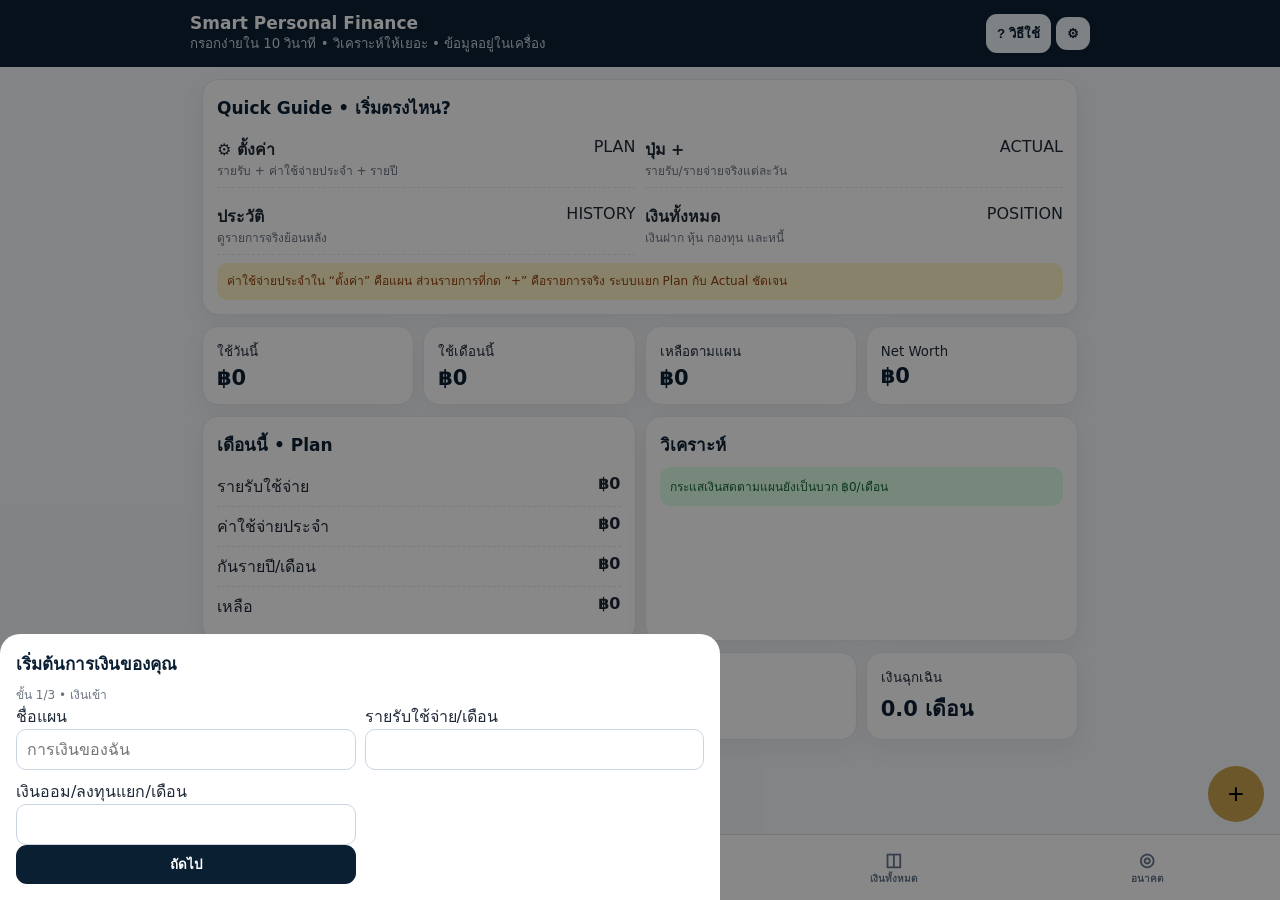
==== index.html @ 97b44c2b "Add Smart Personal Finance app" ====
<!doctype html><html lang="th"><head><meta charset="utf-8"><meta name="viewport" content="width=device-width,initial-scale=1,viewport-fit=cover"><meta name="theme-color" content="#0b1f33"><meta name="apple-mobile-web-app-capable" content="yes"><meta name="apple-mobile-web-app-title" content="My Finance"><link rel="manifest" href="manifest.webmanifest"><title>Smart Personal Finance</title><style>:root{--n:#0b1f33;--g:#c8a24d;--bg:#f3f6f9;--r:#b91c1c;--gr:#15803d;--m:#6b7280}*{box-sizing:border-box}body{margin:0;background:var(--bg);font-family:system-ui,-apple-system,"Segoe UI",Tahoma,sans-serif;color:#1f2937;padding-bottom:76px}header{position:sticky;top:0;z-index:20;background:var(--n);color:#fff;padding:13px}.top{max-width:900px;margin:auto;display:flex;justify-content:space-between;align-items:center;gap:8px}.top b{font-size:17px}.top small{display:block;color:#cbd5e1}.btn{border:0;border-radius:11px;padding:9px 11px;font-weight:800}.navy{background:var(--n);color:#fff}.gold{background:var(--g);color:#111827}.ghost{background:#eef3f7;color:var(--n)}.danger{background:#fee2e2;color:var(--r)}main{max-width:900px;margin:auto;padding:12px}.page{display:none}.page.on{display:block}.card{background:#fff;border:1px solid #e5e7eb;border-radius:16px;padding:14px;margin-bottom:11px;box-shadow:0 8px 24px rgba(11,31,51,.06)}h2,h3{margin:0 0 9px;color:var(--n)}h2{font-size:17px}h3{font-size:15px}.sub{font-size:12px;color:var(--m);line-height:1.5}.grid{display:grid;gap:9px}.g2{grid-template-columns:1fr 1fr}.g4{grid-template-columns:repeat(4,1fr)}.kpi b{display:block;font-size:21px;color:var(--n);margin-top:4px}.row{display:flex;justify-content:space-between;gap:8px;padding:7px 0;border-bottom:1px dashed #e5e7eb}.row:last-child{border:0}input,select{width:100%;padding:10px;border:1px solid #cbd5e1;border-radius:10px;background:#fff;font:inherit}.money{text-align:right}.item{border:1px solid #e5e7eb;border-radius:12px;padding:10px;margin-top:8px}.itemtop{display:flex;justify-content:space-between;align-items:center;gap:8px}.green{color:var(--gr)}.red{color:var(--r)}.warn{background:#fef3c7;color:#92400e;padding:10px;border-radius:11px;font-size:12px;line-height:1.45}.ok{background:#dcfce7;color:#166534;padding:10px;border-radius:11px;font-size:12px}.tabs{position:fixed;bottom:0;left:0;right:0;background:#fff;border-top:1px solid #ddd;display:grid;grid-template-columns:repeat(5,1fr);padding:6px;z-index:30}.tabs button{border:0;background:transparent;padding:7px 2px;font-size:10px;color:#64748b;font-weight:800}.tabs button.on{color:var(--n);background:#eef3f7;border-radius:10px}.tabs b{display:block;font-size:18px}.fab{position:fixed;right:16px;bottom:78px;width:56px;height:56px;border-radius:50%;border:0;background:var(--g);font-size:28px;z-index:35}.modal{position:fixed;inset:0;background:#0007;display:none;align-items:flex-end;z-index:100}.modal.on{display:flex}.sheet{background:#fff;width:min(720px,100%);max-height:92vh;overflow:auto;border-radius:20px 20px 0 0;padding:16px}.step{display:none}.step.on{display:block}@media(max-width:650px){.g4,.g2{grid-template-columns:1fr 1fr}.top small{display:none}}@media(max-width:420px){.g4{grid-template-columns:1fr 1fr}.g2{grid-template-columns:1fr}}</style></head><body><header><div class="top"><div><b id="title">Smart Personal Finance</b><small>กรอกง่ายใน 10 วินาที • วิเคราะห์ให้เยอะ • ข้อมูลอยู่ในเครื่อง</small></div><div><button class="btn ghost" onclick="guide(true)">? วิธีใช้</button> <button class="btn ghost" onclick="settings(true)">⚙</button></div></div></header><main><section id="dash" class="page on"><div class="card"><h2>Quick Guide • เริ่มตรงไหน?</h2><div class="grid g2"><div class="row"><span><b>⚙ ตั้งค่า</b><div class="sub">รายรับ + ค่าใช้จ่ายประจำ + รายปี</div></span><span>PLAN</span></div><div class="row"><span><b>ปุ่ม +</b><div class="sub">รายรับ/รายจ่ายจริงแต่ละวัน</div></span><span>ACTUAL</span></div><div class="row"><span><b>ประวัติ</b><div class="sub">ดูรายการจริงย้อนหลัง</div></span><span>HISTORY</span></div><div class="row"><span><b>เงินทั้งหมด</b><div class="sub">เงินฝาก หุ้น กองทุน และหนี้</div></span><span>POSITION</span></div></div><div class="warn" style="margin-top:8px">ค่าใช้จ่ายประจำใน “ตั้งค่า” คือแผน ส่วนรายการที่กด “+” คือรายการจริง ระบบแยก Plan กับ Actual ชัดเจน</div></div><div class="grid g4"><div class="card kpi"><small>ใช้วันนี้</small><b id="dToday">฿0</b></div><div class="card kpi"><small>ใช้เดือนนี้</small><b id="dMonth">฿0</b></div><div class="card kpi"><small>เหลือตามแผน</small><b id="dRemain">฿0</b></div><div class="card kpi"><small>Net Worth</small><b id="dNet">฿0</b></div></div><div class="grid g2"><div class="card"><h2>เดือนนี้ • Plan</h2><div class="row"><span>รายรับใช้จ่าย</span><b id="pIncome">฿0</b></div><div class="row"><span>ค่าใช้จ่ายประจำ</span><b id="pExpense">฿0</b></div><div class="row"><span>กันรายปี/เดือน</span><b id="pAnnual">฿0</b></div><div class="row"><span>เหลือ</span><b id="pRemain">฿0</b></div></div><div class="card"><h2>วิเคราะห์</h2><div id="advice"></div></div></div><div class="grid g4"><div class="card kpi"><small>เงินพร้อมใช้</small><b id="aLiquid">฿0</b></div><div class="card kpi"><small>เงินลงทุน</small><b id="aInvest">฿0</b></div><div class="card kpi"><small>หนี้ทั้งหมด</small><b id="aDebt">฿0</b></div><div class="card kpi"><small>เงินฉุกเฉิน</small><b id="aEmer">0 เดือน</b></div></div></section><section id="quick" class="page"><div class="card"><h2>บันทึกรายการจริง</h2><div class="grid g2"><button id="eBtn" class="btn danger" onclick="qtype='expense';paintType()">− ค่าใช้จ่าย</button><button id="iBtn" class="btn ghost" onclick="qtype='income';paintType()">+ รายรับ</button></div><div style="margin-top:9px"><input id="qAmt" class="money" inputmode="decimal" placeholder="0" oninput="moneyTyping(this);dupCheck()"></div><div class="grid g2" style="margin-top:9px"><label>หมวด<select id="qCat" onchange="dupCheck()"></select></label><label>วันที่ dd/mm/yyyy<input id="qDate" inputmode="numeric" maxlength="10" oninput="dateTyping(this);dupCheck()"></label></div><label>หมายเหตุ<input id="qNote" placeholder="เช่น กาแฟ / เติมน้ำมัน" oninput="dupCheck()"></label><div id="dup" class="warn" style="display:none;margin-top:8px"></div><button class="btn navy" style="width:100%;margin-top:10px" onclick="saveTx()">บันทึก</button></div><div class="card"><div class="itemtop"><h2>รายการล่าสุด</h2><button class="btn ghost" onclick="go('hist')">ดูทั้งหมด</button></div><div id="recent"></div></div></section><section id="hist" class="page"><div class="card"><h2>ประวัติรายการทั้งหมด</h2><div class="grid g2"><label>เดือน<input id="hMonth" type="month" onchange="renderHistory()"></label><label>ประเภท<select id="hType" onchange="renderHistory()"><option value="all">ทั้งหมด</option><option value="expense">ค่าใช้จ่าย</option><option value="income">รายรับ</option></select></label></div><label>ค้นหา<input id="hSearch" placeholder="ค้นหาหมวด/หมายเหตุ" oninput="renderHistory()"></label><div class="grid g2"><div class="row"><span>รายรับ</span><b id="hInc">฿0</b></div><div class="row"><span>ค่าใช้จ่าย</span><b id="hExp">฿0</b></div></div><div id="history"></div></div></section><section id="position" class="page"><div class="grid g2"><div class="card"><div class="itemtop"><h2>เงินและทรัพย์สิน</h2><button class="btn gold" onclick="addAsset()">+ เพิ่ม</button></div><div id="assets"></div></div><div class="card"><div class="itemtop"><h2>หนี้ทั้งหมด</h2><button class="btn gold" onclick="addDebt()">+ เพิ่ม</button></div><div id="debts"></div></div></div></section><section id="future" class="page"><div class="card"><h2>ภาพอนาคต</h2><div class="row"><span>เงินออม/ลงทุนแยกต่อเดือน</span><b id="fSave">฿0</b></div><div class="row"><span>อัตราออมจากเงินไหลเข้ารวม</span><b id="fSaveRate">0%</b></div><div class="row"><span>ภาระผ่อนต่อรายรับ</span><b id="fDebtRate">0%</b></div><div class="row"><span>เงินสำรองฉุกเฉิน</span><b id="fEmer">0 เดือน</b></div></div></section></main><button class="fab" onclick="go('quick')">+</button><nav class="tabs"><button data-p="dash" class="on" onclick="go('dash')"><b>⌂</b>ภาพรวม</button><button data-p="quick" onclick="go('quick')"><b>＋</b>บันทึก</button><button data-p="hist" onclick="go('hist')"><b>≡</b>ประวัติ</button><button data-p="position" onclick="go('position')"><b>◫</b>เงินทั้งหมด</button><button data-p="future" onclick="go('future')"><b>◎</b>อนาคต</button></nav><div id="guide" class="modal" onclick="if(event.target===this)guide(false)"><div class="sheet"><div class="itemtop"><h2>Quick Guide</h2><button class="btn ghost" onclick="guide(false)">ปิด</button></div><div class="card"><h3>1. PLAN</h3><div class="sub">⚙ ตั้งค่า → ใส่รายรับ เงินออม ค่าใช้จ่ายประจำ และค่าใช้จ่ายรายปี</div></div><div class="card"><h3>2. ACTUAL</h3><div class="sub">กด + เพื่อบันทึกรายรับ/รายจ่ายที่เกิดขึ้นจริง วันที่เป็น dd/mm/yyyy เช่น 04/09/2026</div></div><div class="card"><h3>3. HISTORY</h3><div class="sub">ดูแท็บประวัติ กรองรายเดือน และตรวจว่าบันทึกซ้ำหรือไม่</div></div><div class="card"><h3>4. POSITION</h3><div class="sub">เพิ่มเงินสด เงินฝาก หุ้น กองทุน สลาก เงินเกษียณ ทอง อสังหาริมทรัพย์ และหนี้</div></div><div class="card"><h3>5. BACKUP</h3><div class="sub">ข้อมูลอยู่ใน Browser เครื่องนี้ ควร Backup JSON เป็นระยะ โดยเฉพาะบน iPhone</div></div></div></div><div id="settings" class="modal" onclick="if(event.target===this)settings(false)"><div class="sheet"><div class="itemtop"><h2>ตั้งค่าการเงิน</h2><button class="btn ghost" onclick="settings(false)">ปิด</button></div><div class="grid g2"><label>ชื่อแผน<input id="sName"></label><label>รายรับใช้จ่าย/เดือน<input id="sIncome" class="money" inputmode="decimal" oninput="moneyTyping(this)"></label><label>เงินออม/ลงทุนแยก/เดือน<input id="sSaving" class="money" inputmode="decimal" oninput="moneyTyping(this)"></label><label>เป้าหมายเงินฉุกเฉิน (เดือน)<input id="sEmerTarget" type="number" min="1" max="24"></label></div><div class="card"><div class="itemtop"><h3>ค่าใช้จ่ายประจำ / งบต่อเดือน</h3><button class="btn gold" onclick="addPlan()">+ เพิ่ม</button></div><div id="plans"></div></div><div class="card"><div class="itemtop"><h3>ค่าใช้จ่ายรายปี</h3><button class="btn gold" onclick="addAnnual()">+ เพิ่ม</button></div><div id="annuals"></div></div><div class="grid g2"><button class="btn navy" onclick="backup()">สำรอง JSON</button><button class="btn ghost" onclick="document.getElementById('restore').click()">นำเข้า JSON</button></div><input id="restore" type="file" accept="application/json,.json" style="display:none" onchange="restoreFile(event)"><button class="btn navy" style="width:100%;margin-top:10px" onclick="saveSettings()">บันทึก</button></div></div><div id="setup" class="modal"><div class="sheet"><h2>เริ่มต้นการเงินของคุณ</h2><div id="st1" class="step on"><div class="sub">ขั้น 1/3 • เงินเข้า</div><div class="grid g2"><label>ชื่อแผน<input id="oName" placeholder="การเงินของฉัน"></label><label>รายรับใช้จ่าย/เดือน<input id="oIncome" class="money" inputmode="decimal" oninput="moneyTyping(this)"></label><label>เงินออม/ลงทุนแยก/เดือน<input id="oSaving" class="money" inputmode="decimal" oninput="moneyTyping(this)"></label></div></div><div id="st2" class="step"><div class="sub">ขั้น 2/3 • แผนรายจ่าย</div><div class="grid g2"><label>ค่าใช้จ่ายประจำรวม/เดือน<input id="oExpense" class="money" inputmode="decimal" oninput="moneyTyping(this)"></label><label>ค่าใช้จ่ายรายปีรวม<input id="oAnnual" class="money" inputmode="decimal" oninput="moneyTyping(this)"></label></div></div><div id="st3" class="step"><div class="sub">ขั้น 3/3 • ฐานเงิน</div><div class="grid g2"><label>เงินสด/เงินฝากพร้อมใช้<input id="oCash" class="money" inputmode="decimal" oninput="moneyTyping(this)"></label><label>เงินลงทุนรวม<input id="oInvest" class="money" inputmode="decimal" oninput="moneyTyping(this)"></label><label>เงินสำรองฉุกเฉิน<input id="oEmer" class="money" inputmode="decimal" oninput="moneyTyping(this)"></label><label>หนี้คงเหลือทั้งหมด<input id="oDebt" class="money" inputmode="decimal" oninput="moneyTyping(this)"></label></div></div><div class="grid g2"><button id="back" class="btn ghost" style="display:none" onclick="setupBack()">ย้อนกลับ</button><button id="next" class="btn navy" onclick="setupNext()">ถัดไป</button></div></div></div><script>const KEY='spfm_public_v1',cats=['อาหาร','ที่อยู่อาศัย','ครอบครัว','การเดินทาง','สื่อสาร','สุขภาพ','ประกัน','ช้อปปิ้ง','ไลฟ์สไตล์','ท่องเที่ยว','การศึกษา','ออม/ลงทุน','อื่นๆ'];let qtype='expense',step=1,S=load();function fresh(){return{profile:{name:'Smart Personal Finance',income:0,saving:0,emerTarget:6,initialized:false},plans:[],annual:[],assets:[],debts:[],tx:[]}}function load(){try{return Object.assign(fresh(),JSON.parse(localStorage.getItem(KEY)||'{}'))}catch(e){return fresh()}}function save(){localStorage.setItem(KEY,JSON.stringify(S))}function val(v){let n=Number(String(v||'').replace(/,/g,''));return Number.isFinite(n)?n:0}function fm(n){return new Intl.NumberFormat('th-TH',{style:'currency',currency:'THB',maximumFractionDigits:0}).format(n||0)}function mi(n){return (n||0).toLocaleString('en-US')}function moneyTyping(e){let s=e.value.replace(/,/g,'').replace(/[^\d.]/g,'');if(!s){e.value='';return}let p=s.split('.'),i=p.shift()||'0',d=p.join('').slice(0,2);e.value=(parseInt(i)||0).toLocaleString('en-US')+(d?'.'+d:'')}function isoToday(){let d=new Date(),z=d.getTimezoneOffset();return new Date(d-z*60000).toISOString().slice(0,10)}function thDate(iso){let m=String(iso).match(/^(\d{4})-(\d{2})-(\d{2})$/);return m?m[3]+'/'+m[2]+'/'+m[1]:iso}function parseTH(s){let m=String(s).match(/^(\d{2})\/(\d{2})\/(\d{4})$/);if(!m)return'';let d=+m[1],mo=+m[2],y=+m[3],x=new Date(y,mo-1,d);return x.getFullYear()==y&&x.getMonth()==mo-1&&x.getDate()==d?`${y}-${String(mo).padStart(2,'0')}-${String(d).padStart(2,'0')}`:''}function dateTyping(e){let s=e.value.replace(/\D/g,'').slice(0,8);e.value=s.length>4?s.slice(0,2)+'/'+s.slice(2,4)+'/'+s.slice(4):s.length>2?s.slice(0,2)+'/'+s.slice(2):s}function go(id){document.querySelectorAll('.page').forEach(x=>x.classList.remove('on'));document.getElementById(id).classList.add('on');document.querySelectorAll('.tabs button').forEach(x=>x.classList.toggle('on',x.dataset.p==id));render()}function guide(x){document.getElementById('guide').classList.toggle('on',x)}function settings(x){document.getElementById('settings').classList.toggle('on',x);if(x)renderSettings()}function sum(a,k){return a.reduce((s,x)=>s+(+x[k]||0),0)}function plan(){let ex=sum(S.plans,'amount'),an=sum(S.annual,'amount')/12,inc=+S.profile.income||0;return{inc,ex,an,remain:inc-ex-an}}function ac(){let total=sum(S.assets,'value'),liq=sum(S.assets.filter(x=>x.kind=='พร้อมใช้'),'value'),inv=sum(S.assets.filter(x=>x.kind=='ลงทุน'),'value'),em=sum(S.assets.filter(x=>x.kind=='Emergency'),'value'),debt=sum(S.debts,'balance');return{total,liq,inv,em,debt,net:total-debt}}function txMonth(){let m=isoToday().slice(0,7);return S.tx.filter(x=>x.date.slice(0,7)==m)}function exp(a){return sum(a.filter(x=>x.type=='expense'),'amount')}function render(){let p=plan(),a=ac(),today=isoToday(),tm=txMonth(),base=p.ex+p.an,emMonths=base?a.em/base:0,debtPay=sum(S.debts,'payment'),inflow=p.inc+(+S.profile.saving||0),sr=inflow?(+S.profile.saving||0)/inflow*100:0,dr=p.inc?debtPay/p.inc*100:0;title.textContent=S.profile.name||'Smart Personal Finance';dToday.textContent=fm(exp(S.tx.filter(x=>x.date==today)));dMonth.textContent=fm(exp(tm));dRemain.textContent=fm(p.remain);dNet.textContent=fm(a.net);pIncome.textContent=fm(p.inc);pExpense.textContent=fm(p.ex);pAnnual.textContent=fm(p.an);pRemain.textContent=fm(p.remain);aLiquid.textContent=fm(a.liq);aInvest.textContent=fm(a.inv);aDebt.textContent=fm(a.debt);aEmer.textContent=emMonths.toFixed(1)+' เดือน';fSave.textContent=fm(S.profile.saving);fSaveRate.textContent=sr.toFixed(1)+'%';fDebtRate.textContent=dr.toFixed(1)+'%';fEmer.textContent=emMonths.toFixed(1)+' เดือน';advice.innerHTML=p.remain<0?`<div class="warn">รายจ่ายตามแผนสูงกว่ารายรับ ${fm(-p.remain)}/เดือน</div>`:p.inc&&p.remain/p.inc<.05?`<div class="warn">เงินเหลือตามแผนน้อยกว่า 5% ของรายรับ ควรระวังภาระใหม่</div>`:`<div class="ok">กระแสเงินสดตามแผนยังเป็นบวก ${fm(p.remain)}/เดือน</div>`;renderQuick();renderHistory();renderPosition();save()}function paintType(){eBtn.className='btn '+(qtype=='expense'?'danger':'ghost');iBtn.className='btn '+(qtype=='income'?'gold':'ghost')}function renderQuick(){qCat.innerHTML=cats.map(x=>`<option>${x}</option>`).join('');if(!qDate.value)qDate.value=thDate(isoToday());let l=[...S.tx].sort((a,b)=>(b.date+b.id).localeCompare(a.date+a.id)).slice(0,8);recent.innerHTML=l.length?l.map(x=>`<div class="item"><div class="itemtop"><span><b>${x.note||x.cat}</b><div class="sub">${x.cat} • ${thDate(x.date)}</div></span><b class="${x.type=='expense'?'red':'green'}">${x.type=='expense'?'-':'+'}${fm(x.amount)}</b></div></div>`).join(''):'<div class="sub">ยังไม่มีรายการ</div>'}function dupCheck(){let amount=val(qAmt.value),date=parseTH(qDate.value)||isoToday(),note=qNote.value.trim(),d=S.tx.find(x=>x.type==qtype&&x.amount==amount&&x.cat==qCat.value&&x.date==date&&(x.note||'').trim()==note);dup.style.display=d?'block':'none';dup.textContent=d?`พบรายการเหมือนกันแล้ว ${qCat.value} ${fm(amount)} วันที่ ${thDate(date)}`:'';return d}function saveTx(){let amount=val(qAmt.value);if(!amount)return alert('กรุณาใส่จำนวนเงิน');let date=parseTH(qDate.value);if(!date)return alert('วันที่ต้องเป็น dd/mm/yyyy เช่น 04/09/2026');if(dupCheck()&&!confirm('พบรายการเหมือนกันแล้ว ต้องการบันทึกซ้ำจริงหรือไม่?'))return;S.tx.push({id:Date.now().toString(36),type:qtype,amount,cat:qCat.value,date,note:qNote.value.trim()});qAmt.value='';qNote.value='';save();go('dash')}function renderHistory(){if(!hMonth.value)hMonth.value=isoToday().slice(0,7);let q=hSearch.value.toLowerCase(),l=[...S.tx].filter(x=>(!hMonth.value||x.date.slice(0,7)==hMonth.value)&&(hType.value=='all'||x.type==hType.value)&&(!q||(x.cat+' '+(x.note||'')).toLowerCase().includes(q))).sort((a,b)=>(b.date+b.id).localeCompare(a.date+a.id));hInc.textContent=fm(sum(l.filter(x=>x.type=='income'),'amount'));hExp.textContent=fm(sum(l.filter(x=>x.type=='expense'),'amount'));history.innerHTML=l.length?l.map(x=>`<div class="item"><div class="itemtop"><span><b>${x.note||x.cat}</b><div class="sub">${x.cat} • ${thDate(x.date)} • ${x.type=='expense'?'ค่าใช้จ่าย':'รายรับ'}</div></span><span><b class="${x.type=='expense'?'red':'green'}">${x.type=='expense'?'-':'+'}${fm(x.amount)}</b><br><button class="btn danger" onclick="delTx('${x.id}')">ลบ</button></span></div></div>`).join(''):'<div class="sub">ไม่พบรายการ</div>'}function delTx(id){if(confirm('ลบรายการนี้?')){S.tx=S.tx.filter(x=>x.id!=id);render()}}function renderPosition(){assets.innerHTML=S.assets.length?S.assets.map((x,i)=>`<div class="item"><input value="${x.name}" onchange="S.assets[${i}].name=this.value;render()"><div class="grid g2"><input class="money" value="${mi(x.value)}" oninput="moneyTyping(this)" onchange="S.assets[${i}].value=val(this.value);render()"><select onchange="S.assets[${i}].kind=this.value;render()"><option ${x.kind=='พร้อมใช้'?'selected':''}>พร้อมใช้</option><option ${x.kind=='ลงทุน'?'selected':''}>ลงทุน</option><option ${x.kind=='Emergency'?'selected':''}>Emergency</option><option ${x.kind=='เกษียณ'?'selected':''}>เกษียณ</option></select></div><button class="btn danger" onclick="S.assets.splice(${i},1);render()">ลบ</button></div>`).join(''):'<div class="sub">ยังไม่มีทรัพย์สิน</div>';debts.innerHTML=S.debts.length?S.debts.map((x,i)=>`<div class="item"><input value="${x.name}" onchange="S.debts[${i}].name=this.value;render()"><div class="grid g2"><label>ยอดคงเหลือ<input class="money" value="${mi(x.balance)}" oninput="moneyTyping(this)" onchange="S.debts[${i}].balance=val(this.value);render()"></label><label>ค่างวด/เดือน<input class="money" value="${mi(x.payment)}" oninput="moneyTyping(this)" onchange="S.debts[${i}].payment=val(this.value);render()"></label></div><button class="btn danger" onclick="S.debts.splice(${i},1);render()">ลบ</button></div>`).join(''):'<div class="sub">ยังไม่มีหนี้</div>'}function addAsset(){S.assets.push({name:'บัญชี/ทรัพย์สินใหม่',value:0,kind:'พร้อมใช้'});render()}function addDebt(){S.debts.push({name:'หนี้ใหม่',balance:0,payment:0});render()}function renderSettings(){sName.value=S.profile.name;sIncome.value=mi(S.profile.income);sSaving.value=mi(S.profile.saving);sEmerTarget.value=S.profile.emerTarget||6;plans.innerHTML=S.plans.map((x,i)=>`<div class="item"><input value="${x.name}" onchange="S.plans[${i}].name=this.value"><input class="money" value="${mi(x.amount)}" oninput="moneyTyping(this)" onchange="S.plans[${i}].amount=val(this.value)"><button class="btn danger" onclick="S.plans.splice(${i},1);renderSettings()">ลบ</button></div>`).join('');annuals.innerHTML=S.annual.map((x,i)=>`<div class="item"><input value="${x.name}" onchange="S.annual[${i}].name=this.value"><input class="money" value="${mi(x.amount)}" oninput="moneyTyping(this)" onchange="S.annual[${i}].amount=val(this.value)"><div class="sub">เฉลี่ย ${fm(x.amount/12)}/เดือน</div><button class="btn danger" onclick="S.annual.splice(${i},1);renderSettings()">ลบ</button></div>`).join('')}function addPlan(){S.plans.push({name:'รายการใหม่',amount:0});renderSettings()}function addAnnual(){S.annual.push({name:'รายการรายปีใหม่',amount:0});renderSettings()}function saveSettings(){S.profile.name=sName.value||'การเงินของฉัน';S.profile.income=val(sIncome.value);S.profile.saving=val(sSaving.value);S.profile.emerTarget=+sEmerTarget.value||6;settings(false);render()}function backup(){let a=document.createElement('a');a.href=URL.createObjectURL(new Blob([JSON.stringify(S,null,2)],{type:'application/json'}));a.download='Personal_Finance_Backup_'+isoToday()+'.json';a.click()}function restoreFile(e){let f=e.target.files[0];if(!f)return;let r=new FileReader();r.onload=()=>{try{S=Object.assign(fresh(),JSON.parse(r.result));render();alert('นำเข้าข้อมูลแล้ว')}catch(x){alert('ไฟล์ไม่ถูกต้อง')}};r.readAsText(f)}function setupPaint(){[1,2,3].forEach(i=>document.getElementById('st'+i).classList.toggle('on',i==step));back.style.display=step==1?'none':'block';next.textContent=step==3?'เริ่มใช้งาน':'ถัดไป'}function setupBack(){if(step>1){step--;setupPaint()}}function setupNext(){if(step<3){step++;setupPaint();return}S=fresh();S.profile={name:oName.value||'การเงินของฉัน',income:val(oIncome.value),saving:val(oSaving.value),emerTarget:6,initialized:true};let ex=val(oExpense.value),an=val(oAnnual.value),cash=val(oCash.value),inv=val(oInvest.value),em=val(oEmer.value),debt=val(oDebt.value);if(ex)S.plans.push({name:'ค่าใช้จ่ายประจำรวม',amount:ex});if(an)S.annual.push({name:'ค่าใช้จ่ายรายปีรวม',amount:an});if(cash)S.assets.push({name:'เงินสด/เงินฝากพร้อมใช้',value:cash,kind:'พร้อมใช้'});if(inv)S.assets.push({name:'เงินลงทุนรวม',value:inv,kind:'ลงทุน'});if(em)S.assets.push({name:'เงินสำรองฉุกเฉิน',value:em,kind:'Emergency'});if(debt)S.debts.push({name:'หนี้รวม',balance:debt,payment:0});save();setup.classList.remove('on');render();guide(true)}if('serviceWorker'in navigator)window.addEventListener('load',()=>navigator.serviceWorker.register('./service-worker.js').catch(()=>{}));qDate.value=thDate(isoToday());render();if(!S.profile.initialized){setup.classList.add('on');setupPaint()}</script></body></html>
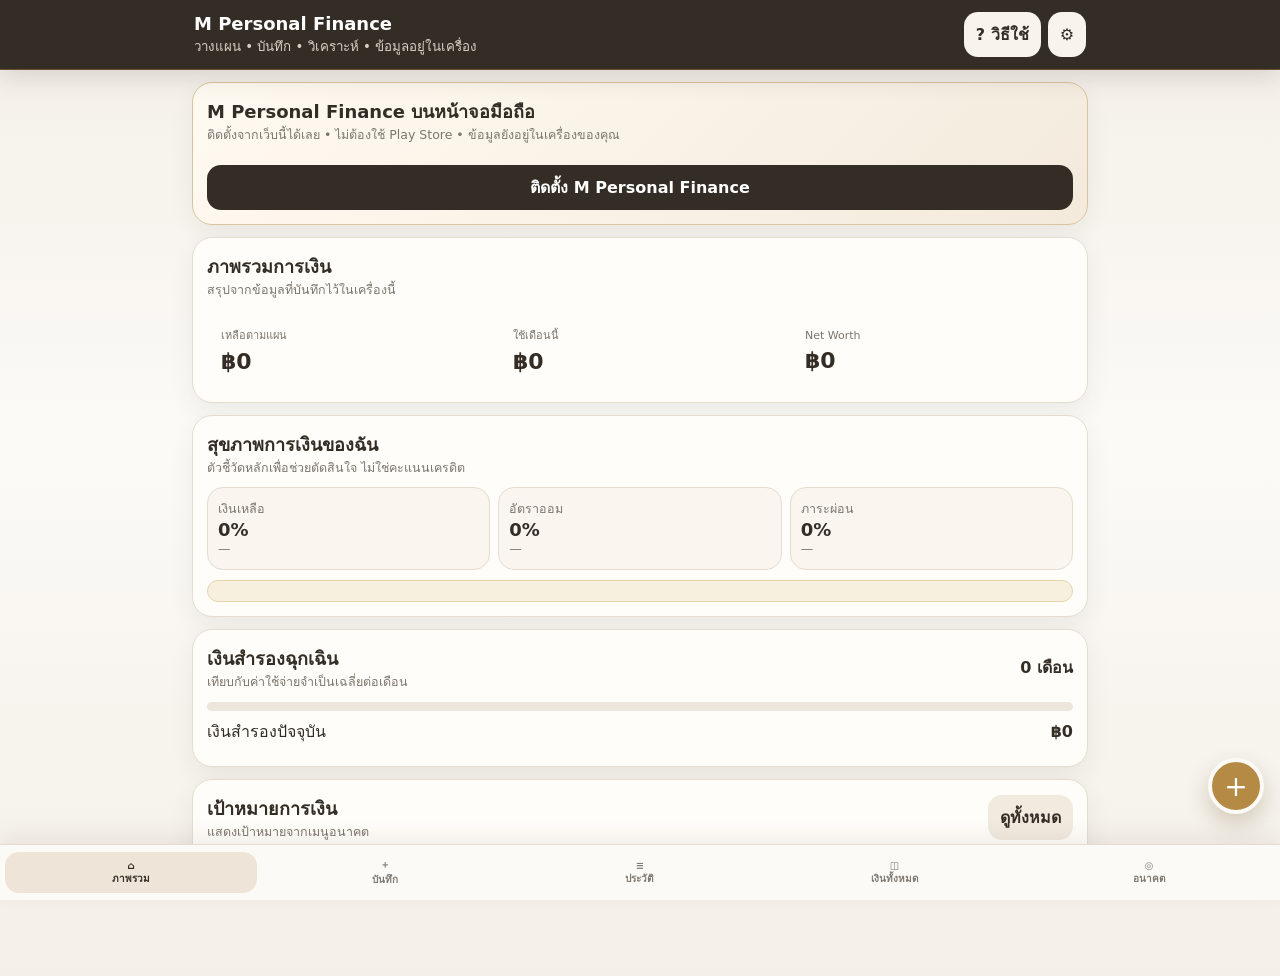
==== commit 10c73e39: "Replace legacy shell with clean current architecture" ====
--- a/index.html
+++ b/index.html
@@ -1 +1,145 @@
-<!doctype html><html lang="th"><head><meta charset="utf-8"><meta name="viewport" content="width=device-width,initial-scale=1,viewport-fit=cover"><meta name="theme-color" content="#0b1f33"><meta name="apple-mobile-web-app-capable" content="yes"><meta name="apple-mobile-web-app-title" content="My Finance"><link rel="manifest" href="manifest.webmanifest"><title>Smart Personal Finance</title><style>:root{--n:#0b1f33;--g:#c8a24d;--bg:#f3f6f9;--r:#b91c1c;--gr:#15803d;--m:#6b7280}*{box-sizing:border-box}body{margin:0;background:var(--bg);font-family:system-ui,-apple-system,"Segoe UI",Tahoma,sans-serif;color:#1f2937;padding-bottom:76px}header{position:sticky;top:0;z-index:20;background:var(--n);color:#fff;padding:13px}.top{max-width:900px;margin:auto;display:flex;justify-content:space-between;align-items:center;gap:8px}.top b{font-size:17px}.top small{display:block;color:#cbd5e1}.btn{border:0;border-radius:11px;padding:9px 11px;font-weight:800}.navy{background:var(--n);color:#fff}.gold{background:var(--g);color:#111827}.ghost{background:#eef3f7;color:var(--n)}.danger{background:#fee2e2;color:var(--r)}main{max-width:900px;margin:auto;padding:12px}.page{display:none}.page.on{display:block}.card{background:#fff;border:1px solid #e5e7eb;border-radius:16px;padding:14px;margin-bottom:11px;box-shadow:0 8px 24px rgba(11,31,51,.06)}h2,h3{margin:0 0 9px;color:var(--n)}h2{font-size:17px}h3{font-size:15px}.sub{font-size:12px;color:var(--m);line-height:1.5}.grid{display:grid;gap:9px}.g2{grid-template-columns:1fr 1fr}.g4{grid-template-columns:repeat(4,1fr)}.kpi b{display:block;font-size:21px;color:var(--n);margin-top:4px}.row{display:flex;justify-content:space-between;gap:8px;padding:7px 0;border-bottom:1px dashed #e5e7eb}.row:last-child{border:0}input,select{width:100%;padding:10px;border:1px solid #cbd5e1;border-radius:10px;background:#fff;font:inherit}.money{text-align:right}.item{border:1px solid #e5e7eb;border-radius:12px;padding:10px;margin-top:8px}.itemtop{display:flex;justify-content:space-between;align-items:center;gap:8px}.green{color:var(--gr)}.red{color:var(--r)}.warn{background:#fef3c7;color:#92400e;padding:10px;border-radius:11px;font-size:12px;line-height:1.45}.ok{background:#dcfce7;color:#166534;padding:10px;border-radius:11px;font-size:12px}.tabs{position:fixed;bottom:0;left:0;right:0;background:#fff;border-top:1px solid #ddd;display:grid;grid-template-columns:repeat(5,1fr);padding:6px;z-index:30}.tabs button{border:0;background:transparent;padding:7px 2px;font-size:10px;color:#64748b;font-weight:800}.tabs button.on{color:var(--n);background:#eef3f7;border-radius:10px}.tabs b{display:block;font-size:18px}.fab{position:fixed;right:16px;bottom:78px;width:56px;height:56px;border-radius:50%;border:0;background:var(--g);font-size:28px;z-index:35}.modal{position:fixed;inset:0;background:#0007;display:none;align-items:flex-end;z-index:100}.modal.on{display:flex}.sheet{background:#fff;width:min(720px,100%);max-height:92vh;overflow:auto;border-radius:20px 20px 0 0;padding:16px}.step{display:none}.step.on{display:block}@media(max-width:650px){.g4,.g2{grid-template-columns:1fr 1fr}.top small{display:none}}@media(max-width:420px){.g4{grid-template-columns:1fr 1fr}.g2{grid-template-columns:1fr}}</style></head><body><header><div class="top"><div><b id="title">Smart Personal Finance</b><small>กรอกง่ายใน 10 วินาที • วิเคราะห์ให้เยอะ • ข้อมูลอยู่ในเครื่อง</small></div><div><button class="btn ghost" onclick="guide(true)">? วิธีใช้</button> <button class="btn ghost" onclick="settings(true)">⚙</button></div></div></header><main><section id="dash" class="page on"><div class="card"><h2>Quick Guide • เริ่มตรงไหน?</h2><div class="grid g2"><div class="row"><span><b>⚙ ตั้งค่า</b><div class="sub">รายรับ + ค่าใช้จ่ายประจำ + รายปี</div></span><span>PLAN</span></div><div class="row"><span><b>ปุ่ม +</b><div class="sub">รายรับ/รายจ่ายจริงแต่ละวัน</div></span><span>ACTUAL</span></div><div class="row"><span><b>ประวัติ</b><div class="sub">ดูรายการจริงย้อนหลัง</div></span><span>HISTORY</span></div><div class="row"><span><b>เงินทั้งหมด</b><div class="sub">เงินฝาก หุ้น กองทุน และหนี้</div></span><span>POSITION</span></div></div><div class="warn" style="margin-top:8px">ค่าใช้จ่ายประจำใน “ตั้งค่า” คือแผน ส่วนรายการที่กด “+” คือรายการจริง ระบบแยก Plan กับ Actual ชัดเจน</div></div><div class="grid g4"><div class="card kpi"><small>ใช้วันนี้</small><b id="dToday">฿0</b></div><div class="card kpi"><small>ใช้เดือนนี้</small><b id="dMonth">฿0</b></div><div class="card kpi"><small>เหลือตามแผน</small><b id="dRemain">฿0</b></div><div class="card kpi"><small>Net Worth</small><b id="dNet">฿0</b></div></div><div class="grid g2"><div class="card"><h2>เดือนนี้ • Plan</h2><div class="row"><span>รายรับใช้จ่าย</span><b id="pIncome">฿0</b></div><div class="row"><span>ค่าใช้จ่ายประจำ</span><b id="pExpense">฿0</b></div><div class="row"><span>กันรายปี/เดือน</span><b id="pAnnual">฿0</b></div><div class="row"><span>เหลือ</span><b id="pRemain">฿0</b></div></div><div class="card"><h2>วิเคราะห์</h2><div id="advice"></div></div></div><div class="grid g4"><div class="card kpi"><small>เงินพร้อมใช้</small><b id="aLiquid">฿0</b></div><div class="card kpi"><small>เงินลงทุน</small><b id="aInvest">฿0</b></div><div class="card kpi"><small>หนี้ทั้งหมด</small><b id="aDebt">฿0</b></div><div class="card kpi"><small>เงินฉุกเฉิน</small><b id="aEmer">0 เดือน</b></div></div></section><section id="quick" class="page"><div class="card"><h2>บันทึกรายการจริง</h2><div class="grid g2"><button id="eBtn" class="btn danger" onclick="qtype='expense';paintType()">− ค่าใช้จ่าย</button><button id="iBtn" class="btn ghost" onclick="qtype='income';paintType()">+ รายรับ</button></div><div style="margin-top:9px"><input id="qAmt" class="money" inputmode="decimal" placeholder="0" oninput="moneyTyping(this);dupCheck()"></div><div class="grid g2" style="margin-top:9px"><label>หมวด<select id="qCat" onchange="dupCheck()"></select></label><label>วันที่ dd/mm/yyyy<input id="qDate" inputmode="numeric" maxlength="10" oninput="dateTyping(this);dupCheck()"></label></div><label>หมายเหตุ<input id="qNote" placeholder="เช่น กาแฟ / เติมน้ำมัน" oninput="dupCheck()"></label><div id="dup" class="warn" style="display:none;margin-top:8px"></div><button class="btn navy" style="width:100%;margin-top:10px" onclick="saveTx()">บันทึก</button></div><div class="card"><div class="itemtop"><h2>รายการล่าสุด</h2><button class="btn ghost" onclick="go('hist')">ดูทั้งหมด</button></div><div id="recent"></div></div></section><section id="hist" class="page"><div class="card"><h2>ประวัติรายการทั้งหมด</h2><div class="grid g2"><label>เดือน<input id="hMonth" type="month" onchange="renderHistory()"></label><label>ประเภท<select id="hType" onchange="renderHistory()"><option value="all">ทั้งหมด</option><option value="expense">ค่าใช้จ่าย</option><option value="income">รายรับ</option></select></label></div><label>ค้นหา<input id="hSearch" placeholder="ค้นหาหมวด/หมายเหตุ" oninput="renderHistory()"></label><div class="grid g2"><div class="row"><span>รายรับ</span><b id="hInc">฿0</b></div><div class="row"><span>ค่าใช้จ่าย</span><b id="hExp">฿0</b></div></div><div id="history"></div></div></section><section id="position" class="page"><div class="grid g2"><div class="card"><div class="itemtop"><h2>เงินและทรัพย์สิน</h2><button class="btn gold" onclick="addAsset()">+ เพิ่ม</button></div><div id="assets"></div></div><div class="card"><div class="itemtop"><h2>หนี้ทั้งหมด</h2><button class="btn gold" onclick="addDebt()">+ เพิ่ม</button></div><div id="debts"></div></div></div></section><section id="future" class="page"><div class="card"><h2>ภาพอนาคต</h2><div class="row"><span>เงินออม/ลงทุนแยกต่อเดือน</span><b id="fSave">฿0</b></div><div class="row"><span>อัตราออมจากเงินไหลเข้ารวม</span><b id="fSaveRate">0%</b></div><div class="row"><span>ภาระผ่อนต่อรายรับ</span><b id="fDebtRate">0%</b></div><div class="row"><span>เงินสำรองฉุกเฉิน</span><b id="fEmer">0 เดือน</b></div></div></section></main><button class="fab" onclick="go('quick')">+</button><nav class="tabs"><button data-p="dash" class="on" onclick="go('dash')"><b>⌂</b>ภาพรวม</button><button data-p="quick" onclick="go('quick')"><b>＋</b>บันทึก</button><button data-p="hist" onclick="go('hist')"><b>≡</b>ประวัติ</button><button data-p="position" onclick="go('position')"><b>◫</b>เงินทั้งหมด</button><button data-p="future" onclick="go('future')"><b>◎</b>อนาคต</button></nav><div id="guide" class="modal" onclick="if(event.target===this)guide(false)"><div class="sheet"><div class="itemtop"><h2>Quick Guide</h2><button class="btn ghost" onclick="guide(false)">ปิด</button></div><div class="card"><h3>1. PLAN</h3><div class="sub">⚙ ตั้งค่า → ใส่รายรับ เงินออม ค่าใช้จ่ายประจำ และค่าใช้จ่ายรายปี</div></div><div class="card"><h3>2. ACTUAL</h3><div class="sub">กด + เพื่อบันทึกรายรับ/รายจ่ายที่เกิดขึ้นจริง วันที่เป็น dd/mm/yyyy เช่น 04/09/2026</div></div><div class="card"><h3>3. HISTORY</h3><div class="sub">ดูแท็บประวัติ กรองรายเดือน และตรวจว่าบันทึกซ้ำหรือไม่</div></div><div class="card"><h3>4. POSITION</h3><div class="sub">เพิ่มเงินสด เงินฝาก หุ้น กองทุน สลาก เงินเกษียณ ทอง อสังหาริมทรัพย์ และหนี้</div></div><div class="card"><h3>5. BACKUP</h3><div class="sub">ข้อมูลอยู่ใน Browser เครื่องนี้ ควร Backup JSON เป็นระยะ โดยเฉพาะบน iPhone</div></div></div></div><div id="settings" class="modal" onclick="if(event.target===this)settings(false)"><div class="sheet"><div class="itemtop"><h2>ตั้งค่าการเงิน</h2><button class="btn ghost" onclick="settings(false)">ปิด</button></div><div class="grid g2"><label>ชื่อแผน<input id="sName"></label><label>รายรับใช้จ่าย/เดือน<input id="sIncome" class="money" inputmode="decimal" oninput="moneyTyping(this)"></label><label>เงินออม/ลงทุนแยก/เดือน<input id="sSaving" class="money" inputmode="decimal" oninput="moneyTyping(this)"></label><label>เป้าหมายเงินฉุกเฉิน (เดือน)<input id="sEmerTarget" type="number" min="1" max="24"></label></div><div class="card"><div class="itemtop"><h3>ค่าใช้จ่ายประจำ / งบต่อเดือน</h3><button class="btn gold" onclick="addPlan()">+ เพิ่ม</button></div><div id="plans"></div></div><div class="card"><div class="itemtop"><h3>ค่าใช้จ่ายรายปี</h3><button class="btn gold" onclick="addAnnual()">+ เพิ่ม</button></div><div id="annuals"></div></div><div class="grid g2"><button class="btn navy" onclick="backup()">สำรอง JSON</button><button class="btn ghost" onclick="document.getElementById('restore').click()">นำเข้า JSON</button></div><input id="restore" type="file" accept="application/json,.json" style="display:none" onchange="restoreFile(event)"><button class="btn navy" style="width:100%;margin-top:10px" onclick="saveSettings()">บันทึก</button></div></div><div id="setup" class="modal"><div class="sheet"><h2>เริ่มต้นการเงินของคุณ</h2><div id="st1" class="step on"><div class="sub">ขั้น 1/3 • เงินเข้า</div><div class="grid g2"><label>ชื่อแผน<input id="oName" placeholder="การเงินของฉัน"></label><label>รายรับใช้จ่าย/เดือน<input id="oIncome" class="money" inputmode="decimal" oninput="moneyTyping(this)"></label><label>เงินออม/ลงทุนแยก/เดือน<input id="oSaving" class="money" inputmode="decimal" oninput="moneyTyping(this)"></label></div></div><div id="st2" class="step"><div class="sub">ขั้น 2/3 • แผนรายจ่าย</div><div class="grid g2"><label>ค่าใช้จ่ายประจำรวม/เดือน<input id="oExpense" class="money" inputmode="decimal" oninput="moneyTyping(this)"></label><label>ค่าใช้จ่ายรายปีรวม<input id="oAnnual" class="money" inputmode="decimal" oninput="moneyTyping(this)"></label></div></div><div id="st3" class="step"><div class="sub">ขั้น 3/3 • ฐานเงิน</div><div class="grid g2"><label>เงินสด/เงินฝากพร้อมใช้<input id="oCash" class="money" inputmode="decimal" oninput="moneyTyping(this)"></label><label>เงินลงทุนรวม<input id="oInvest" class="money" inputmode="decimal" oninput="moneyTyping(this)"></label><label>เงินสำรองฉุกเฉิน<input id="oEmer" class="money" inputmode="decimal" oninput="moneyTyping(this)"></label><label>หนี้คงเหลือทั้งหมด<input id="oDebt" class="money" inputmode="decimal" oninput="moneyTyping(this)"></label></div></div><div class="grid g2"><button id="back" class="btn ghost" style="display:none" onclick="setupBack()">ย้อนกลับ</button><button id="next" class="btn navy" onclick="setupNext()">ถัดไป</button></div></div></div><script>const KEY='spfm_public_v1',cats=['อาหาร','ที่อยู่อาศัย','ครอบครัว','การเดินทาง','สื่อสาร','สุขภาพ','ประกัน','ช้อปปิ้ง','ไลฟ์สไตล์','ท่องเที่ยว','การศึกษา','ออม/ลงทุน','อื่นๆ'];let qtype='expense',step=1,S=load();function fresh(){return{profile:{name:'Smart Personal Finance',income:0,saving:0,emerTarget:6,initialized:false},plans:[],annual:[],assets:[],debts:[],tx:[]}}function load(){try{return Object.assign(fresh(),JSON.parse(localStorage.getItem(KEY)||'{}'))}catch(e){return fresh()}}function save(){localStorage.setItem(KEY,JSON.stringify(S))}function val(v){let n=Number(String(v||'').replace(/,/g,''));return Number.isFinite(n)?n:0}function fm(n){return new Intl.NumberFormat('th-TH',{style:'currency',currency:'THB',maximumFractionDigits:0}).format(n||0)}function mi(n){return (n||0).toLocaleString('en-US')}function moneyTyping(e){let s=e.value.replace(/,/g,'').replace(/[^\d.]/g,'');if(!s){e.value='';return}let p=s.split('.'),i=p.shift()||'0',d=p.join('').slice(0,2);e.value=(parseInt(i)||0).toLocaleString('en-US')+(d?'.'+d:'')}function isoToday(){let d=new Date(),z=d.getTimezoneOffset();return new Date(d-z*60000).toISOString().slice(0,10)}function thDate(iso){let m=String(iso).match(/^(\d{4})-(\d{2})-(\d{2})$/);return m?m[3]+'/'+m[2]+'/'+m[1]:iso}function parseTH(s){let m=String(s).match(/^(\d{2})\/(\d{2})\/(\d{4})$/);if(!m)return'';let d=+m[1],mo=+m[2],y=+m[3],x=new Date(y,mo-1,d);return x.getFullYear()==y&&x.getMonth()==mo-1&&x.getDate()==d?`${y}-${String(mo).padStart(2,'0')}-${String(d).padStart(2,'0')}`:''}function dateTyping(e){let s=e.value.replace(/\D/g,'').slice(0,8);e.value=s.length>4?s.slice(0,2)+'/'+s.slice(2,4)+'/'+s.slice(4):s.length>2?s.slice(0,2)+'/'+s.slice(2):s}function go(id){document.querySelectorAll('.page').forEach(x=>x.classList.remove('on'));document.getElementById(id).classList.add('on');document.querySelectorAll('.tabs button').forEach(x=>x.classList.toggle('on',x.dataset.p==id));render()}function guide(x){document.getElementById('guide').classList.toggle('on',x)}function settings(x){document.getElementById('settings').classList.toggle('on',x);if(x)renderSettings()}function sum(a,k){return a.reduce((s,x)=>s+(+x[k]||0),0)}function plan(){let ex=sum(S.plans,'amount'),an=sum(S.annual,'amount')/12,inc=+S.profile.income||0;return{inc,ex,an,remain:inc-ex-an}}function ac(){let total=sum(S.assets,'value'),liq=sum(S.assets.filter(x=>x.kind=='พร้อมใช้'),'value'),inv=sum(S.assets.filter(x=>x.kind=='ลงทุน'),'value'),em=sum(S.assets.filter(x=>x.kind=='Emergency'),'value'),debt=sum(S.debts,'balance');return{total,liq,inv,em,debt,net:total-debt}}function txMonth(){let m=isoToday().slice(0,7);return S.tx.filter(x=>x.date.slice(0,7)==m)}function exp(a){return sum(a.filter(x=>x.type=='expense'),'amount')}function render(){let p=plan(),a=ac(),today=isoToday(),tm=txMonth(),base=p.ex+p.an,emMonths=base?a.em/base:0,debtPay=sum(S.debts,'payment'),inflow=p.inc+(+S.profile.saving||0),sr=inflow?(+S.profile.saving||0)/inflow*100:0,dr=p.inc?debtPay/p.inc*100:0;title.textContent=S.profile.name||'Smart Personal Finance';dToday.textContent=fm(exp(S.tx.filter(x=>x.date==today)));dMonth.textContent=fm(exp(tm));dRemain.textContent=fm(p.remain);dNet.textContent=fm(a.net);pIncome.textContent=fm(p.inc);pExpense.textContent=fm(p.ex);pAnnual.textContent=fm(p.an);pRemain.textContent=fm(p.remain);aLiquid.textContent=fm(a.liq);aInvest.textContent=fm(a.inv);aDebt.textContent=fm(a.debt);aEmer.textContent=emMonths.toFixed(1)+' เดือน';fSave.textContent=fm(S.profile.saving);fSaveRate.textContent=sr.toFixed(1)+'%';fDebtRate.textContent=dr.toFixed(1)+'%';fEmer.textContent=emMonths.toFixed(1)+' เดือน';advice.innerHTML=p.remain<0?`<div class="warn">รายจ่ายตามแผนสูงกว่ารายรับ ${fm(-p.remain)}/เดือน</div>`:p.inc&&p.remain/p.inc<.05?`<div class="warn">เงินเหลือตามแผนน้อยกว่า 5% ของรายรับ ควรระวังภาระใหม่</div>`:`<div class="ok">กระแสเงินสดตามแผนยังเป็นบวก ${fm(p.remain)}/เดือน</div>`;renderQuick();renderHistory();renderPosition();save()}function paintType(){eBtn.className='btn '+(qtype=='expense'?'danger':'ghost');iBtn.className='btn '+(qtype=='income'?'gold':'ghost')}function renderQuick(){qCat.innerHTML=cats.map(x=>`<option>${x}</option>`).join('');if(!qDate.value)qDate.value=thDate(isoToday());let l=[...S.tx].sort((a,b)=>(b.date+b.id).localeCompare(a.date+a.id)).slice(0,8);recent.innerHTML=l.length?l.map(x=>`<div class="item"><div class="itemtop"><span><b>${x.note||x.cat}</b><div class="sub">${x.cat} • ${thDate(x.date)}</div></span><b class="${x.type=='expense'?'red':'green'}">${x.type=='expense'?'-':'+'}${fm(x.amount)}</b></div></div>`).join(''):'<div class="sub">ยังไม่มีรายการ</div>'}function dupCheck(){let amount=val(qAmt.value),date=parseTH(qDate.value)||isoToday(),note=qNote.value.trim(),d=S.tx.find(x=>x.type==qtype&&x.amount==amount&&x.cat==qCat.value&&x.date==date&&(x.note||'').trim()==note);dup.style.display=d?'block':'none';dup.textContent=d?`พบรายการเหมือนกันแล้ว ${qCat.value} ${fm(amount)} วันที่ ${thDate(date)}`:'';return d}function saveTx(){let amount=val(qAmt.value);if(!amount)return alert('กรุณาใส่จำนวนเงิน');let date=parseTH(qDate.value);if(!date)return alert('วันที่ต้องเป็น dd/mm/yyyy เช่น 04/09/2026');if(dupCheck()&&!confirm('พบรายการเหมือนกันแล้ว ต้องการบันทึกซ้ำจริงหรือไม่?'))return;S.tx.push({id:Date.now().toString(36),type:qtype,amount,cat:qCat.value,date,note:qNote.value.trim()});qAmt.value='';qNote.value='';save();go('dash')}function renderHistory(){if(!hMonth.value)hMonth.value=isoToday().slice(0,7);let q=hSearch.value.toLowerCase(),l=[...S.tx].filter(x=>(!hMonth.value||x.date.slice(0,7)==hMonth.value)&&(hType.value=='all'||x.type==hType.value)&&(!q||(x.cat+' '+(x.note||'')).toLowerCase().includes(q))).sort((a,b)=>(b.date+b.id).localeCompare(a.date+a.id));hInc.textContent=fm(sum(l.filter(x=>x.type=='income'),'amount'));hExp.textContent=fm(sum(l.filter(x=>x.type=='expense'),'amount'));history.innerHTML=l.length?l.map(x=>`<div class="item"><div class="itemtop"><span><b>${x.note||x.cat}</b><div class="sub">${x.cat} • ${thDate(x.date)} • ${x.type=='expense'?'ค่าใช้จ่าย':'รายรับ'}</div></span><span><b class="${x.type=='expense'?'red':'green'}">${x.type=='expense'?'-':'+'}${fm(x.amount)}</b><br><button class="btn danger" onclick="delTx('${x.id}')">ลบ</button></span></div></div>`).join(''):'<div class="sub">ไม่พบรายการ</div>'}function delTx(id){if(confirm('ลบรายการนี้?')){S.tx=S.tx.filter(x=>x.id!=id);render()}}function renderPosition(){assets.innerHTML=S.assets.length?S.assets.map((x,i)=>`<div class="item"><input value="${x.name}" onchange="S.assets[${i}].name=this.value;render()"><div class="grid g2"><input class="money" value="${mi(x.value)}" oninput="moneyTyping(this)" onchange="S.assets[${i}].value=val(this.value);render()"><select onchange="S.assets[${i}].kind=this.value;render()"><option ${x.kind=='พร้อมใช้'?'selected':''}>พร้อมใช้</option><option ${x.kind=='ลงทุน'?'selected':''}>ลงทุน</option><option ${x.kind=='Emergency'?'selected':''}>Emergency</option><option ${x.kind=='เกษียณ'?'selected':''}>เกษียณ</option></select></div><button class="btn danger" onclick="S.assets.splice(${i},1);render()">ลบ</button></div>`).join(''):'<div class="sub">ยังไม่มีทรัพย์สิน</div>';debts.innerHTML=S.debts.length?S.debts.map((x,i)=>`<div class="item"><input value="${x.name}" onchange="S.debts[${i}].name=this.value;render()"><div class="grid g2"><label>ยอดคงเหลือ<input class="money" value="${mi(x.balance)}" oninput="moneyTyping(this)" onchange="S.debts[${i}].balance=val(this.value);render()"></label><label>ค่างวด/เดือน<input class="money" value="${mi(x.payment)}" oninput="moneyTyping(this)" onchange="S.debts[${i}].payment=val(this.value);render()"></label></div><button class="btn danger" onclick="S.debts.splice(${i},1);render()">ลบ</button></div>`).join(''):'<div class="sub">ยังไม่มีหนี้</div>'}function addAsset(){S.assets.push({name:'บัญชี/ทรัพย์สินใหม่',value:0,kind:'พร้อมใช้'});render()}function addDebt(){S.debts.push({name:'หนี้ใหม่',balance:0,payment:0});render()}function renderSettings(){sName.value=S.profile.name;sIncome.value=mi(S.profile.income);sSaving.value=mi(S.profile.saving);sEmerTarget.value=S.profile.emerTarget||6;plans.innerHTML=S.plans.map((x,i)=>`<div class="item"><input value="${x.name}" onchange="S.plans[${i}].name=this.value"><input class="money" value="${mi(x.amount)}" oninput="moneyTyping(this)" onchange="S.plans[${i}].amount=val(this.value)"><button class="btn danger" onclick="S.plans.splice(${i},1);renderSettings()">ลบ</button></div>`).join('');annuals.innerHTML=S.annual.map((x,i)=>`<div class="item"><input value="${x.name}" onchange="S.annual[${i}].name=this.value"><input class="money" value="${mi(x.amount)}" oninput="moneyTyping(this)" onchange="S.annual[${i}].amount=val(this.value)"><div class="sub">เฉลี่ย ${fm(x.amount/12)}/เดือน</div><button class="btn danger" onclick="S.annual.splice(${i},1);renderSettings()">ลบ</button></div>`).join('')}function addPlan(){S.plans.push({name:'รายการใหม่',amount:0});renderSettings()}function addAnnual(){S.annual.push({name:'รายการรายปีใหม่',amount:0});renderSettings()}function saveSettings(){S.profile.name=sName.value||'การเงินของฉัน';S.profile.income=val(sIncome.value);S.profile.saving=val(sSaving.value);S.profile.emerTarget=+sEmerTarget.value||6;settings(false);render()}function backup(){let a=document.createElement('a');a.href=URL.createObjectURL(new Blob([JSON.stringify(S,null,2)],{type:'application/json'}));a.download='Personal_Finance_Backup_'+isoToday()+'.json';a.click()}function restoreFile(e){let f=e.target.files[0];if(!f)return;let r=new FileReader();r.onload=()=>{try{S=Object.assign(fresh(),JSON.parse(r.result));render();alert('นำเข้าข้อมูลแล้ว')}catch(x){alert('ไฟล์ไม่ถูกต้อง')}};r.readAsText(f)}function setupPaint(){[1,2,3].forEach(i=>document.getElementById('st'+i).classList.toggle('on',i==step));back.style.display=step==1?'none':'block';next.textContent=step==3?'เริ่มใช้งาน':'ถัดไป'}function setupBack(){if(step>1){step--;setupPaint()}}function setupNext(){if(step<3){step++;setupPaint();return}S=fresh();S.profile={name:oName.value||'การเงินของฉัน',income:val(oIncome.value),saving:val(oSaving.value),emerTarget:6,initialized:true};let ex=val(oExpense.value),an=val(oAnnual.value),cash=val(oCash.value),inv=val(oInvest.value),em=val(oEmer.value),debt=val(oDebt.value);if(ex)S.plans.push({name:'ค่าใช้จ่ายประจำรวม',amount:ex});if(an)S.annual.push({name:'ค่าใช้จ่ายรายปีรวม',amount:an});if(cash)S.assets.push({name:'เงินสด/เงินฝากพร้อมใช้',value:cash,kind:'พร้อมใช้'});if(inv)S.assets.push({name:'เงินลงทุนรวม',value:inv,kind:'ลงทุน'});if(em)S.assets.push({name:'เงินสำรองฉุกเฉิน',value:em,kind:'Emergency'});if(debt)S.debts.push({name:'หนี้รวม',balance:debt,payment:0});save();setup.classList.remove('on');render();guide(true)}if('serviceWorker'in navigator)window.addEventListener('load',()=>navigator.serviceWorker.register('./service-worker.js').catch(()=>{}));qDate.value=thDate(isoToday());render();if(!S.profile.initialized){setup.classList.add('on');setupPaint()}</script></body></html>+<!doctype html>
+<html lang="th">
+<head>
+<meta charset="utf-8">
+<meta name="viewport" content="width=device-width,initial-scale=1,viewport-fit=cover">
+<meta name="theme-color" content="#342d25">
+<meta name="apple-mobile-web-app-capable" content="yes">
+<meta name="apple-mobile-web-app-title" content="M Personal Finance">
+<link rel="manifest" href="manifest.webmanifest">
+<link rel="stylesheet" href="clean.css?v=1">
+<title>M Personal Finance</title>
+</head>
+<body>
+<header>
+  <div class="top">
+    <div class="brand"><b>M Personal Finance</b><small>วางแผน • บันทึก • วิเคราะห์ • ข้อมูลอยู่ในเครื่อง</small></div>
+    <div class="head-actions">
+      <button class="icon-btn" id="guideBtn" type="button" aria-label="วิธีใช้">? วิธีใช้</button>
+      <button class="icon-btn" id="settingsBtn" type="button" aria-label="ตั้งค่า">⚙</button>
+    </div>
+  </div>
+</header>
+<main>
+<section id="dash" class="page on">
+  <div id="mpfInstallCard" class="card install-card">
+    <div class="section-head"><div><h2>M Personal Finance บนหน้าจอมือถือ</h2><div class="sub">ติดตั้งจากเว็บนี้ได้เลย • ไม่ต้องใช้ Play Store • ข้อมูลยังอยู่ในเครื่องของคุณ</div></div></div>
+    <button id="mpfInstallBtn" class="btn dark" type="button">ติดตั้ง M Personal Finance</button>
+    <div id="mpfInstallHelp" class="install-help"></div>
+  </div>
+  <div class="card" id="dashV2">
+    <div class="section-head"><div><h2>ภาพรวมการเงิน</h2><div class="sub">สรุปจากข้อมูลที่บันทึกไว้ในเครื่องนี้</div></div></div>
+    <div class="grid g3">
+      <div class="kpi"><small>เหลือตามแผน</small><strong id="dRemain">฿0</strong></div>
+      <div class="kpi"><small>ใช้เดือนนี้</small><strong id="dMonth">฿0</strong></div>
+      <div class="kpi"><small>Net Worth</small><strong id="dNet">฿0</strong></div>
+    </div>
+  </div>
+  <div class="card">
+    <div class="section-head"><div><h2>สุขภาพการเงินของฉัน</h2><div class="sub">ตัวชี้วัดหลักเพื่อช่วยตัดสินใจ ไม่ใช่คะแนนเครดิต</div></div></div>
+    <div class="health-grid">
+      <div class="health-box"><span class="sub">เงินเหลือ</span><strong id="healthRemain">0%</strong><div id="healthRemainText" class="sub">—</div></div>
+      <div class="health-box"><span class="sub">อัตราออม</span><strong id="healthSave">0%</strong><div id="healthSaveText" class="sub">—</div></div>
+      <div class="health-box"><span class="sub">ภาระผ่อน</span><strong id="healthDebt">0%</strong><div id="healthDebtText" class="sub">—</div></div>
+    </div>
+    <div id="healthAdvice" class="notice" style="margin-top:10px"></div>
+  </div>
+  <div class="card">
+    <div class="section-head"><div><h2>เงินสำรองฉุกเฉิน</h2><div class="sub">เทียบกับค่าใช้จ่ายจำเป็นเฉลี่ยต่อเดือน</div></div><strong id="aEmer">0 เดือน</strong></div>
+    <div class="progress"><i id="emerProgress" style="width:0%"></i></div>
+    <div class="row"><span>เงินสำรองปัจจุบัน</span><b id="emerValue">฿0</b></div>
+  </div>
+  <div class="card dv2-sec" id="dashGoalsCard">
+    <div class="section-head dv2-head"><div><h2><b>เป้าหมายการเงิน</b></h2><div class="sub">แสดงเป้าหมายจากเมนูอนาคต</div></div><button class="btn soft" type="button" data-go="future">ดูทั้งหมด</button></div>
+    <div id="dashGoals"></div>
+  </div>
+</section>
+
+<section id="quick" class="page">
+  <div class="card">
+    <div class="section-head"><div><h2>บันทึกรายรับ / รายจ่ายเพิ่มเติม</h2><div class="sub">บันทึกเฉพาะรายการที่นอกเหนือจากรายการประจำ</div></div></div>
+    <div class="type-row"><button id="eBtn" class="btn danger" type="button">− ค่าใช้จ่าย</button><button id="iBtn" class="btn soft" type="button">+ รายรับ</button></div>
+    <div class="amount-line"><label for="qAmt">จำนวนเงิน (บาท)</label><button id="calcBtn" class="btn soft" type="button">▦ เครื่องคิดเลข</button></div>
+    <input id="qAmt" class="money amount-input" inputmode="decimal" placeholder="0.00">
+    <label>เลือกหมวด</label>
+    <div id="qCatStrip" class="cat-strip"></div>
+    <select id="qCat" aria-label="หมวด" style="position:absolute;left:-9999px;width:1px;height:1px;opacity:0"></select>
+    <label for="qDate">วันที่ dd/mm/yyyy<input id="qDate" inputmode="numeric" maxlength="10" placeholder="dd/mm/yyyy"></label>
+    <label for="qNote">หมายเหตุ<input id="qNote" placeholder="เช่น กาแฟ / เติมน้ำมัน"></label>
+    <div id="dup" class="notice" style="display:none;margin-top:8px"></div>
+    <button id="saveTxBtn" class="btn dark save-wide" type="button">บันทึก</button>
+  </div>
+  <div class="card">
+    <div class="section-head"><h2>รายการรายเดือน</h2><button id="monthFold" class="fold" type="button">▲ ย่อ</button></div>
+    <div id="monthBody" class="fold-body"><div id="recent"></div></div>
+  </div>
+</section>
+
+<section id="hist" class="page">
+  <div class="card">
+    <div id="histCalTabs" class="hist-tabs"><button type="button" data-hist="list" class="on">รายการ</button><button type="button" data-hist="calendar">ปฏิทิน</button><button type="button" data-hist="analysis">วิเคราะห์</button></div>
+    <div id="histListWrap">
+      <div class="grid g2"><label>เดือน<input id="hMonth" type="month"></label><label>ประเภท<select id="hType"><option value="all">ทั้งหมด</option><option value="expense">ค่าใช้จ่าย</option><option value="income">รายรับ</option></select></label></div>
+      <label>ค้นหา<input id="hSearch" placeholder="ค้นหาหมวด/หมายเหตุ"></label>
+      <div class="grid g2" style="margin-top:8px"><div class="row"><span>รายรับ</span><b id="hInc">฿0</b></div><div class="row"><span>ค่าใช้จ่าย</span><b id="hExp">฿0</b></div></div>
+      <div id="history"></div>
+    </div>
+    <div id="histCalCard" style="display:none">
+      <div class="section-head"><button id="hcPrev" class="btn soft" type="button">‹</button><b id="hcTitle"></b><button id="hcNext" class="btn soft" type="button">›</button></div>
+      <div id="calendarGrid" class="calendar-grid"></div>
+    </div>
+    <div id="histAnalysisWrap" style="display:none">
+      <div class="section-head"><div><h2>วิเคราะห์รายจ่าย</h2><div class="sub">สัดส่วนตามหมวดของเดือนที่เลือก</div></div></div>
+      <div class="donut-wrap"><div id="histDonut" class="donut hist-donut"></div><div id="histLegend" class="legend"></div></div>
+      <div id="histBars" class="bar-list" style="margin-top:14px"></div>
+    </div>
+  </div>
+</section>
+
+<section id="position" class="page">
+  <div class="card" id="pvCard">
+    <div class="section-head"><div><h2>ภาพรวมเงินและหนี้</h2><div class="sub">ทรัพย์สิน หนี้ และมูลค่าสุทธิ</div></div></div>
+    <div class="grid g3"><div class="kpi"><small>ทรัพย์สิน</small><strong id="pvAssetsTotal">฿0</strong></div><div class="kpi"><small>หนี้</small><strong id="pvDebtTotal">฿0</strong></div><div class="kpi"><small>Net Worth</small><strong id="pvNet">฿0</strong></div></div>
+    <div class="pv-bars"><div><div class="row"><span>เงินพร้อมใช้</span><b id="pvLiquidText">฿0</b></div><div class="pv-bar"><i id="pvLiquidBar" style="width:0%"></i></div></div><div><div class="row"><span>เงินลงทุน/ทรัพย์สินอื่น</span><b id="pvInvestText">฿0</b></div><div class="pv-bar"><i id="pvInvestBar" style="width:0%"></i></div></div><div><div class="row"><span>หนี้ทั้งหมด</span><b id="pvDebtText">฿0</b></div><div class="pv-bar"><i id="pvDebtBar" style="width:0%"></i></div></div></div>
+    <div class="pv-actions grid g2" style="margin-top:12px"><button class="btn gold" id="addAssetBtn" type="button">+ เพิ่มเงิน / ทรัพย์สิน</button><button class="btn soft" id="addDebtBtn" type="button">+ เพิ่มหนี้</button></div>
+  </div>
+  <div class="grid g2"><div class="card"><h2>เงินและทรัพย์สิน</h2><div id="assets"></div></div><div class="card"><h2>หนี้ทั้งหมด</h2><div id="debts"></div></div></div>
+</section>
+
+<section id="future" class="page">
+  <div class="card" id="mpfGoalsEditor">
+    <div class="section-head"><div><h2>เป้าหมายการเงิน</h2><div class="sub">ตั้งเป้าหมายและติดตามความคืบหน้า</div></div><button id="addGoalBtn" class="btn gold" type="button">+ เพิ่ม</button></div>
+    <div id="goalList"></div>
+  </div>
+  <div class="card" id="whatIfCard">
+    <div class="section-head"><div><h2>What-if</h2><div class="sub">ลองจำลองก่อนตัดสินใจ โดยไม่แก้ข้อมูลจริง</div></div></div>
+    <label>ใช้เป้าหมายจากเมนูอนาคต<select id="wfGoal"><option value="">— เลือกเป้าหมาย —</option></select></label>
+    <label>ประเภท<select id="wfType"><option value="other">อื่น ๆ</option><option value="car">รถ</option><option value="home">บ้าน</option></select></label>
+    <div class="grid g2"><label>ราคา / ยอดเป้าหมาย<input id="wfPrice" class="money" inputmode="decimal" placeholder="0"></label><label>เงินสด / เงินที่มีแล้ว<input id="wfCash" class="money" inputmode="decimal" placeholder="0"></label></div>
+    <div class="grid g2"><label>ยอดกู้<input id="wfLoan" class="money" inputmode="decimal" placeholder="0"></label><label>ระยะเวลา (ปี)<input id="wfYears" type="number" min="1" value="5"></label></div>
+    <label>ดอกเบี้ยต่อปี (%)<input id="wfRate" type="number" step="0.01" value="4"></label>
+    <div id="wfResult" class="notice" style="margin-top:10px"></div>
+  </div>
+</section>
+</main>
+<button class="fab" id="fab" type="button" aria-label="บันทึกรายการ">+</button>
+<nav class="tabs">
+  <button data-p="dash" class="on"><span>⌂</span><br>ภาพรวม</button>
+  <button data-p="quick"><span>＋</span><br>บันทึก</button>
+  <button data-p="hist"><span>≡</span><br>ประวัติ</button>
+  <button data-p="position"><span>◫</span><br>เงินทั้งหมด</button>
+  <button data-p="future"><span>◎</span><br>อนาคต</button>
+</nav>
+
+<div id="guide" class="modal"><div class="sheet"><div class="modal-head"><div><h2>วิธีใช้ M Personal Finance</h2><div class="sub">เริ่มจากตั้งค่า แล้วบันทึกเฉพาะรายการจริงที่เพิ่มจากแผน</div></div><button class="btn soft" data-close="guide" type="button">ปิด</button></div><div class="settings-section"><h3>1. ตั้งค่า</h3><div class="sub">ใส่รายรับ เงินออม ค่าใช้จ่ายประจำ และค่าใช้จ่ายรายปี</div></div><div class="settings-section"><h3>2. บันทึก</h3><div class="sub">บันทึกรายรับ/รายจ่ายที่เกิดขึ้นจริงเพิ่มเติม พร้อมหมวดและวันที่</div></div><div class="settings-section"><h3>3. ประวัติ</h3><div class="sub">ดูรายการ ปฏิทิน และกราฟวิเคราะห์รายเดือน</div></div><div class="settings-section"><h3>4. เงินทั้งหมด</h3><div class="sub">เพิ่มเงินฝาก เงินลงทุน ทรัพย์สิน และหนี้ เพื่อดู Net Worth</div></div><div class="settings-section"><h3>5. อนาคต</h3><div class="sub">ตั้งเป้าหมายและลอง What-if ก่อนตัดสินใจ</div></div></div></div>
+
+<div id="settings" class="modal"><div class="sheet"><div class="modal-head"><div><h2>⚙ ตั้งค่าการเงิน</h2><div class="sub">ตั้งค่าข้อมูลพื้นฐานและแผนประจำของคุณ</div></div><button class="btn soft" data-close="settings" type="button">× ปิด</button></div><div class="settings-section"><h3>ข้อมูลพื้นฐาน</h3><div class="settings-two"><label>ชื่อแผน<input id="sName"></label><label>รายรับใช้จ่าย/เดือน<input id="sIncome" class="money" inputmode="decimal"></label><label>เงินออม/ลงทุนแยก/เดือน<input id="sSaving" class="money" inputmode="decimal"></label><label>เป้าหมายเงินฉุกเฉิน (เดือน)<input id="sEmerTarget" type="number" min="1" max="24"></label></div></div><div class="settings-section"><div class="section-head"><div><h3>ค่าใช้จ่ายประจำ / งบต่อเดือน</h3><div class="sub">ใช้คำนวณเงินเหลือตามแผน</div></div><div><button id="addPlanBtn" class="btn gold" type="button">+ เพิ่ม</button> <button class="fold sf-toggle" data-fold="planFold" type="button">▼ เปิดดู</button></div></div><div id="planFold" class="fold-body" hidden><div id="planList"></div></div></div><div class="settings-section"><div class="section-head"><div><h3>ค่าใช้จ่ายรายปี</h3><div class="sub">ระบบเฉลี่ยเป็นรายเดือนอัตโนมัติ</div></div><div><button id="addAnnualBtn" class="btn gold" type="button">+ เพิ่ม</button> <button class="fold sf-toggle" data-fold="annualFold" type="button">▼ เปิดดู</button></div></div><div id="annualFold" class="fold-body" hidden><div id="annualList"></div></div></div><div class="settings-section"><h3>สำรองและกู้คืนข้อมูล</h3><div class="sub">ควรสำรองเป็นระยะ เพราะข้อมูลอยู่ใน Browser ของเครื่องนี้</div><div class="backup-actions"><button id="backupBtn" class="btn soft" type="button">สำรองข้อมูลลงเครื่อง</button><label class="btn soft" style="text-align:center;margin:0">กู้คืนข้อมูลจากไฟล์<input id="restore" type="file" accept="application/json" style="display:none"></label></div></div><button id="saveSettingsBtn" class="btn dark save-wide" type="button">บันทึกการตั้งค่า</button></div></div>
+
+<div id="mpfFirstStart" class="modal"><div class="sheet"><div class="modal-head"><div><h2>เริ่มต้นใช้งาน M Personal Finance</h2><div class="sub">ระบบนี้เริ่มจากข้อมูลของคุณ ไม่ใช้ข้อมูลตัวอย่างเก่า</div></div></div><div class="settings-section"><h3>เริ่มต้นที่ “ตั้งค่า”</h3><div class="sub">ใส่รายรับ เงินออม ค่าใช้จ่ายประจำ และค่าใช้จ่ายรายปี จากนั้น Dashboard จะคำนวณจากข้อมูลจริงของคุณทันที</div></div><button id="firstStartSettingsBtn" class="btn dark save-wide" type="button">ไปที่ตั้งค่า</button></div></div>
+
+<div id="peModal" class="modal"><div class="sheet"><div class="modal-head"><div><h2 id="peTitle">เพิ่มรายการ</h2><div class="sub" id="peSub"></div></div><button class="btn soft" data-close="peModal" type="button">ปิด</button></div><div id="peFields"></div></div></div>
+<div id="mpfGoalModal" class="modal"><div class="sheet"><div class="modal-head"><div><h2 id="goalModalTitle">เพิ่มเป้าหมายการเงิน</h2><div class="sub">ตัวเลขจะแสดง , หลักพันอัตโนมัติ</div></div><button class="btn soft" data-close="mpfGoalModal" type="button">ปิด</button></div><label>ชื่อเป้าหมาย<input id="mpfGoalName" placeholder="เช่น รถใหม่ / บ้าน / ท่องเที่ยว"></label><label>ยอดเป้าหมาย (บาท)<input id="mpfGoalTarget" class="money" inputmode="numeric" placeholder="0"></label><label>มีเงินสำหรับเป้าหมายนี้แล้ว (บาท)<input id="mpfGoalCurrent" class="money" inputmode="numeric" placeholder="0"></label><div id="mpfGoalError" class="notice" style="display:none;margin-top:10px"></div><button id="saveGoalBtn" class="btn dark save-wide" type="button">บันทึก</button></div></div>
+<div id="calcModal" class="modal calc-modal"><div class="sheet"><div class="modal-head"><h2>เครื่องคิดเลข</h2><button class="btn soft" data-close="calcModal" type="button">ปิด</button></div><div id="calcDisplay" class="calc-display">0</div><div id="calcResult" class="calc-result"></div><div id="calcKeys" class="calc-keys"></div></div></div>
+<script src="clean-app.js?v=1" defer></script>
+</body>
+</html>
--- a/clean.css
+++ b/clean.css
@@ -0,0 +1 @@
+:root{--ink:#342d25;--gold:#b58a45;--bg:#f6f1e9;--paper:#fffdf9;--line:#e5dccf;--muted:#7c756d;--red:#9b4c46;--green:#4e755d;--soft:#f1eadf}*{box-sizing:border-box}html{background:var(--bg)}body{margin:0;background:linear-gradient(180deg,#f4efe7 0,#fbfaf7 45%,#f4efe7 100%);font-family:system-ui,-apple-system,"Segoe UI",Tahoma,sans-serif;color:var(--ink);padding-bottom:86px}button,input,select{font:inherit}button{cursor:pointer}header{position:sticky;top:0;z-index:40;background:var(--ink);color:#fff;border-bottom:1px solid #b58a4566;box-shadow:0 8px 24px rgba(52,45,37,.14)}.top{max-width:920px;margin:auto;padding:12px 14px;display:flex;align-items:center;justify-content:space-between;gap:10px}.brand b{font-size:18px}.brand small{display:block;color:#d9d0c5;margin-top:2px}.head-actions{display:flex;gap:7px}.icon-btn,.btn{border:0;border-radius:14px;padding:10px 12px;font-weight:800}.icon-btn{background:#f8f3eb;color:var(--ink)}.btn.gold{background:var(--gold);color:#fff}.btn.dark{background:var(--ink);color:#fff}.btn.soft{background:var(--soft);color:var(--ink)}.btn.danger{background:#f5e7e5;color:var(--red)}main{max-width:920px;margin:auto;padding:12px}.page{display:none}.page.on{display:block}.card{background:var(--paper);border:1px solid var(--line);border-radius:20px;padding:14px;margin-bottom:12px;box-shadow:0 9px 24px rgba(63,52,41,.07)}h2,h3{margin:0;color:var(--ink)}h2{font-size:18px}h3{font-size:15px}.sub{font-size:12.5px;line-height:1.5;color:var(--muted)}.section-head,.row,.modal-head{display:flex;align-items:center;justify-content:space-between;gap:10px}.section-head{margin-bottom:10px}.row{padding:8px 0;border-bottom:1px dashed #e9e0d4}.row:last-child{border-bottom:0}.grid{display:grid;gap:10px}.g2{grid-template-columns:repeat(2,minmax(0,1fr))}.g3{grid-template-columns:repeat(3,minmax(0,1fr))}.kpi{padding:14px}.kpi small{color:var(--muted);font-size:11px}.kpi strong{display:block;font-size:22px;margin-top:5px}.health-grid{display:grid;grid-template-columns:repeat(3,1fr);gap:8px}.health-box{background:#faf6ef;border:1px solid var(--line);border-radius:16px;padding:10px}.health-box strong{display:block;font-size:18px}.status-good{color:var(--green)}.status-warn{color:#9a6b24}.status-bad{color:var(--red)}.progress{height:9px;background:#ede6dc;border-radius:999px;overflow:hidden}.progress>i{display:block;height:100%;background:var(--gold);border-radius:inherit}.install-card{background:linear-gradient(135deg,#fffaf1,#f3eadc);border-color:#d9c39f}.install-card .btn{width:100%;margin-top:10px}.install-help{display:none;margin-top:10px;padding:11px;background:#fff;border:1px solid #e2d4bd;border-radius:12px;font-size:12px;line-height:1.55}.install-help.show{display:block}label{display:block;font-weight:750;font-size:13px;margin-top:9px}input,select{width:100%;min-height:46px;margin-top:5px;border:1px solid #d9cfc2;border-radius:14px;background:#fffdf9;color:var(--ink);padding:10px 12px}input:focus,select:focus{outline:0;border-color:var(--gold);box-shadow:0 0 0 3px rgba(181,138,69,.13)}.money{text-align:right}.tabs{position:fixed;left:0;right:0;bottom:0;z-index:50;display:grid;grid-template-columns:repeat(5,1fr);gap:3px;background:rgba(252,250,246,.985);border-top:1px solid var(--line);box-shadow:0 -7px 22px rgba(63,52,41,.08);padding:7px 5px calc(7px + env(safe-area-inset-bottom))}.tabs button{border:0;background:transparent;color:#7f7972;border-radius:14px;padding:6px 2px;font-size:10px;font-weight:800}.tabs button.on{background:#eee5d8;color:var(--ink)}.tabs svg{display:block;width:22px;height:22px;margin:auto auto 2px}.fab{position:fixed;right:16px;bottom:86px;z-index:55;width:56px;height:56px;border-radius:50%;border:4px solid #fcfaf6;background:var(--gold);color:#fff;font-size:28px;box-shadow:0 10px 22px rgba(101,74,27,.24)}.cat-strip{display:flex;gap:8px;overflow-x:auto;padding:7px 2px 10px;scrollbar-width:none}.cat-strip::-webkit-scrollbar{display:none}.cat-chip{flex:0 0 auto;min-width:66px;border:1px solid var(--line);background:#fcfaf6;border-radius:16px;padding:8px 7px;text-align:center;color:#5f5a54;font-size:10px;font-weight:800}.cat-chip .ico{width:34px;height:34px;border-radius:12px;background:#efe7da;color:#8b652a;display:flex;align-items:center;justify-content:center;margin:0 auto 5px}.cat-chip.on{border-color:var(--gold);background:#f7efe1;color:var(--ink)}.type-row{display:grid;grid-template-columns:1fr 1fr;gap:8px}.amount-line{display:flex;align-items:center;justify-content:space-between;margin-top:12px}.amount-line label{margin:0}.amount-input{font-size:28px;font-weight:850;height:62px}.save-wide{width:100%;height:54px;margin-top:11px;font-size:17px}.item{border:1px solid var(--line);border-radius:16px;padding:11px;margin-top:8px;background:#fff}.item-actions{display:flex;gap:6px;flex-wrap:wrap}.fold{border:0;background:var(--soft);color:var(--ink);border-radius:12px;padding:8px 11px;font-weight:800}.fold-body[hidden]{display:none}.hist-tabs{display:grid;grid-template-columns:repeat(3,1fr);gap:6px;margin-bottom:10px}.hist-tabs button{border:0;border-radius:12px;padding:9px;background:var(--soft);font-weight:800}.hist-tabs button.on{background:var(--ink);color:#fff}.calendar-grid{display:grid;grid-template-columns:repeat(7,1fr);gap:4px}.cal-day{min-height:42px;border:1px solid var(--line);border-radius:9px;padding:4px;font-size:10px;background:#fff}.cal-day b{font-size:11px}.bar-list{display:grid;gap:8px}.bar-row{display:grid;grid-template-columns:92px 1fr 70px;gap:7px;align-items:center;font-size:12px}.bar-track{height:10px;background:#ede6dc;border-radius:99px;overflow:hidden}.bar-fill{height:100%;background:var(--gold)}.donut-wrap{display:flex;gap:14px;align-items:center}.donut{width:108px;height:108px;border-radius:50%;position:relative;flex:0 0 auto}.donut:after{content:"";position:absolute;inset:21px;background:var(--paper);border-radius:50%}.legend{font-size:12px;line-height:1.7}.pv-bars{display:grid;gap:10px}.pv-bar{height:13px;background:#ede6dc;border-radius:99px;overflow:hidden}.pv-bar>i{display:block;height:100%;background:var(--gold)}.modal{position:fixed;inset:0;z-index:100;background:rgba(0,0,0,.5);display:none;align-items:flex-end}.modal.on{display:flex}.sheet{width:min(720px,100%);max-height:92vh;overflow:auto;background:#fbf8f2;border-radius:22px 22px 0 0;padding:0 15px 18px}.modal-head{position:sticky;top:0;z-index:3;background:#fbf8f2;padding:14px 0 11px;border-bottom:1px solid var(--line)}.settings-section{border:1px solid var(--line);border-radius:17px;padding:12px;margin-top:11px;background:#fffdf9}.settings-two{display:grid;grid-template-columns:1fr 1fr;gap:8px}.backup-actions{display:grid;grid-template-columns:1fr 1fr;gap:8px;margin-top:10px}.notice{background:#f8f0df;color:#76591e;border:1px solid #e7d4ad;border-radius:13px;padding:10px;font-size:12px;line-height:1.5}.ok{background:#edf2ee;color:#45624f;border:1px solid #d9e7dc}.calc-modal{z-index:120}.calc-display{min-height:64px;border:1px solid #d9cec0;background:#fffdf9;border-radius:14px;padding:12px 14px;text-align:right;font-size:26px;font-weight:850;margin-top:10px}.calc-result{text-align:right;color:#8a672f;font-weight:800;min-height:24px;margin:4px}.calc-keys{display:grid;grid-template-columns:repeat(4,1fr);gap:8px;margin-top:8px}.calc-key{min-height:50px;border:0;border-radius:13px;background:var(--soft);font-size:18px;font-weight:850}.calc-key.op{background:#eadcc7}.calc-key.equal{background:var(--ink);color:#fff}.calc-use{grid-column:1/-1;background:var(--gold);color:#fff}.toast{position:fixed;left:50%;bottom:96px;transform:translateX(-50%);z-index:150;background:#e9f5e8;color:#29633b;border:1px solid #cfe6d0;border-radius:14px;padding:10px 15px;font-weight:800;box-shadow:0 7px 24px #0002;white-space:nowrap}@media(max-width:650px){.brand small{display:none}.health-grid{grid-template-columns:1fr}.g3{grid-template-columns:1fr 1fr}}@media(max-width:480px){.g2,.settings-two,.backup-actions{grid-template-columns:1fr}.bar-row{grid-template-columns:78px 1fr 62px}.top{padding:10px}.icon-btn{padding:9px 10px}.card{border-radius:18px}}
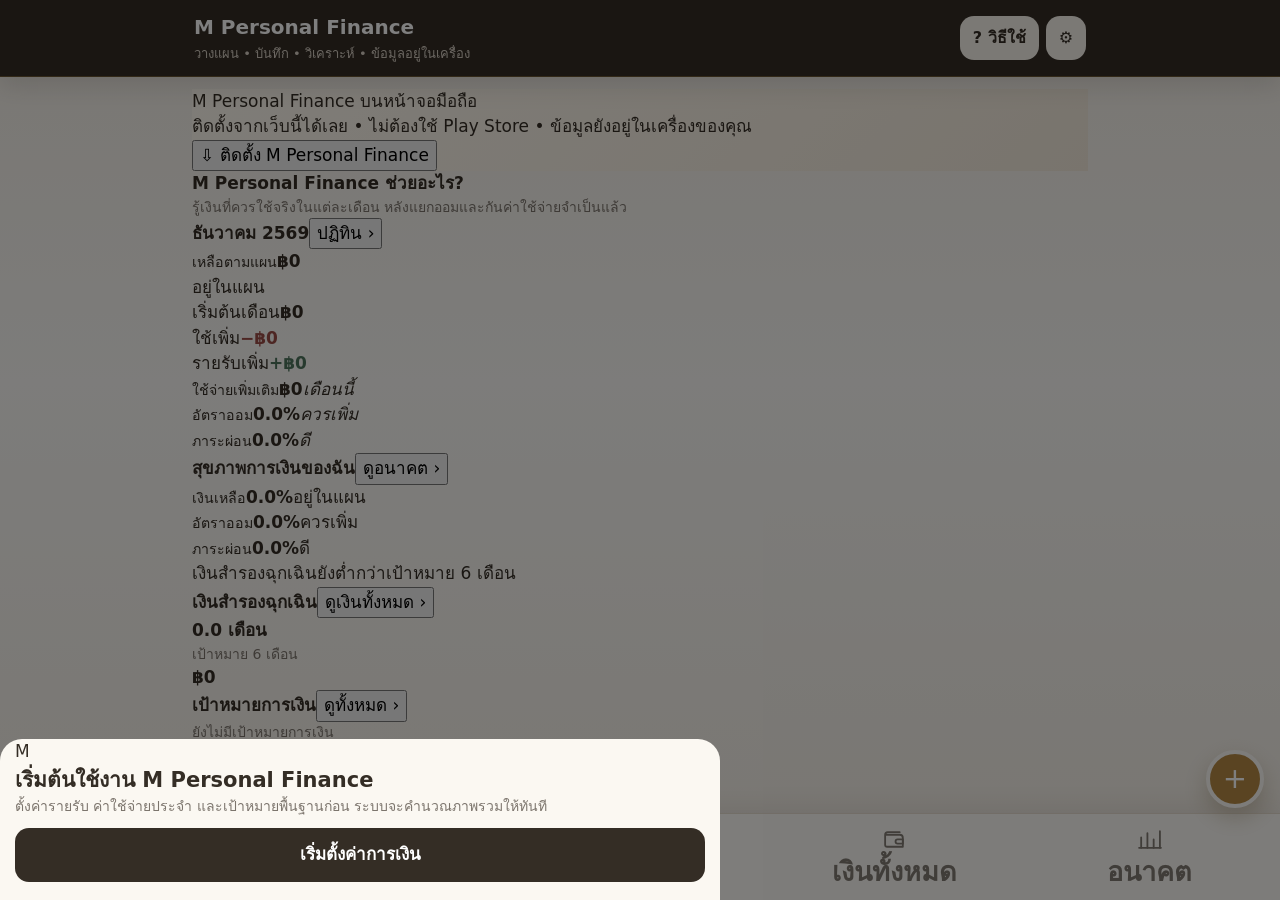
==== commit 4bf31418: "Align every clean page structure with current main UI" ====
--- a/index.html
+++ b/index.html
@@ -1,145 +1,17 @@
-<!doctype html>
-<html lang="th">
-<head>
-<meta charset="utf-8">
-<meta name="viewport" content="width=device-width,initial-scale=1,viewport-fit=cover">
-<meta name="theme-color" content="#342d25">
-<meta name="apple-mobile-web-app-capable" content="yes">
-<meta name="apple-mobile-web-app-title" content="M Personal Finance">
-<link rel="manifest" href="manifest.webmanifest">
-<link rel="stylesheet" href="clean.css?v=1">
-<title>M Personal Finance</title>
-</head>
-<body>
-<header>
-  <div class="top">
-    <div class="brand"><b>M Personal Finance</b><small>วางแผน • บันทึก • วิเคราะห์ • ข้อมูลอยู่ในเครื่อง</small></div>
-    <div class="head-actions">
-      <button class="icon-btn" id="guideBtn" type="button" aria-label="วิธีใช้">? วิธีใช้</button>
-      <button class="icon-btn" id="settingsBtn" type="button" aria-label="ตั้งค่า">⚙</button>
-    </div>
-  </div>
-</header>
+<!doctype html><html lang="th"><head><meta charset="utf-8"><meta name="viewport" content="width=device-width,initial-scale=1,viewport-fit=cover"><meta name="theme-color" content="#342d25"><meta name="apple-mobile-web-app-capable" content="yes"><meta name="apple-mobile-web-app-title" content="M Personal Finance"><link rel="manifest" href="manifest.webmanifest"><link rel="stylesheet" href="clean.css?v=4"><title>M Personal Finance</title></head><body>
+<header><div class="top"><div class="brand"><b>M Personal Finance</b><small>วางแผน • บันทึก • วิเคราะห์ • ข้อมูลอยู่ในเครื่อง</small></div><div class="head-actions"><button class="icon-btn" id="guideBtn">? วิธีใช้</button><button class="icon-btn" id="settingsBtn">⚙</button></div></div></header>
 <main>
-<section id="dash" class="page on">
-  <div id="mpfInstallCard" class="card install-card">
-    <div class="section-head"><div><h2>M Personal Finance บนหน้าจอมือถือ</h2><div class="sub">ติดตั้งจากเว็บนี้ได้เลย • ไม่ต้องใช้ Play Store • ข้อมูลยังอยู่ในเครื่องของคุณ</div></div></div>
-    <button id="mpfInstallBtn" class="btn dark" type="button">ติดตั้ง M Personal Finance</button>
-    <div id="mpfInstallHelp" class="install-help"></div>
-  </div>
-  <div class="card" id="dashV2">
-    <div class="section-head"><div><h2>ภาพรวมการเงิน</h2><div class="sub">สรุปจากข้อมูลที่บันทึกไว้ในเครื่องนี้</div></div></div>
-    <div class="grid g3">
-      <div class="kpi"><small>เหลือตามแผน</small><strong id="dRemain">฿0</strong></div>
-      <div class="kpi"><small>ใช้เดือนนี้</small><strong id="dMonth">฿0</strong></div>
-      <div class="kpi"><small>Net Worth</small><strong id="dNet">฿0</strong></div>
-    </div>
-  </div>
-  <div class="card">
-    <div class="section-head"><div><h2>สุขภาพการเงินของฉัน</h2><div class="sub">ตัวชี้วัดหลักเพื่อช่วยตัดสินใจ ไม่ใช่คะแนนเครดิต</div></div></div>
-    <div class="health-grid">
-      <div class="health-box"><span class="sub">เงินเหลือ</span><strong id="healthRemain">0%</strong><div id="healthRemainText" class="sub">—</div></div>
-      <div class="health-box"><span class="sub">อัตราออม</span><strong id="healthSave">0%</strong><div id="healthSaveText" class="sub">—</div></div>
-      <div class="health-box"><span class="sub">ภาระผ่อน</span><strong id="healthDebt">0%</strong><div id="healthDebtText" class="sub">—</div></div>
-    </div>
-    <div id="healthAdvice" class="notice" style="margin-top:10px"></div>
-  </div>
-  <div class="card">
-    <div class="section-head"><div><h2>เงินสำรองฉุกเฉิน</h2><div class="sub">เทียบกับค่าใช้จ่ายจำเป็นเฉลี่ยต่อเดือน</div></div><strong id="aEmer">0 เดือน</strong></div>
-    <div class="progress"><i id="emerProgress" style="width:0%"></i></div>
-    <div class="row"><span>เงินสำรองปัจจุบัน</span><b id="emerValue">฿0</b></div>
-  </div>
-  <div class="card dv2-sec" id="dashGoalsCard">
-    <div class="section-head dv2-head"><div><h2><b>เป้าหมายการเงิน</b></h2><div class="sub">แสดงเป้าหมายจากเมนูอนาคต</div></div><button class="btn soft" type="button" data-go="future">ดูทั้งหมด</button></div>
-    <div id="dashGoals"></div>
-  </div>
-</section>
-
-<section id="quick" class="page">
-  <div class="card">
-    <div class="section-head"><div><h2>บันทึกรายรับ / รายจ่ายเพิ่มเติม</h2><div class="sub">บันทึกเฉพาะรายการที่นอกเหนือจากรายการประจำ</div></div></div>
-    <div class="type-row"><button id="eBtn" class="btn danger" type="button">− ค่าใช้จ่าย</button><button id="iBtn" class="btn soft" type="button">+ รายรับ</button></div>
-    <div class="amount-line"><label for="qAmt">จำนวนเงิน (บาท)</label><button id="calcBtn" class="btn soft" type="button">▦ เครื่องคิดเลข</button></div>
-    <input id="qAmt" class="money amount-input" inputmode="decimal" placeholder="0.00">
-    <label>เลือกหมวด</label>
-    <div id="qCatStrip" class="cat-strip"></div>
-    <select id="qCat" aria-label="หมวด" style="position:absolute;left:-9999px;width:1px;height:1px;opacity:0"></select>
-    <label for="qDate">วันที่ dd/mm/yyyy<input id="qDate" inputmode="numeric" maxlength="10" placeholder="dd/mm/yyyy"></label>
-    <label for="qNote">หมายเหตุ<input id="qNote" placeholder="เช่น กาแฟ / เติมน้ำมัน"></label>
-    <div id="dup" class="notice" style="display:none;margin-top:8px"></div>
-    <button id="saveTxBtn" class="btn dark save-wide" type="button">บันทึก</button>
-  </div>
-  <div class="card">
-    <div class="section-head"><h2>รายการรายเดือน</h2><button id="monthFold" class="fold" type="button">▲ ย่อ</button></div>
-    <div id="monthBody" class="fold-body"><div id="recent"></div></div>
-  </div>
-</section>
-
-<section id="hist" class="page">
-  <div class="card">
-    <div id="histCalTabs" class="hist-tabs"><button type="button" data-hist="list" class="on">รายการ</button><button type="button" data-hist="calendar">ปฏิทิน</button><button type="button" data-hist="analysis">วิเคราะห์</button></div>
-    <div id="histListWrap">
-      <div class="grid g2"><label>เดือน<input id="hMonth" type="month"></label><label>ประเภท<select id="hType"><option value="all">ทั้งหมด</option><option value="expense">ค่าใช้จ่าย</option><option value="income">รายรับ</option></select></label></div>
-      <label>ค้นหา<input id="hSearch" placeholder="ค้นหาหมวด/หมายเหตุ"></label>
-      <div class="grid g2" style="margin-top:8px"><div class="row"><span>รายรับ</span><b id="hInc">฿0</b></div><div class="row"><span>ค่าใช้จ่าย</span><b id="hExp">฿0</b></div></div>
-      <div id="history"></div>
-    </div>
-    <div id="histCalCard" style="display:none">
-      <div class="section-head"><button id="hcPrev" class="btn soft" type="button">‹</button><b id="hcTitle"></b><button id="hcNext" class="btn soft" type="button">›</button></div>
-      <div id="calendarGrid" class="calendar-grid"></div>
-    </div>
-    <div id="histAnalysisWrap" style="display:none">
-      <div class="section-head"><div><h2>วิเคราะห์รายจ่าย</h2><div class="sub">สัดส่วนตามหมวดของเดือนที่เลือก</div></div></div>
-      <div class="donut-wrap"><div id="histDonut" class="donut hist-donut"></div><div id="histLegend" class="legend"></div></div>
-      <div id="histBars" class="bar-list" style="margin-top:14px"></div>
-    </div>
-  </div>
-</section>
-
-<section id="position" class="page">
-  <div class="card" id="pvCard">
-    <div class="section-head"><div><h2>ภาพรวมเงินและหนี้</h2><div class="sub">ทรัพย์สิน หนี้ และมูลค่าสุทธิ</div></div></div>
-    <div class="grid g3"><div class="kpi"><small>ทรัพย์สิน</small><strong id="pvAssetsTotal">฿0</strong></div><div class="kpi"><small>หนี้</small><strong id="pvDebtTotal">฿0</strong></div><div class="kpi"><small>Net Worth</small><strong id="pvNet">฿0</strong></div></div>
-    <div class="pv-bars"><div><div class="row"><span>เงินพร้อมใช้</span><b id="pvLiquidText">฿0</b></div><div class="pv-bar"><i id="pvLiquidBar" style="width:0%"></i></div></div><div><div class="row"><span>เงินลงทุน/ทรัพย์สินอื่น</span><b id="pvInvestText">฿0</b></div><div class="pv-bar"><i id="pvInvestBar" style="width:0%"></i></div></div><div><div class="row"><span>หนี้ทั้งหมด</span><b id="pvDebtText">฿0</b></div><div class="pv-bar"><i id="pvDebtBar" style="width:0%"></i></div></div></div>
-    <div class="pv-actions grid g2" style="margin-top:12px"><button class="btn gold" id="addAssetBtn" type="button">+ เพิ่มเงิน / ทรัพย์สิน</button><button class="btn soft" id="addDebtBtn" type="button">+ เพิ่มหนี้</button></div>
-  </div>
-  <div class="grid g2"><div class="card"><h2>เงินและทรัพย์สิน</h2><div id="assets"></div></div><div class="card"><h2>หนี้ทั้งหมด</h2><div id="debts"></div></div></div>
-</section>
-
-<section id="future" class="page">
-  <div class="card" id="mpfGoalsEditor">
-    <div class="section-head"><div><h2>เป้าหมายการเงิน</h2><div class="sub">ตั้งเป้าหมายและติดตามความคืบหน้า</div></div><button id="addGoalBtn" class="btn gold" type="button">+ เพิ่ม</button></div>
-    <div id="goalList"></div>
-  </div>
-  <div class="card" id="whatIfCard">
-    <div class="section-head"><div><h2>What-if</h2><div class="sub">ลองจำลองก่อนตัดสินใจ โดยไม่แก้ข้อมูลจริง</div></div></div>
-    <label>ใช้เป้าหมายจากเมนูอนาคต<select id="wfGoal"><option value="">— เลือกเป้าหมาย —</option></select></label>
-    <label>ประเภท<select id="wfType"><option value="other">อื่น ๆ</option><option value="car">รถ</option><option value="home">บ้าน</option></select></label>
-    <div class="grid g2"><label>ราคา / ยอดเป้าหมาย<input id="wfPrice" class="money" inputmode="decimal" placeholder="0"></label><label>เงินสด / เงินที่มีแล้ว<input id="wfCash" class="money" inputmode="decimal" placeholder="0"></label></div>
-    <div class="grid g2"><label>ยอดกู้<input id="wfLoan" class="money" inputmode="decimal" placeholder="0"></label><label>ระยะเวลา (ปี)<input id="wfYears" type="number" min="1" value="5"></label></div>
-    <label>ดอกเบี้ยต่อปี (%)<input id="wfRate" type="number" step="0.01" value="4"></label>
-    <div id="wfResult" class="notice" style="margin-top:10px"></div>
-  </div>
-</section>
+<section id="dash" class="page on"><div id="mpfInstallCard" class="install-card"><div class="mpf-install-title">M Personal Finance บนหน้าจอมือถือ</div><div class="mpf-install-sub">ติดตั้งจากเว็บนี้ได้เลย • ไม่ต้องใช้ Play Store • ข้อมูลยังอยู่ในเครื่องของคุณ</div><button id="mpfInstallBtn"><span>⇩</span> ติดตั้ง M Personal Finance</button><div id="mpfInstallHelp"></div></div><div id="dashV2"></div></section>
+<section id="quick" class="page"><div class="card qe-card"><h2>บันทึกรายรับ / รายจ่ายเพิ่มเติม</h2><div class="qe-sub">บันทึกเฉพาะรายการที่นอกเหนือจากรายการประจำ</div><div class="qe-type-row"><button id="eBtn" class="btn danger">− ค่าใช้จ่าย</button><button id="iBtn" class="btn soft">+ รายรับ</button></div><div class="qe-amount-label"><span>จำนวนเงิน (บาท)</span><button id="calcBtn" class="qe-calc-btn">▦ เครื่องคิดเลข</button></div><input id="qAmt" class="money amount-input" inputmode="decimal" placeholder="0.00"><label>เลือกหมวด</label><div id="qCatStrip" class="cat-strip"></div><select id="qCat" class="offscreen"></select><label class="qe-date-label">วันที่ <input id="qDate" inputmode="numeric" maxlength="10" placeholder="dd/mm/yyyy"></label><label class="qe-note-label">หมายเหตุ<input id="qNote" placeholder="เช่น กาแฟ / เติมน้ำมัน"></label><div id="dup" class="notice" style="display:none;margin-top:8px"></div><button id="saveTxBtn" class="btn dark qe-save">บันทึก</button></div><div class="card"><div class="qe-month-head"><h2>รายการรายเดือน</h2><button id="monthFold" class="qe-month-fold">▲ ย่อ</button></div><div class="quick-filters"><label>เดือน<input id="qListMonth" type="month"></label><label>ประเภท<select id="qListType"><option value="all">ทั้งหมด</option><option value="expense">ค่าใช้จ่าย</option><option value="income">รายรับ</option></select></label><label>หมวด<select id="qListCat"><option value="all">ทุกหมวด</option></select></label></div><div id="monthBody"><div id="recent"></div></div></div></section>
+<section id="hist" class="page"><div id="histCalTabs"><button data-hist="calendar" class="on">ปฏิทิน</button><button data-hist="analysis">วิเคราะห์</button></div><input id="hMonth" type="month" class="offscreen"><div id="histCalCard" class="card"><div class="hc-head"><button id="hcPrev">‹</button><b id="hcTitle"></b><button id="hcNext">›</button></div><div class="hc-total"><span>รายจ่ายเพิ่มเติมเดือนนี้</span><strong id="hcTotal">฿0</strong></div><div class="hc-week"><div>อา.</div><div>จ.</div><div>อ.</div><div>พ.</div><div>พฤ.</div><div>ศ.</div><div>ส.</div></div><div id="calendarGrid" class="hc-grid"></div><div id="hcDetail" class="hc-detail"></div></div><div id="histAnalysisWrap" style="display:none"><div class="card"><div class="fold-head"><h2>สัดส่วนค่าใช้จ่าย</h2></div><div class="donut-wrap"><div id="histDonut" class="hist-donut"><div class="hist-donut-hole"><div><small>เดือนนี้</small><b>Actual</b></div></div></div><div id="histLegend"></div></div><div class="top3"><h3>Top 3 ค่าใช้จ่าย</h3><div id="top3"></div></div></div><div class="card"><h2>ค่าใช้จ่ายจริงย้อนหลัง 12 เดือน</h2><div class="trend-wrap"><div id="trendBars" class="trend-bars"></div></div></div></div></section>
+<section id="position" class="page"><div id="pvCard" class="card"></div><div class="grid g2"><div class="card"><h2>เงินและทรัพย์สิน</h2><div id="assets"></div></div><div class="card"><h2>หนี้ทั้งหมด</h2><div id="debts"></div></div></div></section>
+<section id="future" class="page"><div class="card" id="mpfGoalsEditor"><div class="section-head"><div><h2>เป้าหมายการเงิน</h2><div class="sub">ตั้งเป้าหมายและติดตามความคืบหน้า</div></div><button id="addGoalBtn" class="btn gold">+ เพิ่ม</button></div><div id="goalList"></div></div><div class="card" id="whatIfCard"><h2>ลองแผนก่อนตัดสินใจ • What-if</h2><div class="sub">ลองตัวเลขได้โดยไม่กระทบข้อมูลจริง</div><label>ใช้เป้าหมายจากเมนูอนาคต<select id="wfGoal"><option value="">— เลือกเป้าหมาย —</option></select></label><label>ต้องการลองเรื่องอะไร<select id="wfType"><option value="car">ซื้อรถ</option><option value="home">ซื้อ/ปลูกบ้าน</option><option value="prepay">โปะหนี้บ้าน / หนี้เดิม</option><option value="other">ภาระหนี้ใหม่อื่น ๆ</option></select></label><div id="wfNew" class="grid g2"><label>ราคา/งบทั้งหมด<input id="wfPrice" class="money" inputmode="decimal"></label><label>เงินสดที่จะจ่ายทันที<input id="wfCash" class="money" inputmode="decimal"></label><label>วงเงินกู้/หนี้ใหม่<input id="wfLoan" class="money" inputmode="decimal"></label><label>ดอกเบี้ยต่อปี (%)<input id="wfRate" type="number" step="0.01"></label><label>ระยะเวลาผ่อน (ปี)<input id="wfYears" type="number"></label><label>ค่างวดต่อเดือน<input id="wfPayment" class="money" inputmode="decimal"></label><label>ค่าใช้จ่ายเพิ่มต่อเดือน<input id="wfExtra" class="money" inputmode="decimal"></label></div><div id="wfPrepay" class="grid g2" style="display:none"><label>ยอดหนี้คงเหลือ<input id="wfDebtBalance" class="money"></label><label>ดอกเบี้ยปัจจุบันต่อปี (%)<input id="wfDebtRate" type="number"></label><label>ค่างวดปัจจุบัน/เดือน<input id="wfDebtPayment" class="money"></label><label>เงินก้อนที่จะโปะ<input id="wfPrepayCash" class="money"></label></div><div id="wfResult"></div></div></section>
 </main>
-<button class="fab" id="fab" type="button" aria-label="บันทึกรายการ">+</button>
-<nav class="tabs">
-  <button data-p="dash" class="on"><span>⌂</span><br>ภาพรวม</button>
-  <button data-p="quick"><span>＋</span><br>บันทึก</button>
-  <button data-p="hist"><span>≡</span><br>ประวัติ</button>
-  <button data-p="position"><span>◫</span><br>เงินทั้งหมด</button>
-  <button data-p="future"><span>◎</span><br>อนาคต</button>
-</nav>
-
-<div id="guide" class="modal"><div class="sheet"><div class="modal-head"><div><h2>วิธีใช้ M Personal Finance</h2><div class="sub">เริ่มจากตั้งค่า แล้วบันทึกเฉพาะรายการจริงที่เพิ่มจากแผน</div></div><button class="btn soft" data-close="guide" type="button">ปิด</button></div><div class="settings-section"><h3>1. ตั้งค่า</h3><div class="sub">ใส่รายรับ เงินออม ค่าใช้จ่ายประจำ และค่าใช้จ่ายรายปี</div></div><div class="settings-section"><h3>2. บันทึก</h3><div class="sub">บันทึกรายรับ/รายจ่ายที่เกิดขึ้นจริงเพิ่มเติม พร้อมหมวดและวันที่</div></div><div class="settings-section"><h3>3. ประวัติ</h3><div class="sub">ดูรายการ ปฏิทิน และกราฟวิเคราะห์รายเดือน</div></div><div class="settings-section"><h3>4. เงินทั้งหมด</h3><div class="sub">เพิ่มเงินฝาก เงินลงทุน ทรัพย์สิน และหนี้ เพื่อดู Net Worth</div></div><div class="settings-section"><h3>5. อนาคต</h3><div class="sub">ตั้งเป้าหมายและลอง What-if ก่อนตัดสินใจ</div></div></div></div>
-
-<div id="settings" class="modal"><div class="sheet"><div class="modal-head"><div><h2>⚙ ตั้งค่าการเงิน</h2><div class="sub">ตั้งค่าข้อมูลพื้นฐานและแผนประจำของคุณ</div></div><button class="btn soft" data-close="settings" type="button">× ปิด</button></div><div class="settings-section"><h3>ข้อมูลพื้นฐาน</h3><div class="settings-two"><label>ชื่อแผน<input id="sName"></label><label>รายรับใช้จ่าย/เดือน<input id="sIncome" class="money" inputmode="decimal"></label><label>เงินออม/ลงทุนแยก/เดือน<input id="sSaving" class="money" inputmode="decimal"></label><label>เป้าหมายเงินฉุกเฉิน (เดือน)<input id="sEmerTarget" type="number" min="1" max="24"></label></div></div><div class="settings-section"><div class="section-head"><div><h3>ค่าใช้จ่ายประจำ / งบต่อเดือน</h3><div class="sub">ใช้คำนวณเงินเหลือตามแผน</div></div><div><button id="addPlanBtn" class="btn gold" type="button">+ เพิ่ม</button> <button class="fold sf-toggle" data-fold="planFold" type="button">▼ เปิดดู</button></div></div><div id="planFold" class="fold-body" hidden><div id="planList"></div></div></div><div class="settings-section"><div class="section-head"><div><h3>ค่าใช้จ่ายรายปี</h3><div class="sub">ระบบเฉลี่ยเป็นรายเดือนอัตโนมัติ</div></div><div><button id="addAnnualBtn" class="btn gold" type="button">+ เพิ่ม</button> <button class="fold sf-toggle" data-fold="annualFold" type="button">▼ เปิดดู</button></div></div><div id="annualFold" class="fold-body" hidden><div id="annualList"></div></div></div><div class="settings-section"><h3>สำรองและกู้คืนข้อมูล</h3><div class="sub">ควรสำรองเป็นระยะ เพราะข้อมูลอยู่ใน Browser ของเครื่องนี้</div><div class="backup-actions"><button id="backupBtn" class="btn soft" type="button">สำรองข้อมูลลงเครื่อง</button><label class="btn soft" style="text-align:center;margin:0">กู้คืนข้อมูลจากไฟล์<input id="restore" type="file" accept="application/json" style="display:none"></label></div></div><button id="saveSettingsBtn" class="btn dark save-wide" type="button">บันทึกการตั้งค่า</button></div></div>
-
-<div id="mpfFirstStart" class="modal"><div class="sheet"><div class="modal-head"><div><h2>เริ่มต้นใช้งาน M Personal Finance</h2><div class="sub">ระบบนี้เริ่มจากข้อมูลของคุณ ไม่ใช้ข้อมูลตัวอย่างเก่า</div></div></div><div class="settings-section"><h3>เริ่มต้นที่ “ตั้งค่า”</h3><div class="sub">ใส่รายรับ เงินออม ค่าใช้จ่ายประจำ และค่าใช้จ่ายรายปี จากนั้น Dashboard จะคำนวณจากข้อมูลจริงของคุณทันที</div></div><button id="firstStartSettingsBtn" class="btn dark save-wide" type="button">ไปที่ตั้งค่า</button></div></div>
-
-<div id="peModal" class="modal"><div class="sheet"><div class="modal-head"><div><h2 id="peTitle">เพิ่มรายการ</h2><div class="sub" id="peSub"></div></div><button class="btn soft" data-close="peModal" type="button">ปิด</button></div><div id="peFields"></div></div></div>
-<div id="mpfGoalModal" class="modal"><div class="sheet"><div class="modal-head"><div><h2 id="goalModalTitle">เพิ่มเป้าหมายการเงิน</h2><div class="sub">ตัวเลขจะแสดง , หลักพันอัตโนมัติ</div></div><button class="btn soft" data-close="mpfGoalModal" type="button">ปิด</button></div><label>ชื่อเป้าหมาย<input id="mpfGoalName" placeholder="เช่น รถใหม่ / บ้าน / ท่องเที่ยว"></label><label>ยอดเป้าหมาย (บาท)<input id="mpfGoalTarget" class="money" inputmode="numeric" placeholder="0"></label><label>มีเงินสำหรับเป้าหมายนี้แล้ว (บาท)<input id="mpfGoalCurrent" class="money" inputmode="numeric" placeholder="0"></label><div id="mpfGoalError" class="notice" style="display:none;margin-top:10px"></div><button id="saveGoalBtn" class="btn dark save-wide" type="button">บันทึก</button></div></div>
-<div id="calcModal" class="modal calc-modal"><div class="sheet"><div class="modal-head"><h2>เครื่องคิดเลข</h2><button class="btn soft" data-close="calcModal" type="button">ปิด</button></div><div id="calcDisplay" class="calc-display">0</div><div id="calcResult" class="calc-result"></div><div id="calcKeys" class="calc-keys"></div></div></div>
-<script src="clean-app.js?v=1" defer></script>
-</body>
-</html>+<button class="fab" id="fab">+</button><nav class="tabs"><button data-p="dash" class="on"><span class="nav-ico"></span><span>ภาพรวม</span></button><button data-p="quick"><span class="nav-ico"></span><span>บันทึก</span></button><button data-p="hist"><span class="nav-ico"></span><span>ประวัติ</span></button><button data-p="position"><span class="nav-ico"></span><span>เงินทั้งหมด</span></button><button data-p="future"><span class="nav-ico"></span><span>อนาคต</span></button></nav>
+<div id="guide" class="modal"><div class="sheet"><div class="modal-head"><div><h2>วิธีใช้ M Personal Finance</h2><div class="sub">เริ่มจากตั้งค่า แล้วบันทึกเฉพาะรายการจริงที่เพิ่มจากแผน</div></div><button class="btn soft" data-close="guide">ปิด</button></div><div class="settings-section"><h3>1. ตั้งค่า PLAN</h3><div class="sub">ใส่รายรับ เงินออม ค่าใช้จ่ายประจำ และค่าใช้จ่ายรายปี</div></div><div class="settings-section"><h3>2. บันทึก ACTUAL</h3><div class="sub">บันทึกเฉพาะรายรับ/รายจ่ายเพิ่มเติมที่เกิดขึ้นจริง</div></div><div class="settings-section"><h3>3. ตรวจประวัติและกราฟ</h3><div class="sub">ใช้ปฏิทินและวิเคราะห์เพื่อดูพฤติกรรมรายจ่าย</div></div></div></div>
+<div id="settings" class="modal"><div class="sheet"><div class="modal-head"><div><h2>⚙ ตั้งค่าการเงิน</h2><div class="sf-title-sub">ปรับข้อมูลให้ตรงกับสถานะปัจจุบันของคุณ</div></div><button class="btn sf-close" data-close="settings">× ปิด</button></div><div class="sf-basic"><div class="sf-basic-title">ข้อมูลพื้นฐาน</div><label class="name-label">ชื่อแผน<input id="sName"></label><label>รายรับใช้จ่าย/เดือน<input id="sIncome" class="money"></label><label>เงินออม/ลงทุนแยก/เดือน<input id="sSaving" class="money"></label><label>เป้าหมายเงินฉุกเฉิน (เดือน)<input id="sEmerTarget" type="number" min="1" max="24"></label><div class="sf-info">ⓘ เป้าหมายเงินฉุกเฉินแนะนำโดยทั่วไป 3–6 เดือนของค่าใช้จ่ายจำเป็น</div></div><div class="sf-card card"><div class="sf-head"><div><h3>ค่าใช้จ่ายประจำ / งบต่อเดือน</h3><span class="sf-section-sub">เช่น ค่าบ้าน ค่าเดินทาง ค่าอาหาร ฯลฯ</span></div><button id="addPlanBtn" class="btn gold">+ เพิ่ม</button><button class="btn soft sf-toggle" data-fold="plans">▼ เปิดดู</button></div><div id="plans" hidden><div id="planList"></div></div></div><div class="sf-card card"><div class="sf-head"><div><h3>ค่าใช้จ่ายรายปี</h3><span class="sf-section-sub">เช่น ประกัน ภาษี ท่องเที่ยว ฯลฯ</span></div><button id="addAnnualBtn" class="btn gold">+ เพิ่ม</button><button class="btn soft sf-toggle" data-fold="annuals">▼ เปิดดู</button></div><div id="annuals" hidden><div id="annualList"></div></div></div><div class="sf-backup-card"><div class="sf-backup-title">สำรองและกู้คืนข้อมูล</div><div class="sf-backup-row"><button id="backupBtn" class="btn soft">⇩ สำรองข้อมูลลงเครื่อง</button><label class="restore-label btn soft">⇧ กู้คืนข้อมูลจากไฟล์<input id="restore" type="file" accept="application/json"></label></div><div class="sf-backup-note">ควรสำรองไว้เป็นระยะ โดยเฉพาะก่อนเปลี่ยนเครื่องหรือล้างข้อมูล Browser</div></div><button id="saveSettingsBtn" class="btn dark sf-save-primary">บันทึกการตั้งค่า</button></div></div>
+<div id="peModal" class="modal"><div class="sheet"><div class="modal-head"><h2 id="peTitle"></h2><button class="btn soft" data-close="peModal">ปิด</button></div><div id="peFields"></div><button id="peSave" class="btn dark save-wide">บันทึก</button></div></div>
+<div id="mpfGoalModal" class="modal"><div class="sheet"><div class="modal-head"><div><h2 id="goalModalTitle">เพิ่มเป้าหมายการเงิน</h2><div class="sub">ตัวเลขจะแสดง , หลักพันอัตโนมัติ</div></div><button class="btn soft" data-close="mpfGoalModal">ปิด</button></div><label>ชื่อเป้าหมาย<input id="mpfGoalName"></label><label>ยอดเป้าหมาย (บาท)<input id="mpfGoalTarget" class="money"></label><label>มีเงินสำหรับเป้าหมายนี้แล้ว (บาท)<input id="mpfGoalCurrent" class="money"></label><button id="saveGoalBtn" class="btn dark save-wide">บันทึก</button></div></div>
+<div id="calcModal" class="modal calc-modal"><div class="sheet"><div class="modal-head"><h2>เครื่องคิดเลข</h2><button class="btn soft" data-close="calcModal">ปิด</button></div><div id="calcDisplay" class="calc-display">0</div><div id="calcResult" class="calc-result"></div><div id="calcKeys" class="calc-keys"></div></div></div>
+<div id="mpfFirstStart" class="modal"><div class="sheet first-sheet"><div class="welcome-icon">M</div><h2>เริ่มต้นใช้งาน M Personal Finance</h2><div class="sub">ตั้งค่ารายรับ ค่าใช้จ่ายประจำ และเป้าหมายพื้นฐานก่อน ระบบจะคำนวณภาพรวมให้ทันที</div><button id="firstStartSettingsBtn" class="btn dark save-wide">เริ่มตั้งค่าการเงิน</button></div></div>
+<script>document.getElementById('calcKeys').innerHTML=['C','⌫','÷','×','7','8','9','-','4','5','6','+','1','2','3','.','0','00','(',')','='].map(k=>`<button class="calc-key ${/[÷×+\-]/.test(k)?'op':''} ${k==='='?'equal':''}" data-key="${k}">${k}</button>`).join('')+'<button class="calc-key calc-use" data-key="use">ใช้ยอดนี้</button>';</script><script src="clean-app.js?v=4"></script></body></html>
--- a/clean.css
+++ b/clean.css
@@ -1 +1,45 @@
-:root{--ink:#342d25;--gold:#b58a45;--bg:#f6f1e9;--paper:#fffdf9;--line:#e5dccf;--muted:#7c756d;--red:#9b4c46;--green:#4e755d;--soft:#f1eadf}*{box-sizing:border-box}html{background:var(--bg)}body{margin:0;background:linear-gradient(180deg,#f4efe7 0,#fbfaf7 45%,#f4efe7 100%);font-family:system-ui,-apple-system,"Segoe UI",Tahoma,sans-serif;color:var(--ink);padding-bottom:86px}button,input,select{font:inherit}button{cursor:pointer}header{position:sticky;top:0;z-index:40;background:var(--ink);color:#fff;border-bottom:1px solid #b58a4566;box-shadow:0 8px 24px rgba(52,45,37,.14)}.top{max-width:920px;margin:auto;padding:12px 14px;display:flex;align-items:center;justify-content:space-between;gap:10px}.brand b{font-size:18px}.brand small{display:block;color:#d9d0c5;margin-top:2px}.head-actions{display:flex;gap:7px}.icon-btn,.btn{border:0;border-radius:14px;padding:10px 12px;font-weight:800}.icon-btn{background:#f8f3eb;color:var(--ink)}.btn.gold{background:var(--gold);color:#fff}.btn.dark{background:var(--ink);color:#fff}.btn.soft{background:var(--soft);color:var(--ink)}.btn.danger{background:#f5e7e5;color:var(--red)}main{max-width:920px;margin:auto;padding:12px}.page{display:none}.page.on{display:block}.card{background:var(--paper);border:1px solid var(--line);border-radius:20px;padding:14px;margin-bottom:12px;box-shadow:0 9px 24px rgba(63,52,41,.07)}h2,h3{margin:0;color:var(--ink)}h2{font-size:18px}h3{font-size:15px}.sub{font-size:12.5px;line-height:1.5;color:var(--muted)}.section-head,.row,.modal-head{display:flex;align-items:center;justify-content:space-between;gap:10px}.section-head{margin-bottom:10px}.row{padding:8px 0;border-bottom:1px dashed #e9e0d4}.row:last-child{border-bottom:0}.grid{display:grid;gap:10px}.g2{grid-template-columns:repeat(2,minmax(0,1fr))}.g3{grid-template-columns:repeat(3,minmax(0,1fr))}.kpi{padding:14px}.kpi small{color:var(--muted);font-size:11px}.kpi strong{display:block;font-size:22px;margin-top:5px}.health-grid{display:grid;grid-template-columns:repeat(3,1fr);gap:8px}.health-box{background:#faf6ef;border:1px solid var(--line);border-radius:16px;padding:10px}.health-box strong{display:block;font-size:18px}.status-good{color:var(--green)}.status-warn{color:#9a6b24}.status-bad{color:var(--red)}.progress{height:9px;background:#ede6dc;border-radius:999px;overflow:hidden}.progress>i{display:block;height:100%;background:var(--gold);border-radius:inherit}.install-card{background:linear-gradient(135deg,#fffaf1,#f3eadc);border-color:#d9c39f}.install-card .btn{width:100%;margin-top:10px}.install-help{display:none;margin-top:10px;padding:11px;background:#fff;border:1px solid #e2d4bd;border-radius:12px;font-size:12px;line-height:1.55}.install-help.show{display:block}label{display:block;font-weight:750;font-size:13px;margin-top:9px}input,select{width:100%;min-height:46px;margin-top:5px;border:1px solid #d9cfc2;border-radius:14px;background:#fffdf9;color:var(--ink);padding:10px 12px}input:focus,select:focus{outline:0;border-color:var(--gold);box-shadow:0 0 0 3px rgba(181,138,69,.13)}.money{text-align:right}.tabs{position:fixed;left:0;right:0;bottom:0;z-index:50;display:grid;grid-template-columns:repeat(5,1fr);gap:3px;background:rgba(252,250,246,.985);border-top:1px solid var(--line);box-shadow:0 -7px 22px rgba(63,52,41,.08);padding:7px 5px calc(7px + env(safe-area-inset-bottom))}.tabs button{border:0;background:transparent;color:#7f7972;border-radius:14px;padding:6px 2px;font-size:10px;font-weight:800}.tabs button.on{background:#eee5d8;color:var(--ink)}.tabs svg{display:block;width:22px;height:22px;margin:auto auto 2px}.fab{position:fixed;right:16px;bottom:86px;z-index:55;width:56px;height:56px;border-radius:50%;border:4px solid #fcfaf6;background:var(--gold);color:#fff;font-size:28px;box-shadow:0 10px 22px rgba(101,74,27,.24)}.cat-strip{display:flex;gap:8px;overflow-x:auto;padding:7px 2px 10px;scrollbar-width:none}.cat-strip::-webkit-scrollbar{display:none}.cat-chip{flex:0 0 auto;min-width:66px;border:1px solid var(--line);background:#fcfaf6;border-radius:16px;padding:8px 7px;text-align:center;color:#5f5a54;font-size:10px;font-weight:800}.cat-chip .ico{width:34px;height:34px;border-radius:12px;background:#efe7da;color:#8b652a;display:flex;align-items:center;justify-content:center;margin:0 auto 5px}.cat-chip.on{border-color:var(--gold);background:#f7efe1;color:var(--ink)}.type-row{display:grid;grid-template-columns:1fr 1fr;gap:8px}.amount-line{display:flex;align-items:center;justify-content:space-between;margin-top:12px}.amount-line label{margin:0}.amount-input{font-size:28px;font-weight:850;height:62px}.save-wide{width:100%;height:54px;margin-top:11px;font-size:17px}.item{border:1px solid var(--line);border-radius:16px;padding:11px;margin-top:8px;background:#fff}.item-actions{display:flex;gap:6px;flex-wrap:wrap}.fold{border:0;background:var(--soft);color:var(--ink);border-radius:12px;padding:8px 11px;font-weight:800}.fold-body[hidden]{display:none}.hist-tabs{display:grid;grid-template-columns:repeat(3,1fr);gap:6px;margin-bottom:10px}.hist-tabs button{border:0;border-radius:12px;padding:9px;background:var(--soft);font-weight:800}.hist-tabs button.on{background:var(--ink);color:#fff}.calendar-grid{display:grid;grid-template-columns:repeat(7,1fr);gap:4px}.cal-day{min-height:42px;border:1px solid var(--line);border-radius:9px;padding:4px;font-size:10px;background:#fff}.cal-day b{font-size:11px}.bar-list{display:grid;gap:8px}.bar-row{display:grid;grid-template-columns:92px 1fr 70px;gap:7px;align-items:center;font-size:12px}.bar-track{height:10px;background:#ede6dc;border-radius:99px;overflow:hidden}.bar-fill{height:100%;background:var(--gold)}.donut-wrap{display:flex;gap:14px;align-items:center}.donut{width:108px;height:108px;border-radius:50%;position:relative;flex:0 0 auto}.donut:after{content:"";position:absolute;inset:21px;background:var(--paper);border-radius:50%}.legend{font-size:12px;line-height:1.7}.pv-bars{display:grid;gap:10px}.pv-bar{height:13px;background:#ede6dc;border-radius:99px;overflow:hidden}.pv-bar>i{display:block;height:100%;background:var(--gold)}.modal{position:fixed;inset:0;z-index:100;background:rgba(0,0,0,.5);display:none;align-items:flex-end}.modal.on{display:flex}.sheet{width:min(720px,100%);max-height:92vh;overflow:auto;background:#fbf8f2;border-radius:22px 22px 0 0;padding:0 15px 18px}.modal-head{position:sticky;top:0;z-index:3;background:#fbf8f2;padding:14px 0 11px;border-bottom:1px solid var(--line)}.settings-section{border:1px solid var(--line);border-radius:17px;padding:12px;margin-top:11px;background:#fffdf9}.settings-two{display:grid;grid-template-columns:1fr 1fr;gap:8px}.backup-actions{display:grid;grid-template-columns:1fr 1fr;gap:8px;margin-top:10px}.notice{background:#f8f0df;color:#76591e;border:1px solid #e7d4ad;border-radius:13px;padding:10px;font-size:12px;line-height:1.5}.ok{background:#edf2ee;color:#45624f;border:1px solid #d9e7dc}.calc-modal{z-index:120}.calc-display{min-height:64px;border:1px solid #d9cec0;background:#fffdf9;border-radius:14px;padding:12px 14px;text-align:right;font-size:26px;font-weight:850;margin-top:10px}.calc-result{text-align:right;color:#8a672f;font-weight:800;min-height:24px;margin:4px}.calc-keys{display:grid;grid-template-columns:repeat(4,1fr);gap:8px;margin-top:8px}.calc-key{min-height:50px;border:0;border-radius:13px;background:var(--soft);font-size:18px;font-weight:850}.calc-key.op{background:#eadcc7}.calc-key.equal{background:var(--ink);color:#fff}.calc-use{grid-column:1/-1;background:var(--gold);color:#fff}.toast{position:fixed;left:50%;bottom:96px;transform:translateX(-50%);z-index:150;background:#e9f5e8;color:#29633b;border:1px solid #cfe6d0;border-radius:14px;padding:10px 15px;font-weight:800;box-shadow:0 7px 24px #0002;white-space:nowrap}@media(max-width:650px){.brand small{display:none}.health-grid{grid-template-columns:1fr}.g3{grid-template-columns:1fr 1fr}}@media(max-width:480px){.g2,.settings-two,.backup-actions{grid-template-columns:1fr}.bar-row{grid-template-columns:78px 1fr 62px}.top{padding:10px}.icon-btn{padding:9px 10px}.card{border-radius:18px}}+:root{--ink:#342d25;--gold:#b58a45;--bg:#f6f1e9;--paper:#fffdf9;--line:#e5dccf;--muted:#7c756d;--red:#9b4c46;--green:#4e755d;--soft:#f1eadf}
+*{box-sizing:border-box}
+html{background:var(--bg);font-size:17px}
+body{margin:0;background:linear-gradient(180deg,#f4efe7 0,#fbfaf7 45%,#f4efe7 100%);font-family:system-ui,-apple-system,"Segoe UI",Tahoma,sans-serif;color:var(--ink);padding-bottom:94px;line-height:1.5}
+button,input,select{font:inherit}button{cursor:pointer}
+header{position:sticky;top:0;z-index:40;background:var(--ink);color:#fff;border-bottom:1px solid #b58a4566;box-shadow:0 8px 24px rgba(52,45,37,.14)}
+.top{max-width:920px;margin:auto;padding:12px 14px;display:flex;align-items:center;justify-content:space-between;gap:10px}
+.brand b{font-size:20px}.brand small{display:block;color:#d9d0c5;margin-top:2px;font-size:13px}
+.head-actions{display:flex;gap:7px}.icon-btn,.btn{border:0;border-radius:14px;padding:10px 13px;font-weight:800;font-size:16px}.icon-btn{background:#f8f3eb;color:var(--ink)}
+.btn.gold{background:var(--gold);color:#fff}.btn.dark{background:var(--ink);color:#fff}.btn.soft{background:var(--soft);color:var(--ink)}.btn.danger{background:#f5e7e5;color:var(--red)}
+main{max-width:920px;margin:auto;padding:12px}.page{display:none}.page.on{display:block}
+.card{background:var(--paper);border:1px solid var(--line);border-radius:21px;padding:14px;margin-bottom:12px;box-shadow:0 10px 26px rgba(89,74,56,.06)}
+h2,h3{margin:0;color:var(--ink)}h2{font-size:21px}h3{font-size:18px}.sub{font-size:14px;line-height:1.5;color:var(--muted)}
+.section-head,.row,.modal-head{display:flex;align-items:center;justify-content:space-between;gap:10px}.section-head{margin-bottom:10px}.row{padding:8px 0;border-bottom:1px dashed #eee6dd;font-size:16px}.row:last-child{border-bottom:0}.row b{font-size:16px}
+.grid{display:grid;gap:10px}.g2{grid-template-columns:repeat(2,minmax(0,1fr))}.g3{grid-template-columns:repeat(3,minmax(0,1fr))}
+.kpi{padding:14px}.kpi small{color:var(--muted);font-size:14px}.kpi strong{display:block;font-size:24px;margin-top:5px}
+.health-grid{display:grid;grid-template-columns:repeat(3,1fr);gap:8px}.health-box{background:#faf6ef;border:1px solid var(--line);border-radius:16px;padding:10px}.health-box strong{display:block;font-size:20px}
+.status-good{color:var(--green)}.status-warn{color:#9a6b24}.status-bad{color:var(--red)}
+.progress{height:9px;background:#ede6dc;border-radius:999px;overflow:hidden}.progress>i{display:block;height:100%;background:var(--gold);border-radius:inherit}
+.install-card{background:linear-gradient(135deg,#fffaf1,#f3eadc);border-color:#d9c39f}.install-card .btn{width:100%;margin-top:10px}.install-help{display:none;margin-top:10px;padding:11px;background:#fff;border:1px solid #e2d4bd;border-radius:12px;font-size:14px;line-height:1.55}.install-help.show{display:block}
+label{display:block;font-weight:750;font-size:14px;margin-top:9px}input,select{width:100%;min-height:50px;margin-top:5px;border:1px solid #d9cfc2;border-radius:14px;background:#fffdf9;color:var(--ink);padding:10px 12px;font-size:17px}input:focus,select:focus{outline:0;border-color:var(--gold);box-shadow:0 0 0 3px rgba(181,138,69,.13)}.money{text-align:right}
+.tabs{position:fixed;left:0;right:0;bottom:0;z-index:50;display:grid;grid-template-columns:repeat(5,1fr);gap:3px;background:rgba(252,250,246,.985);border-top:1px solid var(--line);box-shadow:0 -7px 22px rgba(63,52,41,.08);padding:7px 5px calc(7px + env(safe-area-inset-bottom));min-height:76px}
+.tabs button{border:0;background:transparent;color:#827b73;border-radius:15px;padding:5px 2px;font-size:12px;font-weight:800;line-height:1.15}
+.tabs button.on{background:#eee5d8;color:var(--ink)}
+.tabs button>span{display:flex;height:29px;align-items:center;justify-content:center;font-size:27px;line-height:1;margin-bottom:2px;color:inherit}
+.tabs svg{display:block;width:25px;height:25px;margin:auto}
+.fab{position:fixed;right:16px;bottom:92px;z-index:55;width:58px;height:58px;border-radius:50%;border:4px solid #fcfaf6;background:var(--gold);color:#fff;font-size:29px;box-shadow:0 10px 22px rgba(101,74,27,.24)}
+.cat-strip{display:flex;gap:12px;overflow-x:auto;padding:9px 1px 14px;scrollbar-width:none;align-items:stretch}.cat-strip::-webkit-scrollbar{display:none}
+.cat-chip{flex:0 0 82px;width:82px;min-width:82px;max-width:82px;min-height:100px;border:0;background:transparent;border-radius:14px;padding:8px 4px 7px;text-align:center;color:#5e5750;font-size:14px;font-weight:700;white-space:normal;line-height:1.2;box-shadow:none}
+.cat-chip .ico{width:52px;height:52px;min-width:52px;min-height:52px;border-radius:0;background:transparent;color:#8a672f;display:flex;align-items:center;justify-content:center;margin:0 auto 5px;font-size:34px;line-height:1}
+.cat-chip .ico svg{width:36px;height:36px;stroke-width:1.75}
+.cat-chip.on{border-color:transparent;background:#f4ead9;color:var(--ink);box-shadow:inset 0 -3px 0 var(--gold)}
+.type-row{display:grid;grid-template-columns:1fr 1fr;gap:8px}.amount-line{display:flex;align-items:center;justify-content:space-between;margin-top:12px}.amount-line label{margin:0}.amount-input{font-size:28px;font-weight:850;height:62px}.save-wide{width:100%;height:54px;margin-top:11px;font-size:17px}
+.item{border:1px solid var(--line);border-radius:17px;padding:11px;margin-top:8px;background:#fffdfa}.item-actions{display:flex;gap:6px;flex-wrap:wrap}.fold{border:0;background:var(--soft);color:var(--ink);border-radius:12px;padding:8px 11px;font-weight:800;font-size:15px}.fold-body[hidden]{display:none}
+.hist-tabs{display:grid;grid-template-columns:repeat(3,1fr);gap:6px;margin-bottom:10px}.hist-tabs button{border:0;border-radius:12px;padding:9px;background:var(--soft);font-weight:800}.hist-tabs button.on{background:var(--ink);color:#fff}
+.calendar-grid{display:grid;grid-template-columns:repeat(7,1fr);gap:4px}.cal-day{min-height:42px;border:1px solid var(--line);border-radius:9px;padding:4px;font-size:10px;background:#fff}.cal-day b{font-size:11px}
+.bar-list{display:grid;gap:8px}.bar-row{display:grid;grid-template-columns:92px 1fr 70px;gap:7px;align-items:center;font-size:12px}.bar-track{height:10px;background:#ede6dc;border-radius:99px;overflow:hidden}.bar-fill{height:100%;background:var(--gold)}
+.donut-wrap{display:flex;gap:14px;align-items:center}.donut{width:108px;height:108px;border-radius:50%;position:relative;flex:0 0 auto}.donut:after{content:"";position:absolute;inset:21px;background:var(--paper);border-radius:50%}.legend{font-size:12px;line-height:1.7}
+.pv-bars{display:grid;gap:10px}.pv-bar{height:13px;background:#ede6dc;border-radius:99px;overflow:hidden}.pv-bar>i{display:block;height:100%;background:var(--gold)}
+.modal{position:fixed;inset:0;z-index:100;background:rgba(0,0,0,.5);display:none;align-items:flex-end}.modal.on{display:flex}.sheet{width:min(720px,100%);max-height:92vh;overflow:auto;background:#fbf8f2;border-radius:22px 22px 0 0;padding:0 15px 18px}.modal-head{position:sticky;top:0;z-index:3;background:#fbf8f2;padding:14px 0 11px;border-bottom:1px solid var(--line)}
+.settings-section{border:1px solid var(--line);border-radius:17px;padding:12px;margin-top:11px;background:#fffdf9}.settings-two{display:grid;grid-template-columns:1fr 1fr;gap:8px}.backup-actions{display:grid;grid-template-columns:1fr 1fr;gap:8px;margin-top:10px}.notice{background:#f8f0df;color:#76591e;border:1px solid #e7d4ad;border-radius:13px;padding:10px;font-size:14px;line-height:1.5}.ok{background:#edf2ee;color:#45624f;border:1px solid #d9e7dc}
+.calc-modal{z-index:120}.calc-display{min-height:64px;border:1px solid #d9cec0;background:#fffdf9;border-radius:14px;padding:12px 14px;text-align:right;font-size:26px;font-weight:850;margin-top:10px}.calc-result{text-align:right;color:#8a672f;font-weight:800;min-height:24px;margin:4px}.calc-keys{display:grid;grid-template-columns:repeat(4,1fr);gap:8px;margin-top:8px}.calc-key{min-height:50px;border:0;border-radius:13px;background:var(--soft);font-size:18px;font-weight:850}.calc-key.op{background:#eadcc7}.calc-key.equal{background:var(--ink);color:#fff}.calc-use{grid-column:1/-1;background:var(--gold);color:#fff}
+.toast{position:fixed;left:50%;bottom:104px;transform:translateX(-50%);z-index:150;background:#e9f5e8;color:#29633b;border:1px solid #cfe6d0;border-radius:14px;padding:10px 15px;font-weight:800;box-shadow:0 7px 24px #0002;white-space:nowrap}
+@media(max-width:650px){.brand small{display:none}.health-grid{grid-template-columns:1fr}.g3{grid-template-columns:1fr 1fr}main{padding:10px}.card{border-radius:18px}html{font-size:16.5px}.cat-chip{flex-basis:78px;width:78px;min-width:78px;max-width:78px}.cat-chip .ico{width:50px;height:50px;min-width:50px;min-height:50px;font-size:33px}.cat-chip .ico svg{width:34px;height:34px}}
+@media(max-width:480px){.g2,.settings-two,.backup-actions{grid-template-columns:1fr}.bar-row{grid-template-columns:78px 1fr 62px}.top{padding:10px}.icon-btn{padding:9px 10px}.card{border-radius:18px}}
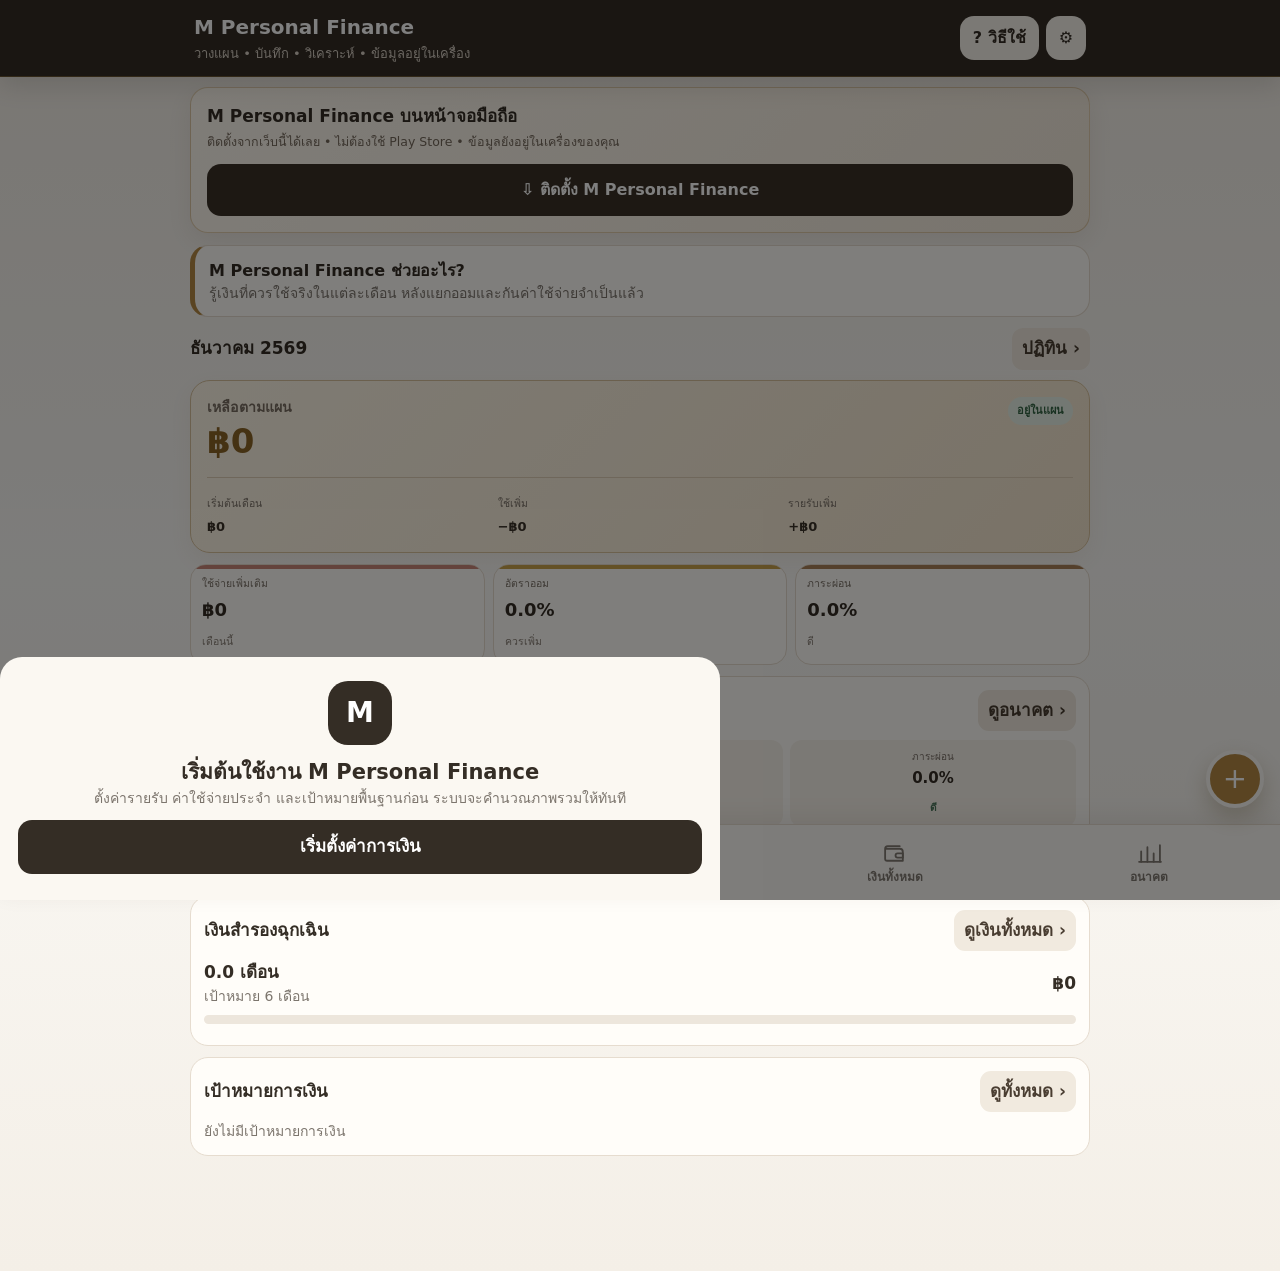
==== commit 3cfff935: "Load clean history and date interaction module" ====
--- a/index.html
+++ b/index.html
@@ -1,4 +1,4 @@
-<!doctype html><html lang="th"><head><meta charset="utf-8"><meta name="viewport" content="width=device-width,initial-scale=1,viewport-fit=cover"><meta name="theme-color" content="#342d25"><meta name="apple-mobile-web-app-capable" content="yes"><meta name="apple-mobile-web-app-title" content="M Personal Finance"><link rel="manifest" href="manifest.webmanifest"><link rel="stylesheet" href="clean.css?v=4"><title>M Personal Finance</title></head><body>
+<!doctype html><html lang="th"><head><meta charset="utf-8"><meta name="viewport" content="width=device-width,initial-scale=1,viewport-fit=cover"><meta name="theme-color" content="#342d25"><meta name="apple-mobile-web-app-capable" content="yes"><meta name="apple-mobile-web-app-title" content="M Personal Finance"><link rel="manifest" href="manifest.webmanifest"><link rel="stylesheet" href="clean.css?v=5"><title>M Personal Finance</title></head><body>
 <header><div class="top"><div class="brand"><b>M Personal Finance</b><small>วางแผน • บันทึก • วิเคราะห์ • ข้อมูลอยู่ในเครื่อง</small></div><div class="head-actions"><button class="icon-btn" id="guideBtn">? วิธีใช้</button><button class="icon-btn" id="settingsBtn">⚙</button></div></div></header>
 <main>
 <section id="dash" class="page on"><div id="mpfInstallCard" class="install-card"><div class="mpf-install-title">M Personal Finance บนหน้าจอมือถือ</div><div class="mpf-install-sub">ติดตั้งจากเว็บนี้ได้เลย • ไม่ต้องใช้ Play Store • ข้อมูลยังอยู่ในเครื่องของคุณ</div><button id="mpfInstallBtn"><span>⇩</span> ติดตั้ง M Personal Finance</button><div id="mpfInstallHelp"></div></div><div id="dashV2"></div></section>
@@ -14,4 +14,4 @@
 <div id="mpfGoalModal" class="modal"><div class="sheet"><div class="modal-head"><div><h2 id="goalModalTitle">เพิ่มเป้าหมายการเงิน</h2><div class="sub">ตัวเลขจะแสดง , หลักพันอัตโนมัติ</div></div><button class="btn soft" data-close="mpfGoalModal">ปิด</button></div><label>ชื่อเป้าหมาย<input id="mpfGoalName"></label><label>ยอดเป้าหมาย (บาท)<input id="mpfGoalTarget" class="money"></label><label>มีเงินสำหรับเป้าหมายนี้แล้ว (บาท)<input id="mpfGoalCurrent" class="money"></label><button id="saveGoalBtn" class="btn dark save-wide">บันทึก</button></div></div>
 <div id="calcModal" class="modal calc-modal"><div class="sheet"><div class="modal-head"><h2>เครื่องคิดเลข</h2><button class="btn soft" data-close="calcModal">ปิด</button></div><div id="calcDisplay" class="calc-display">0</div><div id="calcResult" class="calc-result"></div><div id="calcKeys" class="calc-keys"></div></div></div>
 <div id="mpfFirstStart" class="modal"><div class="sheet first-sheet"><div class="welcome-icon">M</div><h2>เริ่มต้นใช้งาน M Personal Finance</h2><div class="sub">ตั้งค่ารายรับ ค่าใช้จ่ายประจำ และเป้าหมายพื้นฐานก่อน ระบบจะคำนวณภาพรวมให้ทันที</div><button id="firstStartSettingsBtn" class="btn dark save-wide">เริ่มตั้งค่าการเงิน</button></div></div>
-<script>document.getElementById('calcKeys').innerHTML=['C','⌫','÷','×','7','8','9','-','4','5','6','+','1','2','3','.','0','00','(',')','='].map(k=>`<button class="calc-key ${/[÷×+\-]/.test(k)?'op':''} ${k==='='?'equal':''}" data-key="${k}">${k}</button>`).join('')+'<button class="calc-key calc-use" data-key="use">ใช้ยอดนี้</button>';</script><script src="clean-app.js?v=4"></script></body></html>+<script>document.getElementById('calcKeys').innerHTML=['C','⌫','÷','×','7','8','9','-','4','5','6','+','1','2','3','.','0','00','(',')','='].map(k=>`<button class="calc-key ${/[÷×+\-]/.test(k)?'op':''} ${k==='='?'equal':''}" data-key="${k}">${k}</button>`).join('')+'<button class="calc-key calc-use" data-key="use">ใช้ยอดนี้</button>';</script><script src="clean-app.js?v=5"></script><script src="clean-history.js?v=5"></script></body></html>
--- a/clean.css
+++ b/clean.css
@@ -1,45 +1 @@
-:root{--ink:#342d25;--gold:#b58a45;--bg:#f6f1e9;--paper:#fffdf9;--line:#e5dccf;--muted:#7c756d;--red:#9b4c46;--green:#4e755d;--soft:#f1eadf}
-*{box-sizing:border-box}
-html{background:var(--bg);font-size:17px}
-body{margin:0;background:linear-gradient(180deg,#f4efe7 0,#fbfaf7 45%,#f4efe7 100%);font-family:system-ui,-apple-system,"Segoe UI",Tahoma,sans-serif;color:var(--ink);padding-bottom:94px;line-height:1.5}
-button,input,select{font:inherit}button{cursor:pointer}
-header{position:sticky;top:0;z-index:40;background:var(--ink);color:#fff;border-bottom:1px solid #b58a4566;box-shadow:0 8px 24px rgba(52,45,37,.14)}
-.top{max-width:920px;margin:auto;padding:12px 14px;display:flex;align-items:center;justify-content:space-between;gap:10px}
-.brand b{font-size:20px}.brand small{display:block;color:#d9d0c5;margin-top:2px;font-size:13px}
-.head-actions{display:flex;gap:7px}.icon-btn,.btn{border:0;border-radius:14px;padding:10px 13px;font-weight:800;font-size:16px}.icon-btn{background:#f8f3eb;color:var(--ink)}
-.btn.gold{background:var(--gold);color:#fff}.btn.dark{background:var(--ink);color:#fff}.btn.soft{background:var(--soft);color:var(--ink)}.btn.danger{background:#f5e7e5;color:var(--red)}
-main{max-width:920px;margin:auto;padding:12px}.page{display:none}.page.on{display:block}
-.card{background:var(--paper);border:1px solid var(--line);border-radius:21px;padding:14px;margin-bottom:12px;box-shadow:0 10px 26px rgba(89,74,56,.06)}
-h2,h3{margin:0;color:var(--ink)}h2{font-size:21px}h3{font-size:18px}.sub{font-size:14px;line-height:1.5;color:var(--muted)}
-.section-head,.row,.modal-head{display:flex;align-items:center;justify-content:space-between;gap:10px}.section-head{margin-bottom:10px}.row{padding:8px 0;border-bottom:1px dashed #eee6dd;font-size:16px}.row:last-child{border-bottom:0}.row b{font-size:16px}
-.grid{display:grid;gap:10px}.g2{grid-template-columns:repeat(2,minmax(0,1fr))}.g3{grid-template-columns:repeat(3,minmax(0,1fr))}
-.kpi{padding:14px}.kpi small{color:var(--muted);font-size:14px}.kpi strong{display:block;font-size:24px;margin-top:5px}
-.health-grid{display:grid;grid-template-columns:repeat(3,1fr);gap:8px}.health-box{background:#faf6ef;border:1px solid var(--line);border-radius:16px;padding:10px}.health-box strong{display:block;font-size:20px}
-.status-good{color:var(--green)}.status-warn{color:#9a6b24}.status-bad{color:var(--red)}
-.progress{height:9px;background:#ede6dc;border-radius:999px;overflow:hidden}.progress>i{display:block;height:100%;background:var(--gold);border-radius:inherit}
-.install-card{background:linear-gradient(135deg,#fffaf1,#f3eadc);border-color:#d9c39f}.install-card .btn{width:100%;margin-top:10px}.install-help{display:none;margin-top:10px;padding:11px;background:#fff;border:1px solid #e2d4bd;border-radius:12px;font-size:14px;line-height:1.55}.install-help.show{display:block}
-label{display:block;font-weight:750;font-size:14px;margin-top:9px}input,select{width:100%;min-height:50px;margin-top:5px;border:1px solid #d9cfc2;border-radius:14px;background:#fffdf9;color:var(--ink);padding:10px 12px;font-size:17px}input:focus,select:focus{outline:0;border-color:var(--gold);box-shadow:0 0 0 3px rgba(181,138,69,.13)}.money{text-align:right}
-.tabs{position:fixed;left:0;right:0;bottom:0;z-index:50;display:grid;grid-template-columns:repeat(5,1fr);gap:3px;background:rgba(252,250,246,.985);border-top:1px solid var(--line);box-shadow:0 -7px 22px rgba(63,52,41,.08);padding:7px 5px calc(7px + env(safe-area-inset-bottom));min-height:76px}
-.tabs button{border:0;background:transparent;color:#827b73;border-radius:15px;padding:5px 2px;font-size:12px;font-weight:800;line-height:1.15}
-.tabs button.on{background:#eee5d8;color:var(--ink)}
-.tabs button>span{display:flex;height:29px;align-items:center;justify-content:center;font-size:27px;line-height:1;margin-bottom:2px;color:inherit}
-.tabs svg{display:block;width:25px;height:25px;margin:auto}
-.fab{position:fixed;right:16px;bottom:92px;z-index:55;width:58px;height:58px;border-radius:50%;border:4px solid #fcfaf6;background:var(--gold);color:#fff;font-size:29px;box-shadow:0 10px 22px rgba(101,74,27,.24)}
-.cat-strip{display:flex;gap:12px;overflow-x:auto;padding:9px 1px 14px;scrollbar-width:none;align-items:stretch}.cat-strip::-webkit-scrollbar{display:none}
-.cat-chip{flex:0 0 82px;width:82px;min-width:82px;max-width:82px;min-height:100px;border:0;background:transparent;border-radius:14px;padding:8px 4px 7px;text-align:center;color:#5e5750;font-size:14px;font-weight:700;white-space:normal;line-height:1.2;box-shadow:none}
-.cat-chip .ico{width:52px;height:52px;min-width:52px;min-height:52px;border-radius:0;background:transparent;color:#8a672f;display:flex;align-items:center;justify-content:center;margin:0 auto 5px;font-size:34px;line-height:1}
-.cat-chip .ico svg{width:36px;height:36px;stroke-width:1.75}
-.cat-chip.on{border-color:transparent;background:#f4ead9;color:var(--ink);box-shadow:inset 0 -3px 0 var(--gold)}
-.type-row{display:grid;grid-template-columns:1fr 1fr;gap:8px}.amount-line{display:flex;align-items:center;justify-content:space-between;margin-top:12px}.amount-line label{margin:0}.amount-input{font-size:28px;font-weight:850;height:62px}.save-wide{width:100%;height:54px;margin-top:11px;font-size:17px}
-.item{border:1px solid var(--line);border-radius:17px;padding:11px;margin-top:8px;background:#fffdfa}.item-actions{display:flex;gap:6px;flex-wrap:wrap}.fold{border:0;background:var(--soft);color:var(--ink);border-radius:12px;padding:8px 11px;font-weight:800;font-size:15px}.fold-body[hidden]{display:none}
-.hist-tabs{display:grid;grid-template-columns:repeat(3,1fr);gap:6px;margin-bottom:10px}.hist-tabs button{border:0;border-radius:12px;padding:9px;background:var(--soft);font-weight:800}.hist-tabs button.on{background:var(--ink);color:#fff}
-.calendar-grid{display:grid;grid-template-columns:repeat(7,1fr);gap:4px}.cal-day{min-height:42px;border:1px solid var(--line);border-radius:9px;padding:4px;font-size:10px;background:#fff}.cal-day b{font-size:11px}
-.bar-list{display:grid;gap:8px}.bar-row{display:grid;grid-template-columns:92px 1fr 70px;gap:7px;align-items:center;font-size:12px}.bar-track{height:10px;background:#ede6dc;border-radius:99px;overflow:hidden}.bar-fill{height:100%;background:var(--gold)}
-.donut-wrap{display:flex;gap:14px;align-items:center}.donut{width:108px;height:108px;border-radius:50%;position:relative;flex:0 0 auto}.donut:after{content:"";position:absolute;inset:21px;background:var(--paper);border-radius:50%}.legend{font-size:12px;line-height:1.7}
-.pv-bars{display:grid;gap:10px}.pv-bar{height:13px;background:#ede6dc;border-radius:99px;overflow:hidden}.pv-bar>i{display:block;height:100%;background:var(--gold)}
-.modal{position:fixed;inset:0;z-index:100;background:rgba(0,0,0,.5);display:none;align-items:flex-end}.modal.on{display:flex}.sheet{width:min(720px,100%);max-height:92vh;overflow:auto;background:#fbf8f2;border-radius:22px 22px 0 0;padding:0 15px 18px}.modal-head{position:sticky;top:0;z-index:3;background:#fbf8f2;padding:14px 0 11px;border-bottom:1px solid var(--line)}
-.settings-section{border:1px solid var(--line);border-radius:17px;padding:12px;margin-top:11px;background:#fffdf9}.settings-two{display:grid;grid-template-columns:1fr 1fr;gap:8px}.backup-actions{display:grid;grid-template-columns:1fr 1fr;gap:8px;margin-top:10px}.notice{background:#f8f0df;color:#76591e;border:1px solid #e7d4ad;border-radius:13px;padding:10px;font-size:14px;line-height:1.5}.ok{background:#edf2ee;color:#45624f;border:1px solid #d9e7dc}
-.calc-modal{z-index:120}.calc-display{min-height:64px;border:1px solid #d9cec0;background:#fffdf9;border-radius:14px;padding:12px 14px;text-align:right;font-size:26px;font-weight:850;margin-top:10px}.calc-result{text-align:right;color:#8a672f;font-weight:800;min-height:24px;margin:4px}.calc-keys{display:grid;grid-template-columns:repeat(4,1fr);gap:8px;margin-top:8px}.calc-key{min-height:50px;border:0;border-radius:13px;background:var(--soft);font-size:18px;font-weight:850}.calc-key.op{background:#eadcc7}.calc-key.equal{background:var(--ink);color:#fff}.calc-use{grid-column:1/-1;background:var(--gold);color:#fff}
-.toast{position:fixed;left:50%;bottom:104px;transform:translateX(-50%);z-index:150;background:#e9f5e8;color:#29633b;border:1px solid #cfe6d0;border-radius:14px;padding:10px 15px;font-weight:800;box-shadow:0 7px 24px #0002;white-space:nowrap}
-@media(max-width:650px){.brand small{display:none}.health-grid{grid-template-columns:1fr}.g3{grid-template-columns:1fr 1fr}main{padding:10px}.card{border-radius:18px}html{font-size:16.5px}.cat-chip{flex-basis:78px;width:78px;min-width:78px;max-width:78px}.cat-chip .ico{width:50px;height:50px;min-width:50px;min-height:50px;font-size:33px}.cat-chip .ico svg{width:34px;height:34px}}
-@media(max-width:480px){.g2,.settings-two,.backup-actions{grid-template-columns:1fr}.bar-row{grid-template-columns:78px 1fr 62px}.top{padding:10px}.icon-btn{padding:9px 10px}.card{border-radius:18px}}
+:root{--ink:#342d25;--gold:#b58a45;--bg:#f6f1e9;--paper:#fffdf9;--line:#e5dccf;--muted:#7c756d;--red:#9b4c46;--green:#4e755d;--soft:#f1eadf}*{box-sizing:border-box}html{background:var(--bg);font-size:17px}body{margin:0;background:linear-gradient(180deg,#f4efe7 0,#fbfaf7 45%,#f4efe7 100%);font-family:system-ui,-apple-system,"Segoe UI",Tahoma,sans-serif;color:var(--ink);padding-bottom:94px;line-height:1.5}button,input,select{font:inherit}button{cursor:pointer}header{position:sticky;top:0;z-index:40;background:var(--ink);color:#fff;border-bottom:1px solid #b58a4566;box-shadow:0 8px 24px rgba(52,45,37,.14)}.top{max-width:920px;margin:auto;padding:12px 14px;display:flex;align-items:center;justify-content:space-between;gap:10px}.brand b{font-size:20px}.brand small{display:block;color:#d9d0c5;margin-top:2px;font-size:13px}.head-actions{display:flex;gap:7px}.icon-btn,.btn{border:0;border-radius:14px;padding:10px 13px;font-weight:800;font-size:16px}.icon-btn{background:#f8f3eb;color:var(--ink)}.btn.gold{background:var(--gold);color:#fff}.btn.dark{background:var(--ink);color:#fff}.btn.soft{background:var(--soft);color:var(--ink)}.btn.danger{background:#f5e7e5;color:var(--red)}main{max-width:920px;margin:auto;padding:10px}.page{display:none}.page.on{display:block}.card{background:var(--paper);border:1px solid var(--line);border-radius:18px;padding:14px;margin-bottom:12px;box-shadow:0 10px 26px rgba(89,74,56,.06)}h2,h3{margin:0;color:var(--ink)}h2{font-size:21px}h3{font-size:18px}.sub{font-size:14px;line-height:1.5;color:var(--muted)}.section-head,.row,.modal-head{display:flex;align-items:center;justify-content:space-between;gap:10px}.section-head{margin-bottom:10px}.row{padding:8px 0;border-bottom:1px dashed #eee6dd;font-size:16px}.row:last-child{border-bottom:0}.grid{display:grid;gap:10px}.g2{grid-template-columns:repeat(2,minmax(0,1fr))}.status-good{color:var(--green)}.status-bad{color:var(--red)}label{display:block;font-weight:750;font-size:14px;margin-top:9px}input,select{width:100%;min-height:50px;margin-top:5px;border:1px solid #d9cfc2;border-radius:14px;background:#fffdf9;color:var(--ink);padding:10px 12px;font-size:17px}input:focus,select:focus{outline:0;border-color:var(--gold);box-shadow:0 0 0 3px rgba(181,138,69,.13)}.money{text-align:right}.offscreen{position:absolute!important;left:-9999px!important;width:1px!important;height:1px!important;opacity:0!important}.item{border:1px solid var(--line);border-radius:17px;padding:11px;margin-top:8px;background:#fffdfa}.item-actions{display:flex;gap:6px;justify-content:flex-end;margin-top:5px}.empty{padding:14px 0;text-align:center}.notice{background:#f8f0df;color:#76591e;border:1px solid #e7d4ad;border-radius:13px;padding:10px;font-size:14px;line-height:1.5}.notice.ok{background:#edf2ee;color:#45624f;border-color:#d9e7dc}.save-wide{width:100%;min-height:54px;margin-top:11px;font-size:17px}.tx-right{text-align:right}.tx-del{display:block;margin:6px 0 0 auto;padding:6px 9px;font-size:12px}.tabs{position:fixed;left:0;right:0;bottom:0;z-index:50;display:grid;grid-template-columns:repeat(5,1fr);gap:3px;background:rgba(252,250,246,.985);border-top:1px solid var(--line);box-shadow:0 -7px 22px rgba(63,52,41,.08);padding:7px 5px calc(7px + env(safe-area-inset-bottom));min-height:76px}.tabs button{border:0;background:transparent;color:#827b73;border-radius:15px;padding:5px 2px;font-size:12px;font-weight:800;line-height:1.15}.tabs button.on{background:#eee5d8;color:var(--ink)}.nav-ico{display:flex;height:29px;align-items:center;justify-content:center;margin-bottom:2px}.nav-ico svg{width:25px;height:25px}.fab{position:fixed;right:16px;bottom:92px;z-index:55;width:58px;height:58px;border-radius:50%;border:4px solid #fcfaf6;background:var(--gold);color:#fff;font-size:29px;box-shadow:0 10px 22px rgba(101,74,27,.24)}.install-card{background:linear-gradient(135deg,#fffaf1,#f3eadc);border:1px solid rgba(177,132,60,.35);border-radius:18px;padding:16px;margin:0 0 12px;box-shadow:0 8px 24px rgba(74,56,38,.08)}.mpf-install-title{font-weight:900;font-size:17px;margin-bottom:4px}.mpf-install-sub{font-size:12.5px;color:#74685b;margin-bottom:12px}.install-card button{width:100%;border:0;border-radius:14px;padding:14px 16px;font-size:16px;font-weight:900;background:#3b3127;color:#fff}.install-card #mpfInstallHelp{display:none;margin-top:10px;padding:12px;border-radius:12px;background:#fff;border:1px solid rgba(177,132,60,.25);font-size:12.5px}.install-card #mpfInstallHelp.show{display:block}.dv2-purpose{background:#fffdf9;border:1px solid #e6dccf;border-left:5px solid #b58a45;border-radius:18px;padding:12px 14px;margin-bottom:11px}.dv2-purpose b{font-size:16px}.dv2-month{display:flex;align-items:center;justify-content:space-between;gap:8px;margin-bottom:10px}.dv2-month b{font-size:17px}.dv2-month button,.dv2-link{border:0;background:#f1eadf;color:#493d31;border-radius:11px;padding:8px 10px;font-weight:800}.dv2-hero{background:linear-gradient(135deg,#fff8e9,#f4e6cf);border:1px solid #d8c29d;border-radius:20px;padding:16px;margin-bottom:11px;box-shadow:0 8px 22px #8a6a3512}.dv2-hero-top{display:flex;justify-content:space-between;align-items:flex-start;gap:8px}.dv2-hero small{display:block;color:#786d61;font-weight:700}.dv2-hero strong{display:block;font-size:34px;color:#8b6427;line-height:1.1;margin:5px 0}.dv2-pill{padding:6px 9px;border-radius:999px;font-size:11px;font-weight:900;background:#eee4d6;color:#6b5841}.dv2-pill.good{background:#e7f2e8;color:#356545}.dv2-pill.warn{background:#f8edd6;color:#8b6327}.dv2-pill.bad{background:#f6dfdc;color:#8a3f37}.dv2-hero-meta{display:grid;grid-template-columns:repeat(3,1fr);gap:6px;margin-top:12px;padding-top:11px;border-top:1px solid #dfcfb8}.dv2-hero-meta span{font-size:10.5px;color:#7c7369}.dv2-hero-meta b{display:block;font-size:13px;color:#3b3229;margin-top:2px}.dv2-kpis{display:grid;grid-template-columns:repeat(3,1fr);gap:8px;margin-bottom:11px}.dv2-kpi{background:#fffdf9;border:1px solid #e6dccf;border-radius:16px;padding:11px;position:relative;overflow:hidden}.dv2-kpi:before{content:"";position:absolute;left:0;top:0;right:0;height:4px;background:#c8a24d}.dv2-kpi:first-child:before{background:#c98779}.dv2-kpi:last-child:before{background:#aa8258}.dv2-kpi small{display:block;color:#7c7369;font-size:10.5px}.dv2-kpi b{display:block;font-size:18px;margin:4px 0}.dv2-kpi em{font-style:normal;font-size:10.5px;color:#8a8178}.dv2-sec{background:#fffdf9;border:1px solid #e6dccf;border-radius:18px;padding:13px;margin-bottom:11px}.dv2-head{display:flex;justify-content:space-between;align-items:center;gap:8px;margin-bottom:9px}.dv2-head b{font-size:17px}.dv2-health{display:grid;grid-template-columns:repeat(3,1fr);gap:7px}.dv2-health>div{background:#f8f3eb;border-radius:12px;padding:9px;text-align:center}.dv2-health small{display:block;color:#7a7168;font-size:10px}.dv2-health b{display:block;font-size:15px;margin:3px 0}.dv2-status{font-size:10px;font-weight:800}.dv2-status.good{color:#49745a}.dv2-status.warn{color:#9a6b26}.dv2-status.bad{color:#93453e}.dv2-alert{margin-top:9px;border-radius:12px;padding:9px 10px;font-size:11.5px;line-height:1.45;background:#f8f0df;color:#725628}.dv2-alert.bad{background:#f7e4e1;color:#853e37}.dv2-row{display:flex;justify-content:space-between;gap:10px;align-items:center}.dv2-progress{height:9px;background:#ede6dc;border-radius:999px;overflow:hidden;margin:8px 0}.dv2-progress i{display:block;height:100%;background:#b58a45}.dv2-goal-name{font-weight:850}.dv2-goal-meta{font-size:11px;color:#82796f;margin-top:3px}.goal-row+.goal-row{margin-top:11px}.qe-card>h2{margin-bottom:2px}.qe-sub{font-size:12px;color:#8a8178;margin-bottom:13px}.qe-type-row{display:grid;grid-template-columns:1fr 1fr;gap:8px}.qe-amount-label{display:flex;justify-content:space-between;align-items:center;font-weight:850;margin:13px 0 6px}.qe-calc-btn{border:1px solid #e4d9ca;background:#f1eadf;color:#342d25;border-radius:12px;padding:8px 11px;font-size:13px;font-weight:850}.amount-input{font-size:28px;font-weight:850;padding:14px 16px;height:62px}.qe-date-label,.qe-note-label{font-weight:850}.qe-save{width:100%;height:54px;font-size:18px;border-radius:13px;margin-top:11px}.qe-month-head{display:flex;align-items:center;justify-content:space-between;gap:8px}.qe-month-fold{border:0;background:#f1eadf;color:#342d25;border-radius:12px;padding:9px 12px;font-weight:800}.quick-filters{display:grid;grid-template-columns:1.1fr .9fr 1fr;gap:8px;margin:10px 0}.cat-strip{display:flex;gap:12px;overflow-x:auto;padding:9px 1px 14px;scrollbar-width:none}.cat-chip{flex:0 0 82px;width:82px;min-height:100px;border:0;background:transparent;border-radius:14px;padding:8px 4px 7px;color:#5e5750;font-size:14px;font-weight:700;white-space:normal}.cat-chip .ico{width:52px;height:52px;color:#8a672f;display:flex;align-items:center;justify-content:center;margin:0 auto 5px}.cat-chip .ico svg{width:36px;height:36px}.cat-chip.on{background:#f4ead9;color:#342d25;box-shadow:inset 0 -3px 0 #b58a45}#histCalTabs{display:grid;grid-template-columns:1fr 1fr;gap:7px;margin:0 0 12px;padding:5px;background:#f1eadf;border-radius:16px}#histCalTabs button{border:0;border-radius:12px;padding:10px;font-weight:800;background:transparent;color:#756d64}#histCalTabs button.on{background:#fffdf9;color:#342d25;box-shadow:0 2px 8px #594a3814}.hc-head{display:flex;align-items:center;justify-content:space-between;gap:8px;margin-bottom:10px}.hc-head button{width:42px;height:42px;border:0;border-radius:12px;background:#f1eadf;color:#342d25;font-size:22px}.hc-head b{font-size:19px}.hc-total{padding:10px 12px;margin-bottom:12px;background:#f8f0df;border:1px solid #ead8b5;border-radius:14px;display:flex;justify-content:space-between;align-items:center;color:#755a2a}.hc-week,.hc-grid{display:grid;grid-template-columns:repeat(7,minmax(0,1fr))}.hc-week div{text-align:center;color:#8a8178;font-size:12px;font-weight:800;padding:5px 0}.hc-day{min-height:67px;border:0;background:transparent;padding:5px 2px;border-radius:12px;text-align:center;color:#342d25}.hc-num{display:block;font-weight:800;font-size:14px}.hc-amt{display:block;margin-top:5px;color:#9b4c46;font-size:10.5px;font-weight:800;white-space:nowrap;overflow:hidden;text-overflow:ellipsis}.hc-dot{display:block;width:4px;height:4px;border-radius:50%;background:#b58a45;margin:3px auto 0}.hc-detail{margin-top:12px;padding-top:11px;border-top:1px solid #eee6dd}.hc-detail-head{display:flex;justify-content:space-between;align-items:end;margin-bottom:5px}.donut-wrap{display:grid;grid-template-columns:minmax(150px,190px) 1fr;gap:14px;align-items:center;margin-top:12px}.hist-donut{width:180px;height:180px;border-radius:50%;margin:auto;position:relative;background:#e5e7eb}.hist-donut-hole{position:absolute;inset:35px;background:#fffdf9;border-radius:50%;display:flex;align-items:center;justify-content:center;text-align:center}.legend-row{display:grid;grid-template-columns:14px 1fr auto;gap:8px;align-items:center;padding:6px 0}.legend-dot{width:11px;height:11px;border-radius:50%}.top3{margin-top:12px;border-top:1px dashed #e5e7eb;padding-top:8px}.trend-wrap{overflow-x:auto;margin-top:12px}.trend-bars{height:240px;min-width:650px;display:grid;grid-template-columns:repeat(12,1fr);gap:8px;align-items:end;padding:10px}.trend-col{height:100%;display:flex;flex-direction:column;justify-content:flex-end;align-items:center}.trend-col i{display:block;width:min(30px,65%);background:#b58a45;border-radius:7px 7px 2px 2px}.trend-col span,.trend-col small{font-size:10px;color:#70685f}.pv-net{background:linear-gradient(135deg,#fffdf9,#f6eddf);border:1px solid #e4d7c4;border-radius:17px;padding:15px;margin-bottom:12px}.pv-net small{display:block;color:#746b61;font-weight:700}.pv-net strong{display:block;color:#8b6427;font-size:30px;line-height:1.15;margin:5px 0 11px}.pv-two{display:grid;grid-template-columns:1fr 1fr;gap:8px}.pv-mini{border-top:1px solid #e8dfd4;padding-top:9px}.pv-mini span{display:block;color:#756c62;font-size:12px}.pv-mini b{display:block;font-size:17px;margin-top:3px}.pv-mini.debt b{color:#7b3932}.pv-title{font-weight:900;font-size:18px;margin:2px 0 10px}.pv-bars{height:174px;display:grid;grid-template-columns:repeat(3,1fr);gap:14px;align-items:end;padding:12px 8px 0;border-bottom:1px solid #cfc4b6}.pv-col{height:100%;display:flex;flex-direction:column;justify-content:flex-end;align-items:center}.pv-val{font-weight:900;font-size:12px;margin-bottom:5px}.pv-bar{width:70%;min-height:5px;border-radius:9px 9px 0 0;overflow:hidden;display:flex;flex-direction:column-reverse}.pv-bar.asset{background:#e6c77e}.pv-bar.debt{background:#7b4037}.pv-bar.net{background:#b58a45}.pv-seg.cash,.pv-dot.cash{background:#f3dfaa}.pv-seg.invest,.pv-dot.invest{background:#d9b45d}.pv-seg.personal,.pv-dot.personal{background:#b88936}.pv-seg.short,.pv-dot.short{background:#b87862}.pv-seg.long,.pv-dot.long{background:#7b4037}.pv-dot.net{background:#b58a45}.pv-lbl{font-size:12px;font-weight:800;margin-top:6px}.pv-legend{display:grid;grid-template-columns:1fr 1fr;gap:7px 12px;margin-top:13px}.pv-leg{display:flex;align-items:center;justify-content:space-between;gap:7px;font-size:11.5px;color:#655d54}.pv-leg span:first-child{display:flex;align-items:center;gap:6px}.pv-dot{width:9px;height:9px;border-radius:50%;flex:0 0 9px}.pv-note{font-size:11px;color:#8a8177;margin-top:9px}.pv-actions-title{font-size:17px;font-weight:900;margin:15px 0 9px}.pv-actions{display:grid;grid-template-columns:1fr 1fr;gap:9px}.pv-actions .btn{min-height:54px}#whatIfCard>.sub{margin-bottom:9px}.what-result{background:#fffdf9;border:1px solid #e5dccf;border-radius:16px;padding:11px;margin-top:9px}.modal{position:fixed;inset:0;z-index:100;background:rgba(0,0,0,.5);display:none;align-items:flex-end}.modal.on{display:flex}.sheet{width:min(720px,100%);max-height:92vh;overflow:auto;background:#fbf8f2;border-radius:22px 22px 0 0;padding:0 14px 20px}.modal-head{position:sticky;top:0;z-index:3;background:#fbf8f2f7;padding:12px 0 11px;border-bottom:1px solid var(--line);margin-bottom:12px}.sf-title-sub{font-size:12.5px;color:#7e756b}.sf-close{background:#fffaf1!important;color:#8a672f!important;border:1px solid #c9a35f!important;min-width:76px;min-height:45px}.sf-basic{background:#fffdf9;border:1px solid #e5dccf;border-radius:18px;padding:12px;margin-bottom:10px}.sf-basic-title{font-size:17px;font-weight:900;margin-bottom:9px}.sf-basic label:not(.name-label){display:grid;grid-template-columns:minmax(0,1fr) minmax(112px,38%);gap:9px;align-items:center}.sf-basic label:not(.name-label) input{margin:0;text-align:right}.sf-info{margin-top:8px;background:#f5f0e7;border-radius:12px;padding:8px 10px;font-size:12px;color:#746b61}.sf-head{display:flex;align-items:center;gap:8px;min-height:50px}.sf-head>div{flex:1}.sf-section-sub{display:block;font-size:11.5px;color:#857c72;font-weight:500;margin-top:3px}.sf-toggle{white-space:nowrap;min-width:86px}.sf-backup-card{background:#fffdf9;border:1px solid #e5dccf;border-radius:17px;padding:12px;margin:10px 0}.sf-backup-title{font-size:16.5px;font-weight:900;margin-bottom:9px}.sf-backup-row{display:grid;grid-template-columns:1fr 1fr;gap:8px}.restore-label{margin:0;display:flex;align-items:center;justify-content:center;text-align:center}.restore-label input{display:none}.sf-backup-note{font-size:11.5px;color:#82796f;line-height:1.4;margin-top:8px}.sf-save-primary{width:100%;min-height:54px;margin-top:10px;font-size:17px}.calc-modal{z-index:120}.calc-display{min-height:64px;border:1px solid #d9cec0;background:#fffdf9;border-radius:14px;padding:12px 14px;text-align:right;font-size:26px;font-weight:850}.calc-result{text-align:right;color:#8a672f;font-weight:800;min-height:24px;margin:4px}.calc-keys{display:grid;grid-template-columns:repeat(4,1fr);gap:8px;margin-top:8px}.calc-key{min-height:50px;border:0;border-radius:13px;background:var(--soft);font-size:18px;font-weight:850}.calc-key.op{background:#eadcc7}.calc-key.equal{background:var(--ink);color:#fff}.calc-use{grid-column:1/-1;background:var(--gold);color:#fff}.first-sheet{text-align:center;padding:24px 18px 26px}.welcome-icon{width:64px;height:64px;border-radius:20px;background:#342d25;color:#fff;display:grid;place-items:center;margin:0 auto 12px;font-size:28px;font-weight:900}.toast{position:fixed;left:50%;bottom:104px;transform:translateX(-50%);z-index:150;background:#e9f5e8;color:#29633b;border:1px solid #cfe6d0;border-radius:14px;padding:10px 15px;font-weight:800;box-shadow:0 7px 24px #0002;white-space:nowrap}@media(max-width:650px){.brand small{display:none}.g2{grid-template-columns:1fr}.quick-filters{grid-template-columns:1fr 1fr}.quick-filters label:first-child{grid-column:1/-1}.donut-wrap{grid-template-columns:1fr}.cat-chip{flex-basis:78px;width:78px}.cat-chip .ico{width:50px;height:50px}.cat-chip .ico svg{width:34px;height:34px}}@media(max-width:420px){.top{padding:10px}.icon-btn{padding:9px 10px}.dv2-hero strong{font-size:30px}.dv2-kpis,.dv2-health{gap:5px}.dv2-kpi{padding:9px 7px}.dv2-kpi b{font-size:16px}.sf-basic label:not(.name-label){grid-template-columns:minmax(0,1fr) 118px;font-size:13px}.sf-backup-row{grid-template-columns:1fr 1fr}}
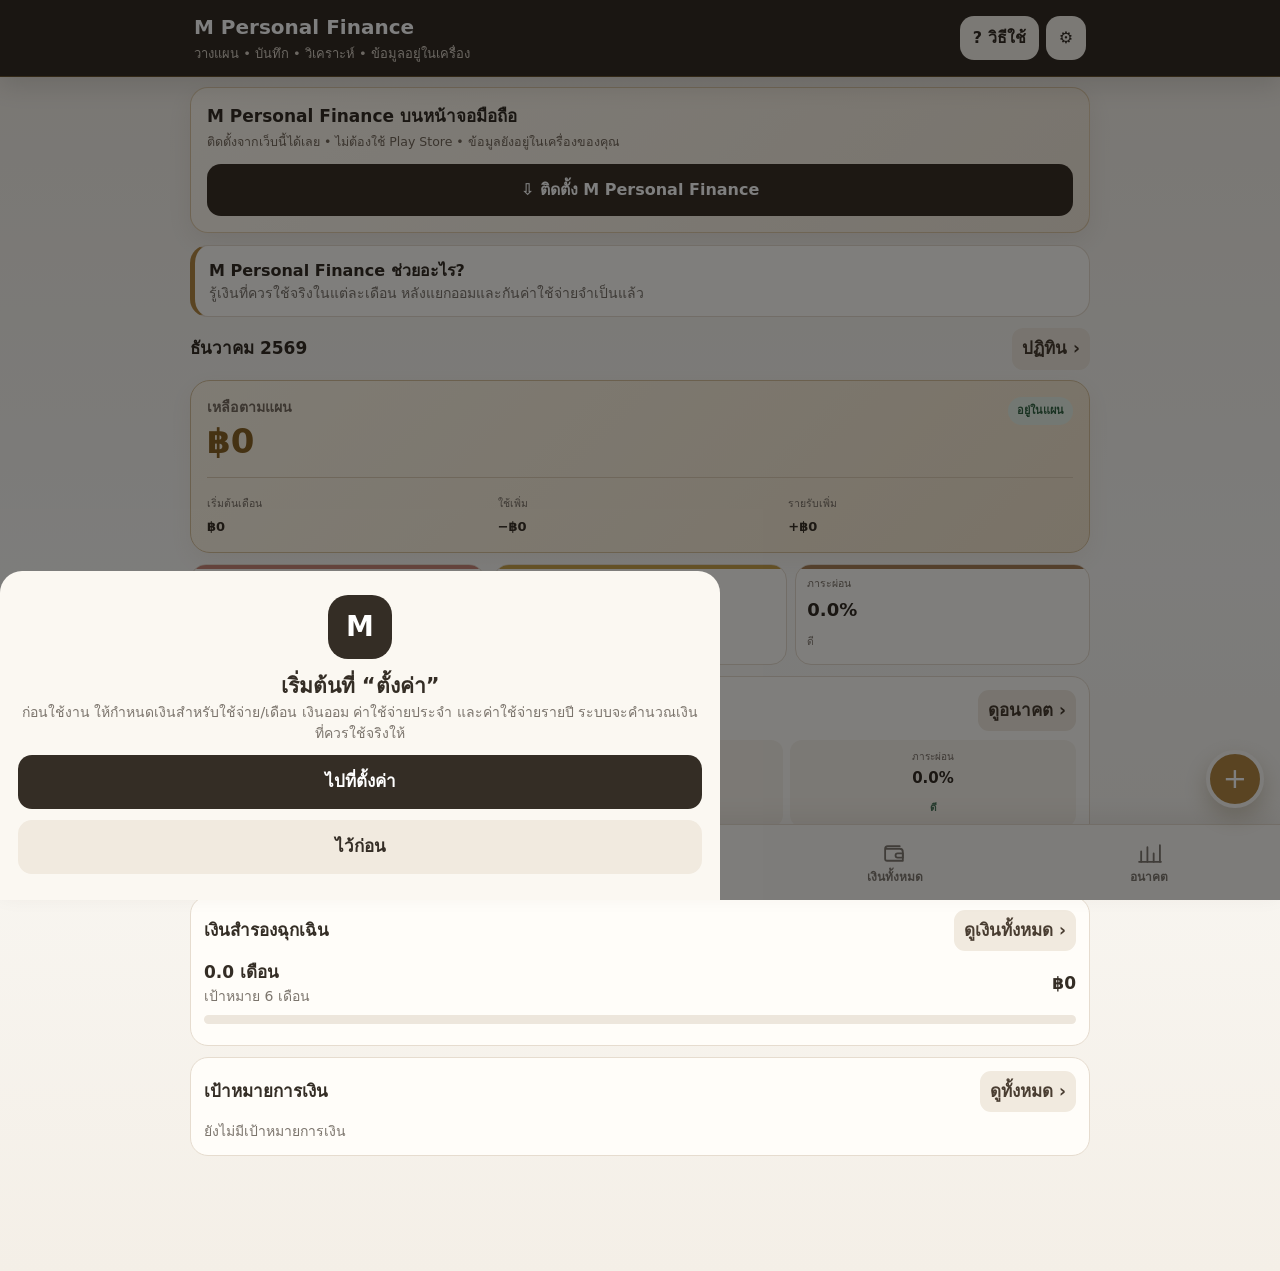
==== commit 471859cb: "Load consolidated clean parity layer" ====
--- a/index.html
+++ b/index.html
@@ -1,17 +1,17 @@
-<!doctype html><html lang="th"><head><meta charset="utf-8"><meta name="viewport" content="width=device-width,initial-scale=1,viewport-fit=cover"><meta name="theme-color" content="#342d25"><meta name="apple-mobile-web-app-capable" content="yes"><meta name="apple-mobile-web-app-title" content="M Personal Finance"><link rel="manifest" href="manifest.webmanifest"><link rel="stylesheet" href="clean.css?v=5"><title>M Personal Finance</title></head><body>
+<!doctype html><html lang="th"><head><meta charset="utf-8"><meta name="viewport" content="width=device-width,initial-scale=1,viewport-fit=cover"><meta name="theme-color" content="#342d25"><meta name="apple-mobile-web-app-capable" content="yes"><meta name="apple-mobile-web-app-title" content="M Personal Finance"><link rel="manifest" href="manifest.webmanifest"><link rel="stylesheet" href="clean.css?v=6"><title>M Personal Finance</title></head><body>
 <header><div class="top"><div class="brand"><b>M Personal Finance</b><small>วางแผน • บันทึก • วิเคราะห์ • ข้อมูลอยู่ในเครื่อง</small></div><div class="head-actions"><button class="icon-btn" id="guideBtn">? วิธีใช้</button><button class="icon-btn" id="settingsBtn">⚙</button></div></div></header>
 <main>
 <section id="dash" class="page on"><div id="mpfInstallCard" class="install-card"><div class="mpf-install-title">M Personal Finance บนหน้าจอมือถือ</div><div class="mpf-install-sub">ติดตั้งจากเว็บนี้ได้เลย • ไม่ต้องใช้ Play Store • ข้อมูลยังอยู่ในเครื่องของคุณ</div><button id="mpfInstallBtn"><span>⇩</span> ติดตั้ง M Personal Finance</button><div id="mpfInstallHelp"></div></div><div id="dashV2"></div></section>
 <section id="quick" class="page"><div class="card qe-card"><h2>บันทึกรายรับ / รายจ่ายเพิ่มเติม</h2><div class="qe-sub">บันทึกเฉพาะรายการที่นอกเหนือจากรายการประจำ</div><div class="qe-type-row"><button id="eBtn" class="btn danger">− ค่าใช้จ่าย</button><button id="iBtn" class="btn soft">+ รายรับ</button></div><div class="qe-amount-label"><span>จำนวนเงิน (บาท)</span><button id="calcBtn" class="qe-calc-btn">▦ เครื่องคิดเลข</button></div><input id="qAmt" class="money amount-input" inputmode="decimal" placeholder="0.00"><label>เลือกหมวด</label><div id="qCatStrip" class="cat-strip"></div><select id="qCat" class="offscreen"></select><label class="qe-date-label">วันที่ <input id="qDate" inputmode="numeric" maxlength="10" placeholder="dd/mm/yyyy"></label><label class="qe-note-label">หมายเหตุ<input id="qNote" placeholder="เช่น กาแฟ / เติมน้ำมัน"></label><div id="dup" class="notice" style="display:none;margin-top:8px"></div><button id="saveTxBtn" class="btn dark qe-save">บันทึก</button></div><div class="card"><div class="qe-month-head"><h2>รายการรายเดือน</h2><button id="monthFold" class="qe-month-fold">▲ ย่อ</button></div><div class="quick-filters"><label>เดือน<input id="qListMonth" type="month"></label><label>ประเภท<select id="qListType"><option value="all">ทั้งหมด</option><option value="expense">ค่าใช้จ่าย</option><option value="income">รายรับ</option></select></label><label>หมวด<select id="qListCat"><option value="all">ทุกหมวด</option></select></label></div><div id="monthBody"><div id="recent"></div></div></div></section>
-<section id="hist" class="page"><div id="histCalTabs"><button data-hist="calendar" class="on">ปฏิทิน</button><button data-hist="analysis">วิเคราะห์</button></div><input id="hMonth" type="month" class="offscreen"><div id="histCalCard" class="card"><div class="hc-head"><button id="hcPrev">‹</button><b id="hcTitle"></b><button id="hcNext">›</button></div><div class="hc-total"><span>รายจ่ายเพิ่มเติมเดือนนี้</span><strong id="hcTotal">฿0</strong></div><div class="hc-week"><div>อา.</div><div>จ.</div><div>อ.</div><div>พ.</div><div>พฤ.</div><div>ศ.</div><div>ส.</div></div><div id="calendarGrid" class="hc-grid"></div><div id="hcDetail" class="hc-detail"></div></div><div id="histAnalysisWrap" style="display:none"><div class="card"><div class="fold-head"><h2>สัดส่วนค่าใช้จ่าย</h2></div><div class="donut-wrap"><div id="histDonut" class="hist-donut"><div class="hist-donut-hole"><div><small>เดือนนี้</small><b>Actual</b></div></div></div><div id="histLegend"></div></div><div class="top3"><h3>Top 3 ค่าใช้จ่าย</h3><div id="top3"></div></div></div><div class="card"><h2>ค่าใช้จ่ายจริงย้อนหลัง 12 เดือน</h2><div class="trend-wrap"><div id="trendBars" class="trend-bars"></div></div></div></div></section>
+<section id="hist" class="page"><div id="histCalTabs"><button data-hist="calendar" class="on">ปฏิทิน</button><button data-hist="analysis">วิเคราะห์</button></div><input id="hMonth" type="month" class="offscreen"><div id="histCalCard" class="card"><div class="hc-head"><button id="hcPrev">‹</button><b id="hcTitle"></b><button id="hcNext">›</button></div><div class="hc-total"><span>รายจ่ายเพิ่มเติมเดือนนี้</span><strong id="hcTotal">฿0</strong></div><div class="hc-week"><div>อา.</div><div>จ.</div><div>อ.</div><div>พ.</div><div>พฤ.</div><div>ศ.</div><div>ส.</div></div><div id="calendarGrid" class="hc-grid"></div><div id="hcDetail" class="hc-detail"></div></div><div id="histAnalysisWrap" style="display:none"><div class="card"><div class="fold-head"><h2>สัดส่วนค่าใช้จ่าย</h2></div><div class="donut-wrap"><div id="histDonut" class="hist-donut"><div class="hist-donut-hole"><div><small>รวม</small><b>฿0</b></div></div></div><div id="histLegend"></div></div><div class="top3"><h3>Top 3 ค่าใช้จ่าย</h3><div id="top3"></div></div></div><div class="card"><h2>ค่าใช้จ่ายจริงย้อนหลัง 12 เดือน</h2><div class="trend-wrap"><div id="trendBars" class="trend-bars"></div></div></div></div></section>
 <section id="position" class="page"><div id="pvCard" class="card"></div><div class="grid g2"><div class="card"><h2>เงินและทรัพย์สิน</h2><div id="assets"></div></div><div class="card"><h2>หนี้ทั้งหมด</h2><div id="debts"></div></div></div></section>
 <section id="future" class="page"><div class="card" id="mpfGoalsEditor"><div class="section-head"><div><h2>เป้าหมายการเงิน</h2><div class="sub">ตั้งเป้าหมายและติดตามความคืบหน้า</div></div><button id="addGoalBtn" class="btn gold">+ เพิ่ม</button></div><div id="goalList"></div></div><div class="card" id="whatIfCard"><h2>ลองแผนก่อนตัดสินใจ • What-if</h2><div class="sub">ลองตัวเลขได้โดยไม่กระทบข้อมูลจริง</div><label>ใช้เป้าหมายจากเมนูอนาคต<select id="wfGoal"><option value="">— เลือกเป้าหมาย —</option></select></label><label>ต้องการลองเรื่องอะไร<select id="wfType"><option value="car">ซื้อรถ</option><option value="home">ซื้อ/ปลูกบ้าน</option><option value="prepay">โปะหนี้บ้าน / หนี้เดิม</option><option value="other">ภาระหนี้ใหม่อื่น ๆ</option></select></label><div id="wfNew" class="grid g2"><label>ราคา/งบทั้งหมด<input id="wfPrice" class="money" inputmode="decimal"></label><label>เงินสดที่จะจ่ายทันที<input id="wfCash" class="money" inputmode="decimal"></label><label>วงเงินกู้/หนี้ใหม่<input id="wfLoan" class="money" inputmode="decimal"></label><label>ดอกเบี้ยต่อปี (%)<input id="wfRate" type="number" step="0.01"></label><label>ระยะเวลาผ่อน (ปี)<input id="wfYears" type="number"></label><label>ค่างวดต่อเดือน<input id="wfPayment" class="money" inputmode="decimal"></label><label>ค่าใช้จ่ายเพิ่มต่อเดือน<input id="wfExtra" class="money" inputmode="decimal"></label></div><div id="wfPrepay" class="grid g2" style="display:none"><label>ยอดหนี้คงเหลือ<input id="wfDebtBalance" class="money"></label><label>ดอกเบี้ยปัจจุบันต่อปี (%)<input id="wfDebtRate" type="number"></label><label>ค่างวดปัจจุบัน/เดือน<input id="wfDebtPayment" class="money"></label><label>เงินก้อนที่จะโปะ<input id="wfPrepayCash" class="money"></label></div><div id="wfResult"></div></div></section>
 </main>
 <button class="fab" id="fab">+</button><nav class="tabs"><button data-p="dash" class="on"><span class="nav-ico"></span><span>ภาพรวม</span></button><button data-p="quick"><span class="nav-ico"></span><span>บันทึก</span></button><button data-p="hist"><span class="nav-ico"></span><span>ประวัติ</span></button><button data-p="position"><span class="nav-ico"></span><span>เงินทั้งหมด</span></button><button data-p="future"><span class="nav-ico"></span><span>อนาคต</span></button></nav>
 <div id="guide" class="modal"><div class="sheet"><div class="modal-head"><div><h2>วิธีใช้ M Personal Finance</h2><div class="sub">เริ่มจากตั้งค่า แล้วบันทึกเฉพาะรายการจริงที่เพิ่มจากแผน</div></div><button class="btn soft" data-close="guide">ปิด</button></div><div class="settings-section"><h3>1. ตั้งค่า PLAN</h3><div class="sub">ใส่รายรับ เงินออม ค่าใช้จ่ายประจำ และค่าใช้จ่ายรายปี</div></div><div class="settings-section"><h3>2. บันทึก ACTUAL</h3><div class="sub">บันทึกเฉพาะรายรับ/รายจ่ายเพิ่มเติมที่เกิดขึ้นจริง</div></div><div class="settings-section"><h3>3. ตรวจประวัติและกราฟ</h3><div class="sub">ใช้ปฏิทินและวิเคราะห์เพื่อดูพฤติกรรมรายจ่าย</div></div></div></div>
-<div id="settings" class="modal"><div class="sheet"><div class="modal-head"><div><h2>⚙ ตั้งค่าการเงิน</h2><div class="sf-title-sub">ปรับข้อมูลให้ตรงกับสถานะปัจจุบันของคุณ</div></div><button class="btn sf-close" data-close="settings">× ปิด</button></div><div class="sf-basic"><div class="sf-basic-title">ข้อมูลพื้นฐาน</div><label class="name-label">ชื่อแผน<input id="sName"></label><label>รายรับใช้จ่าย/เดือน<input id="sIncome" class="money"></label><label>เงินออม/ลงทุนแยก/เดือน<input id="sSaving" class="money"></label><label>เป้าหมายเงินฉุกเฉิน (เดือน)<input id="sEmerTarget" type="number" min="1" max="24"></label><div class="sf-info">ⓘ เป้าหมายเงินฉุกเฉินแนะนำโดยทั่วไป 3–6 เดือนของค่าใช้จ่ายจำเป็น</div></div><div class="sf-card card"><div class="sf-head"><div><h3>ค่าใช้จ่ายประจำ / งบต่อเดือน</h3><span class="sf-section-sub">เช่น ค่าบ้าน ค่าเดินทาง ค่าอาหาร ฯลฯ</span></div><button id="addPlanBtn" class="btn gold">+ เพิ่ม</button><button class="btn soft sf-toggle" data-fold="plans">▼ เปิดดู</button></div><div id="plans" hidden><div id="planList"></div></div></div><div class="sf-card card"><div class="sf-head"><div><h3>ค่าใช้จ่ายรายปี</h3><span class="sf-section-sub">เช่น ประกัน ภาษี ท่องเที่ยว ฯลฯ</span></div><button id="addAnnualBtn" class="btn gold">+ เพิ่ม</button><button class="btn soft sf-toggle" data-fold="annuals">▼ เปิดดู</button></div><div id="annuals" hidden><div id="annualList"></div></div></div><div class="sf-backup-card"><div class="sf-backup-title">สำรองและกู้คืนข้อมูล</div><div class="sf-backup-row"><button id="backupBtn" class="btn soft">⇩ สำรองข้อมูลลงเครื่อง</button><label class="restore-label btn soft">⇧ กู้คืนข้อมูลจากไฟล์<input id="restore" type="file" accept="application/json"></label></div><div class="sf-backup-note">ควรสำรองไว้เป็นระยะ โดยเฉพาะก่อนเปลี่ยนเครื่องหรือล้างข้อมูล Browser</div></div><button id="saveSettingsBtn" class="btn dark sf-save-primary">บันทึกการตั้งค่า</button></div></div>
+<div id="settings" class="modal"><div class="sheet"><div class="modal-head"><div><h2>⚙ ตั้งค่าการเงิน</h2><div class="sf-title-sub">ปรับข้อมูลให้ตรงกับสถานะปัจจุบันของคุณ</div></div><button class="btn sf-close" data-close="settings">× ปิด</button></div><div class="sf-basic"><div class="sf-basic-title">ข้อมูลพื้นฐาน</div><label class="name-label">ชื่อแผน<input id="sName"></label><label>เงินสำหรับใช้จ่าย/เดือน (หลังแยกเงินออมแล้ว)<input id="sIncome" class="money"></label><label>เงินออม/ลงทุนแยก/เดือน<input id="sSaving" class="money"></label><label>เป้าหมายเงินฉุกเฉิน (เดือน)<input id="sEmerTarget" type="number" min="1" max="24"></label><div class="sf-info">ⓘ เป้าหมายเงินฉุกเฉินแนะนำโดยทั่วไป 3–6 เดือนของค่าใช้จ่ายจำเป็น</div></div><div class="sf-card card"><div class="sf-head"><div><h3>ค่าใช้จ่ายประจำ / งบต่อเดือน</h3><span class="sf-section-sub">เช่น ค่าบ้าน ค่าเดินทาง ค่าอาหาร ฯลฯ</span></div><button id="addPlanBtn" class="btn gold">+ เพิ่ม</button><button class="btn soft sf-toggle" data-fold="plans">▼ เปิดดู</button></div><div id="plans" hidden><div id="planList"></div></div></div><div class="sf-card card"><div class="sf-head"><div><h3>ค่าใช้จ่ายรายปี</h3><span class="sf-section-sub">เช่น ประกัน ภาษี ท่องเที่ยว ฯลฯ</span></div><button id="addAnnualBtn" class="btn gold">+ เพิ่ม</button><button class="btn soft sf-toggle" data-fold="annuals">▼ เปิดดู</button></div><div id="annuals" hidden><div id="annualList"></div></div></div><div class="sf-backup-card"><div class="sf-backup-title">สำรองและกู้คืนข้อมูล</div><div class="sf-backup-row"><button id="backupBtn" class="btn soft">⇩ สำรองข้อมูลลงเครื่อง</button><label class="restore-label btn soft">⇧ กู้คืนข้อมูลจากไฟล์<input id="restore" type="file" accept="application/json"></label></div><div class="sf-backup-note">ควรสำรองไว้เป็นระยะ โดยเฉพาะก่อนเปลี่ยนเครื่องหรือล้างข้อมูล Browser</div></div><button id="saveSettingsBtn" class="btn dark sf-save-primary">บันทึกการตั้งค่า</button></div></div>
 <div id="peModal" class="modal"><div class="sheet"><div class="modal-head"><h2 id="peTitle"></h2><button class="btn soft" data-close="peModal">ปิด</button></div><div id="peFields"></div><button id="peSave" class="btn dark save-wide">บันทึก</button></div></div>
 <div id="mpfGoalModal" class="modal"><div class="sheet"><div class="modal-head"><div><h2 id="goalModalTitle">เพิ่มเป้าหมายการเงิน</h2><div class="sub">ตัวเลขจะแสดง , หลักพันอัตโนมัติ</div></div><button class="btn soft" data-close="mpfGoalModal">ปิด</button></div><label>ชื่อเป้าหมาย<input id="mpfGoalName"></label><label>ยอดเป้าหมาย (บาท)<input id="mpfGoalTarget" class="money"></label><label>มีเงินสำหรับเป้าหมายนี้แล้ว (บาท)<input id="mpfGoalCurrent" class="money"></label><button id="saveGoalBtn" class="btn dark save-wide">บันทึก</button></div></div>
 <div id="calcModal" class="modal calc-modal"><div class="sheet"><div class="modal-head"><h2>เครื่องคิดเลข</h2><button class="btn soft" data-close="calcModal">ปิด</button></div><div id="calcDisplay" class="calc-display">0</div><div id="calcResult" class="calc-result"></div><div id="calcKeys" class="calc-keys"></div></div></div>
-<div id="mpfFirstStart" class="modal"><div class="sheet first-sheet"><div class="welcome-icon">M</div><h2>เริ่มต้นใช้งาน M Personal Finance</h2><div class="sub">ตั้งค่ารายรับ ค่าใช้จ่ายประจำ และเป้าหมายพื้นฐานก่อน ระบบจะคำนวณภาพรวมให้ทันที</div><button id="firstStartSettingsBtn" class="btn dark save-wide">เริ่มตั้งค่าการเงิน</button></div></div>
-<script>document.getElementById('calcKeys').innerHTML=['C','⌫','÷','×','7','8','9','-','4','5','6','+','1','2','3','.','0','00','(',')','='].map(k=>`<button class="calc-key ${/[÷×+\-]/.test(k)?'op':''} ${k==='='?'equal':''}" data-key="${k}">${k}</button>`).join('')+'<button class="calc-key calc-use" data-key="use">ใช้ยอดนี้</button>';</script><script src="clean-app.js?v=5"></script><script src="clean-history.js?v=5"></script></body></html>+<div id="mpfFirstStart" class="modal"><div class="sheet first-sheet"><div class="welcome-icon">M</div><h2>เริ่มต้นที่ “ตั้งค่า”</h2><div class="sub">ก่อนใช้งาน ให้กำหนดเงินสำหรับใช้จ่าย/เดือน เงินออม ค่าใช้จ่ายประจำ และค่าใช้จ่ายรายปี ระบบจะคำนวณเงินที่ควรใช้จริงให้</div><button id="firstStartSettingsBtn" class="btn dark save-wide">ไปที่ตั้งค่า</button></div></div>
+<script>document.getElementById('calcKeys').innerHTML=['C','⌫','÷','×','7','8','9','-','4','5','6','+','1','2','3','.','0','00','(',')','='].map(k=>`<button class="calc-key ${/[÷×+\-]/.test(k)?'op':''} ${k==='='?'equal':''}" data-key="${k}">${k}</button>`).join('')+'<button class="calc-key calc-use" data-key="use">ใช้ยอดนี้</button>';</script><script src="clean-app.js?v=6"></script><script src="clean-history.js?v=6"></script><script src="clean-parity.js?v=6"></script></body></html>
